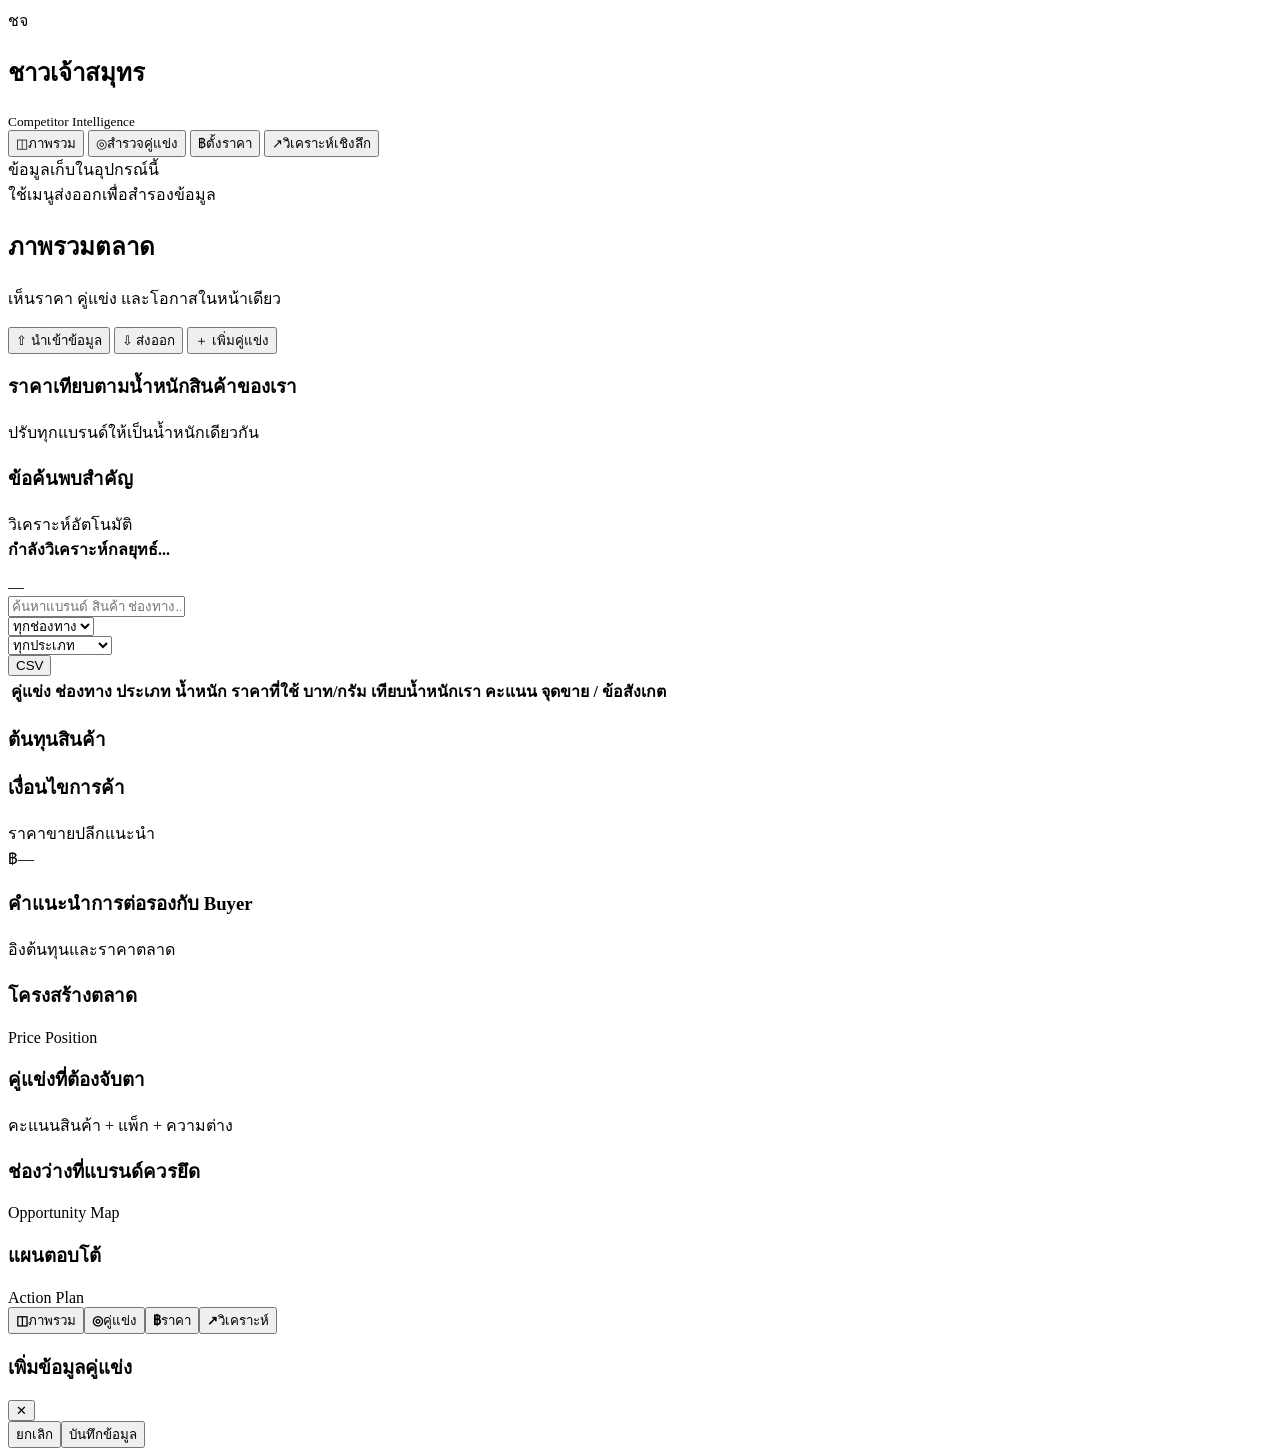
==== index.html @ 779af8fb "Create competitor intelligence web app" ====
<!doctype html>
<html lang="th">
<head>
  <meta charset="utf-8" />
  <meta name="viewport" content="width=device-width, initial-scale=1, viewport-fit=cover" />
  <meta name="theme-color" content="#071c2c" />
  <meta name="description" content="ระบบสำรวจคู่แข่ง วิเคราะห์ตลาด และตั้งราคาสำหรับชาวเจ้าสมุทร" />
  <title>ชาวเจ้าสมุทร — Competitor Intelligence</title>
  <link rel="preconnect" href="https://fonts.googleapis.com">
  <link rel="preconnect" href="https://fonts.gstatic.com" crossorigin>
  <link href="https://fonts.googleapis.com/css2?family=Noto+Sans+Thai:wght@400;500;600;700;800&display=swap" rel="stylesheet">
  <link rel="stylesheet" href="styles.css">
</head>
<body>
<div class="app">
  <aside class="sidebar">
    <div class="brand"><div class="brand-mark">ชจ</div><div class="brand-text"><h1>ชาวเจ้าสมุทร</h1><small>Competitor Intelligence</small></div></div>
    <nav id="desktopNav">
      <button class="nav-btn active" data-page="dashboard"><span class="nav-icon">◫</span><span class="nav-label">ภาพรวม</span></button>
      <button class="nav-btn" data-page="competitors"><span class="nav-icon">◎</span><span class="nav-label">สำรวจคู่แข่ง</span></button>
      <button class="nav-btn" data-page="pricing"><span class="nav-icon">฿</span><span class="nav-label">ตั้งราคา</span></button>
      <button class="nav-btn" data-page="analysis"><span class="nav-icon">↗</span><span class="nav-label">วิเคราะห์เชิงลึก</span></button>
    </nav>
    <div class="side-footer">ข้อมูลเก็บในอุปกรณ์นี้<br>ใช้เมนูส่งออกเพื่อสำรองข้อมูล</div>
  </aside>

  <main class="main">
    <header class="topbar">
      <div><h2 id="pageTitle">ภาพรวมตลาด</h2><p id="pageSubtitle">เห็นราคา คู่แข่ง และโอกาสในหน้าเดียว</p></div>
      <div class="top-actions">
        <button class="btn" id="importBtn">⇧ <span class="desktop-label">นำเข้าข้อมูล</span></button>
        <button class="btn" id="exportBtn">⇩ <span class="desktop-label">ส่งออก</span></button>
        <button class="btn primary" id="addBtn">＋ <span class="desktop-label">เพิ่มคู่แข่ง</span></button>
        <input type="file" id="importFile" accept="application/json" hidden>
      </div>
    </header>

    <section class="page active" id="dashboardPage">
      <div class="grid kpis" id="kpiCards"></div>
      <div class="grid two-col">
        <div class="card panel">
          <div class="panel-head"><div><h3>ราคาเทียบตามน้ำหนักสินค้าของเรา</h3><span>ปรับทุกแบรนด์ให้เป็นน้ำหนักเดียวกัน</span></div><span id="chartWeight"></span></div>
          <div class="chart" id="priceChart"></div>
        </div>
        <div class="card panel"><div class="panel-head"><h3>ข้อค้นพบสำคัญ</h3><span>วิเคราะห์อัตโนมัติ</span></div><div class="insights" id="insightList"></div></div>
      </div>
      <div class="strategy-banner"><div><b id="strategyTitle">กำลังวิเคราะห์กลยุทธ์...</b><p id="strategyText"></p></div><div class="strategy-pill" id="strategyPill">—</div></div>
    </section>

    <section class="page" id="competitorsPage">
      <div class="toolbar">
        <div class="field search"><input id="searchInput" placeholder="ค้นหาแบรนด์ สินค้า ช่องทาง..." /></div>
        <div class="field"><select id="channelFilter"><option value="">ทุกช่องทาง</option></select></div>
        <div class="field"><select id="typeFilter"><option value="">ทุกประเภท</option><option>คู่แข่งตรง</option><option>หมวดเดียวกัน</option><option>คู่แข่งทางอ้อม</option></select></div>
        <button class="btn" id="csvBtn">CSV</button>
      </div>
      <div class="table-wrap"><table><thead><tr><th>คู่แข่ง</th><th>ช่องทาง</th><th>ประเภท</th><th>น้ำหนัก</th><th>ราคาที่ใช้</th><th>บาท/กรัม</th><th>เทียบน้ำหนักเรา</th><th>คะแนน</th><th>จุดขาย / ข้อสังเกต</th><th></th></tr></thead><tbody id="competitorTable"></tbody></table></div>
      <div class="competitor-cards" id="competitorCards"></div>
    </section>

    <section class="page" id="pricingPage">
      <div class="grid pricing-layout">
        <div class="card form-card">
          <h3 class="section-title">ต้นทุนสินค้า</h3>
          <div class="form-grid" id="pricingForm"></div>
          <div class="divider"></div>
          <h3 class="section-title">เงื่อนไขการค้า</h3>
          <div class="form-grid" id="tradeForm"></div>
        </div>
        <div>
          <div class="result-hero"><div class="result-label">ราคาขายปลีกแนะนำ</div><div class="result-price" id="recommendedPrice">฿—</div><div class="result-sub" id="resultSub"></div></div>
          <div class="grid scenario-grid" id="scenarioGrid"></div>
          <div class="card panel" style="margin-top:15px"><div class="panel-head"><h3>คำแนะนำการต่อรองกับ Buyer</h3><span>อิงต้นทุนและราคาตลาด</span></div><div class="insights" id="pricingAdvice"></div></div>
        </div>
      </div>
    </section>

    <section class="page" id="analysisPage">
      <div class="grid analysis-grid">
        <div class="card panel"><div class="panel-head"><h3>โครงสร้างตลาด</h3><span>Price Position</span></div><div class="matrix" id="marketMatrix"></div></div>
        <div class="card panel"><div class="panel-head"><h3>คู่แข่งที่ต้องจับตา</h3><span>คะแนนสินค้า + แพ็ก + ความต่าง</span></div><div class="competitor-list" id="rankList"></div></div>
        <div class="card panel"><div class="panel-head"><h3>ช่องว่างที่แบรนด์ควรยึด</h3><span>Opportunity Map</span></div><div class="insights" id="opportunityList"></div></div>
        <div class="card panel"><div class="panel-head"><h3>แผนตอบโต้</h3><span>Action Plan</span></div><div class="insights" id="actionList"></div></div>
      </div>
    </section>
  </main>
</div>

<div class="mobile-nav" id="mobileNav">
  <button class="active" data-page="dashboard"><b>◫</b>ภาพรวม</button><button data-page="competitors"><b>◎</b>คู่แข่ง</button><button data-page="pricing"><b>฿</b>ราคา</button><button data-page="analysis"><b>↗</b>วิเคราะห์</button>
</div>

<div class="modal-backdrop" id="modalBackdrop">
  <div class="modal">
    <div class="modal-head"><h3 id="modalTitle">เพิ่มข้อมูลคู่แข่ง</h3><button class="btn sm" id="closeModal">✕</button></div>
    <form id="competitorForm">
      <div class="modal-body"><div class="form-grid" id="competitorFormFields"></div></div>
      <div class="modal-foot"><button type="button" class="btn" id="cancelModal">ยกเลิก</button><button type="submit" class="btn primary">บันทึกข้อมูล</button></div>
    </form>
  </div>
</div>
<div class="toast" id="toast"></div>

<script src="app.js"></script>
</body>
</html>
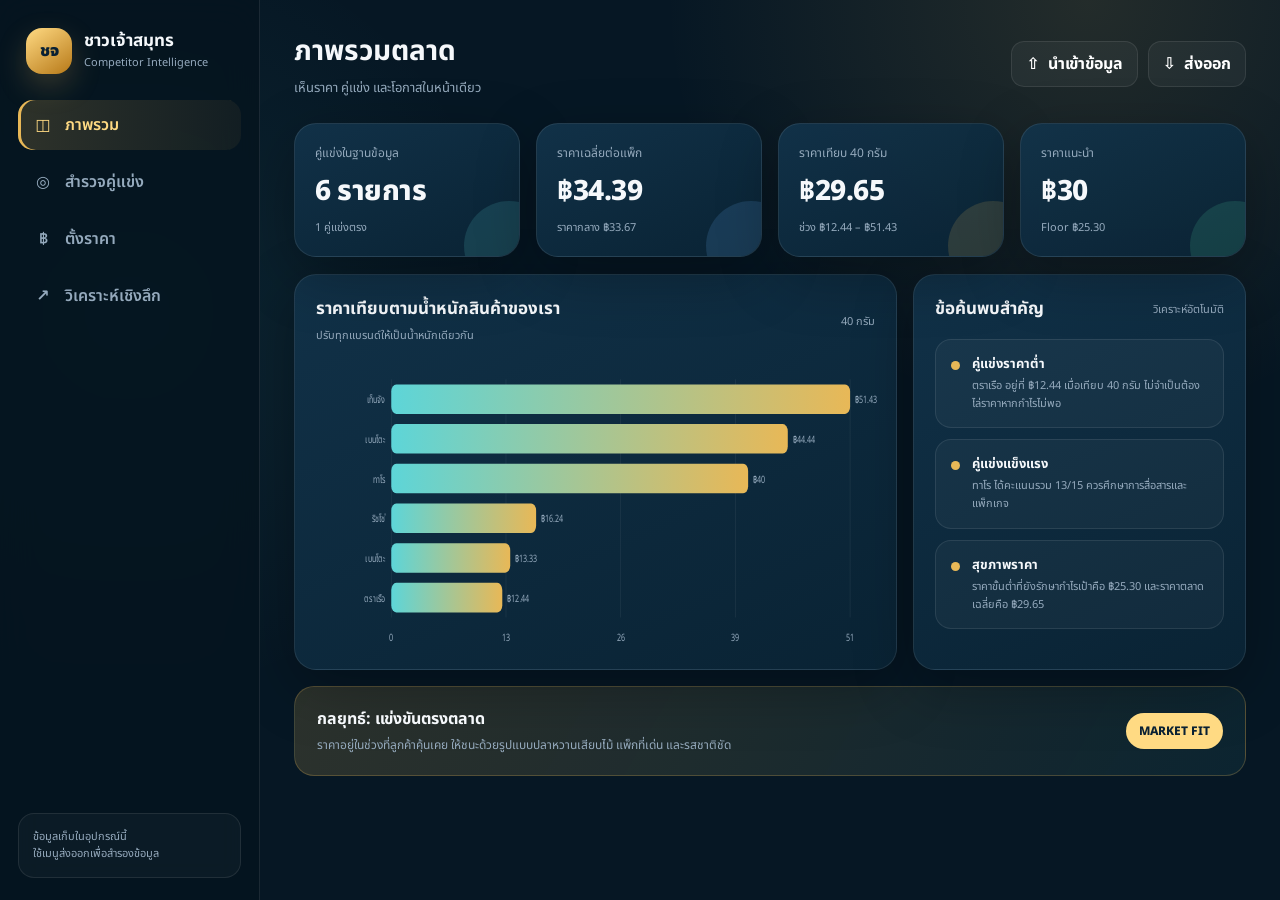
==== commit 5c242d87: "Load modular web app scripts" ====
--- a/index.html
+++ b/index.html
@@ -101,6 +101,8 @@
 </div>
 <div class="toast" id="toast"></div>
 
-<script src="app.js"></script>
+<script src="app-part1.js"></script>
+<script src="app-part2.js"></script>
+<script src="app-part3.js"></script>
 </body>
 </html>
--- a/styles.css
+++ b/styles.css
@@ -0,0 +1,39 @@
+:root{
+      --bg:#061724;--bg2:#0b2435;--panel:#0e2a3d;--panel2:#12334a;--line:rgba(255,255,255,.09);
+      --text:#f5f8fb;--muted:#95aabd;--gold:#e8b857;--gold2:#ffda83;--cyan:#5dd5d8;
+      --green:#55d69e;--red:#ff7c86;--amber:#ffbd66;--blue:#6eb5ff;--shadow:0 18px 60px rgba(0,0,0,.28);
+      --radius:22px;
+    }
+    *{box-sizing:border-box} html{scroll-behavior:smooth} body{margin:0;background:
+      radial-gradient(circle at 85% 0%,rgba(232,184,87,.13),transparent 30%),
+      radial-gradient(circle at 10% 35%,rgba(93,213,216,.08),transparent 30%),var(--bg);
+      color:var(--text);font-family:"Noto Sans Thai",system-ui,sans-serif;min-height:100vh}
+    button,input,select,textarea{font:inherit} button{cursor:pointer}
+    .app{display:grid;grid-template-columns:260px minmax(0,1fr);min-height:100vh}
+    .sidebar{position:sticky;top:0;height:100vh;padding:28px 18px;border-right:1px solid var(--line);background:rgba(5,20,31,.86);backdrop-filter:blur(18px);z-index:20}
+    .brand{display:flex;align-items:center;gap:12px;padding:0 8px 26px}
+    .brand-mark{width:46px;height:46px;border-radius:16px;background:linear-gradient(145deg,var(--gold2),#b77918);display:grid;place-items:center;color:#092033;font-weight:900;box-shadow:0 12px 30px rgba(232,184,87,.22)}
+    .brand h1{font-size:17px;margin:0;line-height:1.2}.brand small{display:block;color:var(--muted);font-size:11px;margin-top:3px}
+    nav{display:flex;flex-direction:column;gap:7px}.nav-btn{border:0;background:transparent;color:var(--muted);padding:13px 14px;border-radius:15px;text-align:left;display:flex;gap:11px;align-items:center;font-weight:600;transition:.2s}
+    .nav-btn:hover{background:rgba(255,255,255,.05);color:white}.nav-btn.active{background:linear-gradient(90deg,rgba(232,184,87,.18),rgba(232,184,87,.06));color:var(--gold2);box-shadow:inset 3px 0 0 var(--gold)}
+    .nav-icon{width:22px;text-align:center}.side-footer{position:absolute;bottom:22px;left:18px;right:18px;border:1px solid var(--line);background:rgba(255,255,255,.03);padding:14px;border-radius:16px;color:var(--muted);font-size:11px;line-height:1.6}
+    .main{min-width:0;padding:30px 34px 80px}.topbar{display:flex;justify-content:space-between;align-items:center;margin-bottom:25px;gap:16px}.topbar h2{font-size:28px;margin:0}.topbar p{margin:5px 0 0;color:var(--muted);font-size:13px}
+    .top-actions{display:flex;gap:10px;flex-wrap:wrap}.btn{border:1px solid var(--line);background:rgba(255,255,255,.045);color:white;border-radius:13px;padding:10px 14px;font-weight:700;display:inline-flex;align-items:center;justify-content:center;gap:8px;transition:.18s}
+    .btn:hover{transform:translateY(-1px);border-color:rgba(255,255,255,.2)}.btn.primary{background:linear-gradient(135deg,var(--gold2),#c68425);border-color:transparent;color:#092033}.btn.danger{color:#ffb4ba}.btn.sm{padding:7px 10px;font-size:12px;border-radius:10px}
+    .page{display:none}.page.active{display:block;animation:fade .25s ease}@keyframes fade{from{opacity:.3;transform:translateY(4px)}to{opacity:1;transform:none}}
+    .grid{display:grid;gap:16px}.kpis{grid-template-columns:repeat(4,minmax(0,1fr));margin-bottom:17px}.card{background:linear-gradient(155deg,rgba(18,51,74,.94),rgba(10,36,53,.94));border:1px solid var(--line);border-radius:var(--radius);box-shadow:var(--shadow)}
+    .kpi{padding:20px;position:relative;overflow:hidden}.kpi:after{content:"";position:absolute;width:90px;height:90px;border-radius:50%;right:-35px;bottom:-35px;background:var(--accent,rgba(232,184,87,.14))}.kpi-label{color:var(--muted);font-size:12px}.kpi-value{font-size:28px;font-weight:800;margin-top:8px;letter-spacing:-.5px}.kpi-note{font-size:11px;color:var(--muted);margin-top:6px}.up{color:var(--green)}.down{color:var(--red)}
+    .two-col{grid-template-columns:minmax(0,1.45fr) minmax(300px,.8fr)}.panel{padding:21px}.panel-head{display:flex;justify-content:space-between;align-items:center;gap:12px;margin-bottom:17px}.panel-head h3{margin:0;font-size:17px}.panel-head span{color:var(--muted);font-size:11px}
+    .chart{height:285px;position:relative}.chart svg{width:100%;height:100%;overflow:visible}.chart-grid{stroke:rgba(255,255,255,.08);stroke-width:1}.chart-label{fill:var(--muted);font-size:10px}.bar{fill:url(#barGradient);rx:7}.bar:hover{filter:brightness(1.18)}
+    .insights{display:grid;gap:11px}.insight{padding:14px 15px;border-radius:16px;background:rgba(255,255,255,.035);border:1px solid var(--line);display:flex;gap:12px;align-items:flex-start}.insight-dot{width:9px;height:9px;border-radius:50%;background:var(--gold);margin-top:7px;flex:0 0 auto}.insight strong{display:block;font-size:13px}.insight p{font-size:11px;color:var(--muted);margin:3px 0 0;line-height:1.65}
+    .strategy-banner{margin-top:16px;padding:20px 22px;background:linear-gradient(120deg,rgba(232,184,87,.17),rgba(93,213,216,.07));border:1px solid rgba(232,184,87,.24);border-radius:20px;display:flex;align-items:center;justify-content:space-between;gap:20px}.strategy-banner b{font-size:16px}.strategy-banner p{color:var(--muted);font-size:12px;margin:5px 0 0;line-height:1.6}.strategy-pill{white-space:nowrap;background:var(--gold2);color:#092033;padding:9px 13px;border-radius:999px;font-size:12px;font-weight:800}
+    .toolbar{display:flex;gap:10px;align-items:center;margin-bottom:14px;flex-wrap:wrap}.field{position:relative}.field input,.field select,.field textarea,.input{width:100%;background:#081f2f;border:1px solid var(--line);color:white;border-radius:13px;padding:11px 12px;outline:none;transition:.2s}.field input:focus,.field select:focus,.field textarea:focus,.input:focus{border-color:rgba(232,184,87,.65);box-shadow:0 0 0 3px rgba(232,184,87,.1)} select option{background:#0a2233}.search{min-width:240px;flex:1}.table-wrap{overflow:auto;border-radius:18px;border:1px solid var(--line)}table{width:100%;border-collapse:collapse;min-width:1050px;background:rgba(7,28,43,.62)}th{position:sticky;top:0;background:#12334a;color:#bcd0df;font-size:11px;text-align:left;padding:12px;white-space:nowrap}td{padding:12px;border-top:1px solid var(--line);font-size:12px;vertical-align:top}tr:hover td{background:rgba(255,255,255,.025)}.brand-name{font-weight:800}.muted{color:var(--muted)}.price{font-weight:800;color:var(--gold2)}.score{display:inline-flex;gap:3px}.score i{width:7px;height:7px;border-radius:50%;background:rgba(255,255,255,.12)}.score i.on{background:var(--gold)}.tag{display:inline-block;padding:5px 8px;border-radius:999px;font-size:10px;font-weight:700;background:rgba(110,181,255,.12);color:#9ed1ff}.tag.direct{background:rgba(85,214,158,.12);color:#8ff0bf}.tag.indirect{background:rgba(255,189,102,.12);color:#ffd18f}.tag.premium{background:rgba(232,184,87,.15);color:var(--gold2)}.tag.value{background:rgba(85,214,158,.12);color:#8ff0bf}
+    .empty{padding:50px;text-align:center;color:var(--muted)}
+    .pricing-layout{grid-template-columns:minmax(330px,.85fr) minmax(0,1.15fr)}.form-card{padding:21px}.section-title{font-size:14px;font-weight:800;margin:0 0 14px;color:var(--gold2)}.form-grid{display:grid;grid-template-columns:1fr 1fr;gap:12px}.form-group label{display:block;color:var(--muted);font-size:11px;margin:0 0 6px}.suffix{position:relative}.suffix span{position:absolute;right:12px;top:50%;transform:translateY(-50%);color:var(--muted);font-size:11px;pointer-events:none}.suffix input{padding-right:48px}.divider{height:1px;background:var(--line);margin:19px 0}.result-hero{padding:26px;background:linear-gradient(140deg,rgba(232,184,87,.18),rgba(8,31,47,.75));border:1px solid rgba(232,184,87,.28);border-radius:22px;margin-bottom:15px}.result-label{color:var(--muted);font-size:12px}.result-price{font-size:52px;font-weight:900;color:var(--gold2);line-height:1.1;margin:7px 0}.result-sub{display:flex;gap:16px;flex-wrap:wrap;color:var(--muted);font-size:11px}.result-sub b{color:white}.scenario-grid{grid-template-columns:repeat(3,1fr)}.scenario{padding:18px}.scenario .name{font-size:12px;color:var(--muted)}.scenario .big{font-size:27px;font-weight:900;margin:7px 0}.scenario dl{display:grid;grid-template-columns:1fr auto;gap:7px;margin:12px 0 0;font-size:11px}.scenario dt{color:var(--muted)}.scenario dd{margin:0;font-weight:700}.scenario.recommended{outline:2px solid rgba(232,184,87,.55);position:relative}.scenario.recommended:before{content:"แนะนำ";position:absolute;top:-10px;right:15px;background:var(--gold2);color:#092033;padding:4px 9px;border-radius:999px;font-size:9px;font-weight:900}
+    .analysis-grid{grid-template-columns:1fr 1fr}.matrix{display:grid;grid-template-columns:repeat(2,1fr);gap:12px}.matrix-card{padding:17px}.matrix-card .num{font-size:24px;font-weight:900}.matrix-card .lbl{font-size:11px;color:var(--muted)}.competitor-list{display:grid;gap:9px}.competitor-row{display:grid;grid-template-columns:minmax(120px,1fr) 80px 80px;gap:12px;align-items:center;padding:11px 0;border-bottom:1px solid var(--line);font-size:12px}.meter{height:7px;border-radius:999px;background:rgba(255,255,255,.08);overflow:hidden}.meter span{display:block;height:100%;border-radius:inherit;background:linear-gradient(90deg,var(--cyan),var(--gold))}
+    .modal-backdrop{position:fixed;inset:0;background:rgba(1,9,14,.76);backdrop-filter:blur(6px);display:none;align-items:center;justify-content:center;padding:20px;z-index:100}.modal-backdrop.open{display:flex}.modal{width:min(860px,100%);max-height:92vh;overflow:auto;background:#0b2638;border:1px solid var(--line);border-radius:24px;box-shadow:0 30px 100px rgba(0,0,0,.5)}.modal-head{position:sticky;top:0;z-index:3;background:#0b2638;border-bottom:1px solid var(--line);display:flex;justify-content:space-between;align-items:center;padding:19px 22px}.modal-head h3{margin:0}.modal-body{padding:22px}.modal-foot{position:sticky;bottom:0;background:#0b2638;border-top:1px solid var(--line);padding:15px 22px;display:flex;justify-content:flex-end;gap:10px}.modal .form-grid{grid-template-columns:repeat(3,1fr)}.modal .wide{grid-column:span 2}.modal .full{grid-column:1/-1}.modal textarea{min-height:90px;resize:vertical}
+    .toast{position:fixed;right:24px;bottom:24px;background:#15394f;border:1px solid var(--line);padding:13px 16px;border-radius:14px;box-shadow:var(--shadow);transform:translateY(80px);opacity:0;transition:.25s;z-index:200;font-size:12px}.toast.show{transform:none;opacity:1}
+    .mobile-nav{display:none}.mobile-only{display:none}
+    @media(max-width:1050px){.app{grid-template-columns:82px minmax(0,1fr)}.sidebar{padding:24px 12px}.brand{justify-content:center;padding:0 0 25px}.brand-text,.nav-label,.side-footer{display:none}.nav-btn{justify-content:center;padding:13px}.main{padding:25px 23px 80px}.kpis{grid-template-columns:repeat(2,1fr)}.two-col,.pricing-layout{grid-template-columns:1fr}}
+    @media(max-width:720px){body{padding-bottom:75px}.app{display:block}.sidebar{display:none}.main{padding:20px 14px 45px}.topbar{align-items:flex-start}.topbar h2{font-size:23px}.top-actions .desktop-label{display:none}.kpis{grid-template-columns:1fr 1fr;gap:10px}.kpi{padding:15px}.kpi-value{font-size:22px}.two-col,.analysis-grid{grid-template-columns:1fr}.panel{padding:16px}.scenario-grid{grid-template-columns:1fr}.form-grid,.modal .form-grid{grid-template-columns:1fr}.modal .wide{grid-column:auto}.mobile-nav{display:grid;grid-template-columns:repeat(4,1fr);position:fixed;left:10px;right:10px;bottom:10px;background:rgba(8,31,47,.94);border:1px solid var(--line);border-radius:19px;padding:7px;backdrop-filter:blur(18px);z-index:50;box-shadow:0 20px 50px rgba(0,0,0,.45)}.mobile-nav button{border:0;background:transparent;color:var(--muted);padding:8px 4px;border-radius:12px;font-size:10px}.mobile-nav button.active{background:rgba(232,184,87,.15);color:var(--gold2)}.mobile-nav b{display:block;font-size:16px;margin-bottom:2px}.strategy-banner{align-items:flex-start;flex-direction:column}.table-wrap{display:none}.competitor-cards{display:grid!important;gap:10px}.mobile-card{padding:15px}.mobile-card-head{display:flex;justify-content:space-between;gap:10px}.mobile-card h4{margin:0;font-size:14px}.mobile-card .meta{font-size:11px;color:var(--muted);margin-top:3px}.mobile-card .stats{display:grid;grid-template-columns:repeat(3,1fr);gap:8px;margin:13px 0}.mini-stat{background:rgba(255,255,255,.035);border-radius:11px;padding:9px}.mini-stat span{display:block;color:var(--muted);font-size:9px}.mini-stat b{font-size:12px}.mobile-card .actions{display:flex;justify-content:flex-end;gap:7px}.chart{height:240px}.result-price{font-size:43px}.modal{max-height:96vh}.modal-body{padding:16px}.modal-head,.modal-foot{padding:14px 16px}.search{min-width:100%}}
+    .competitor-cards{display:none}
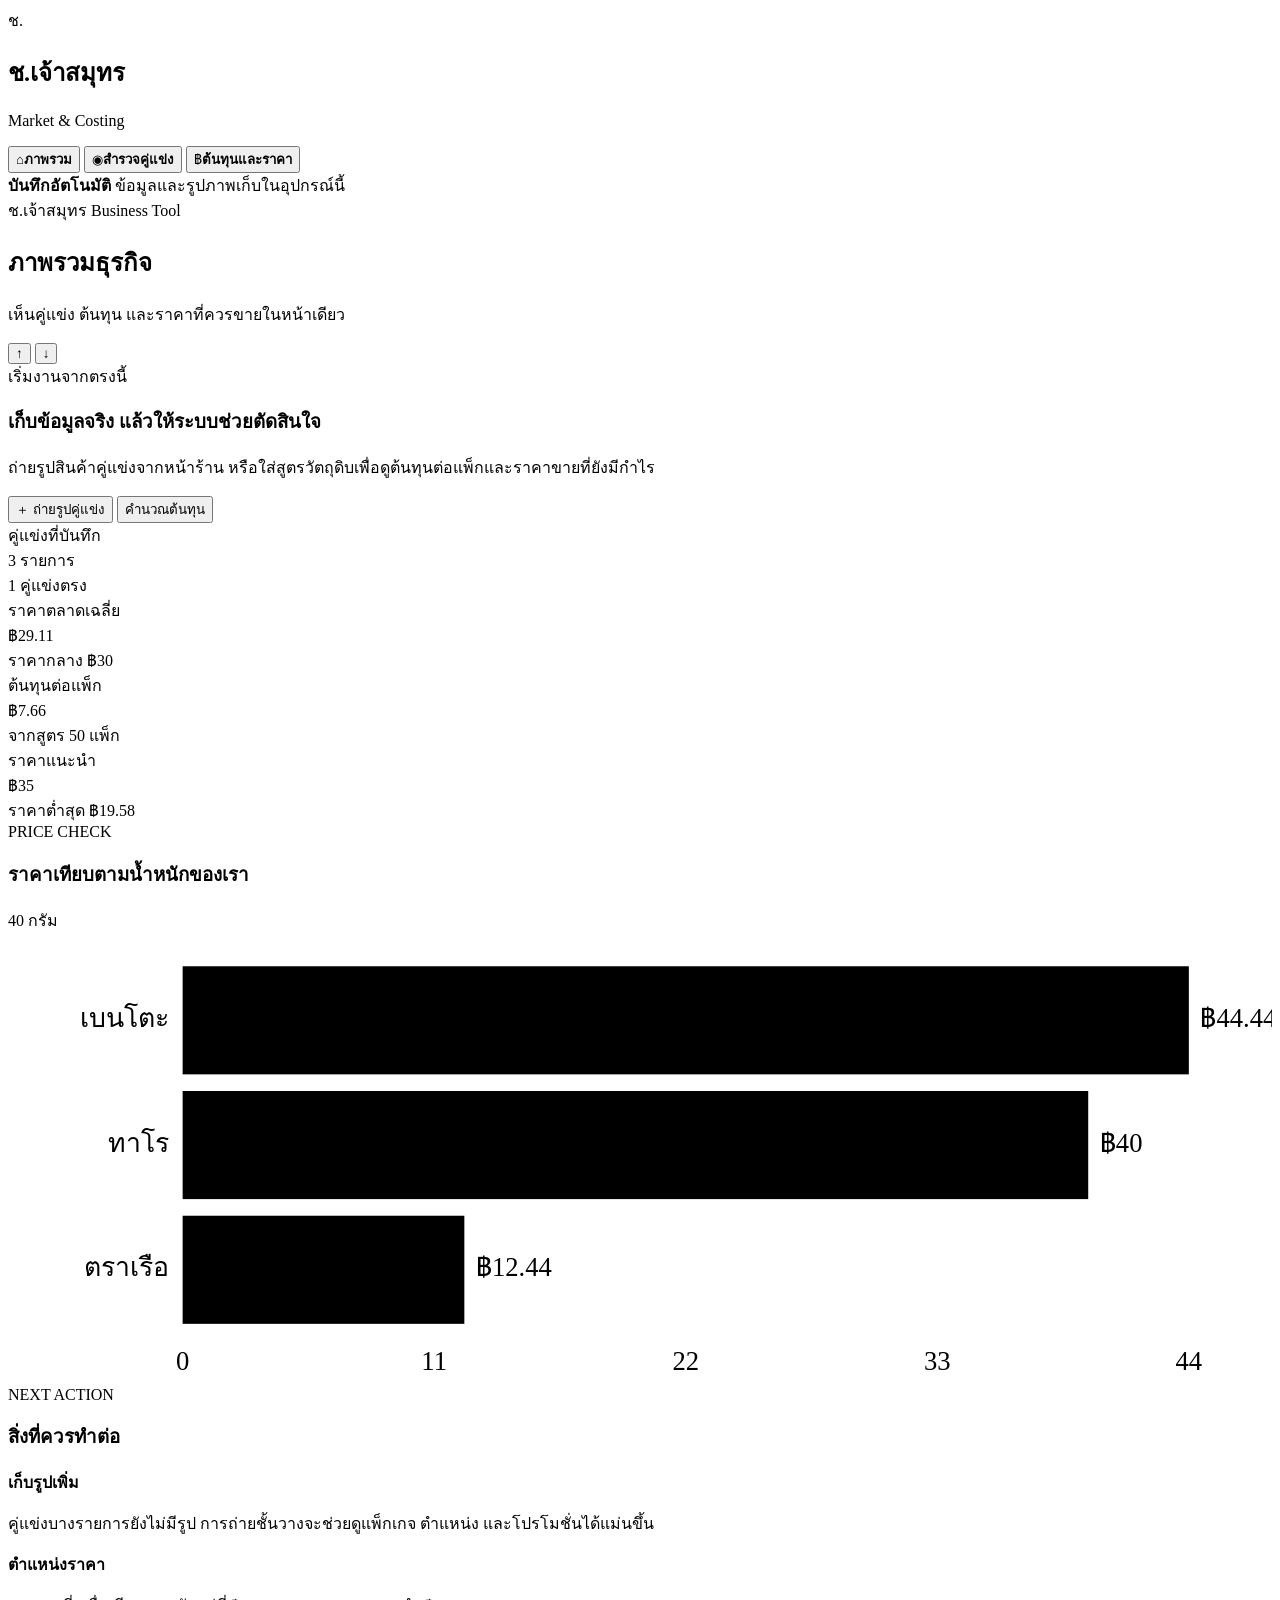
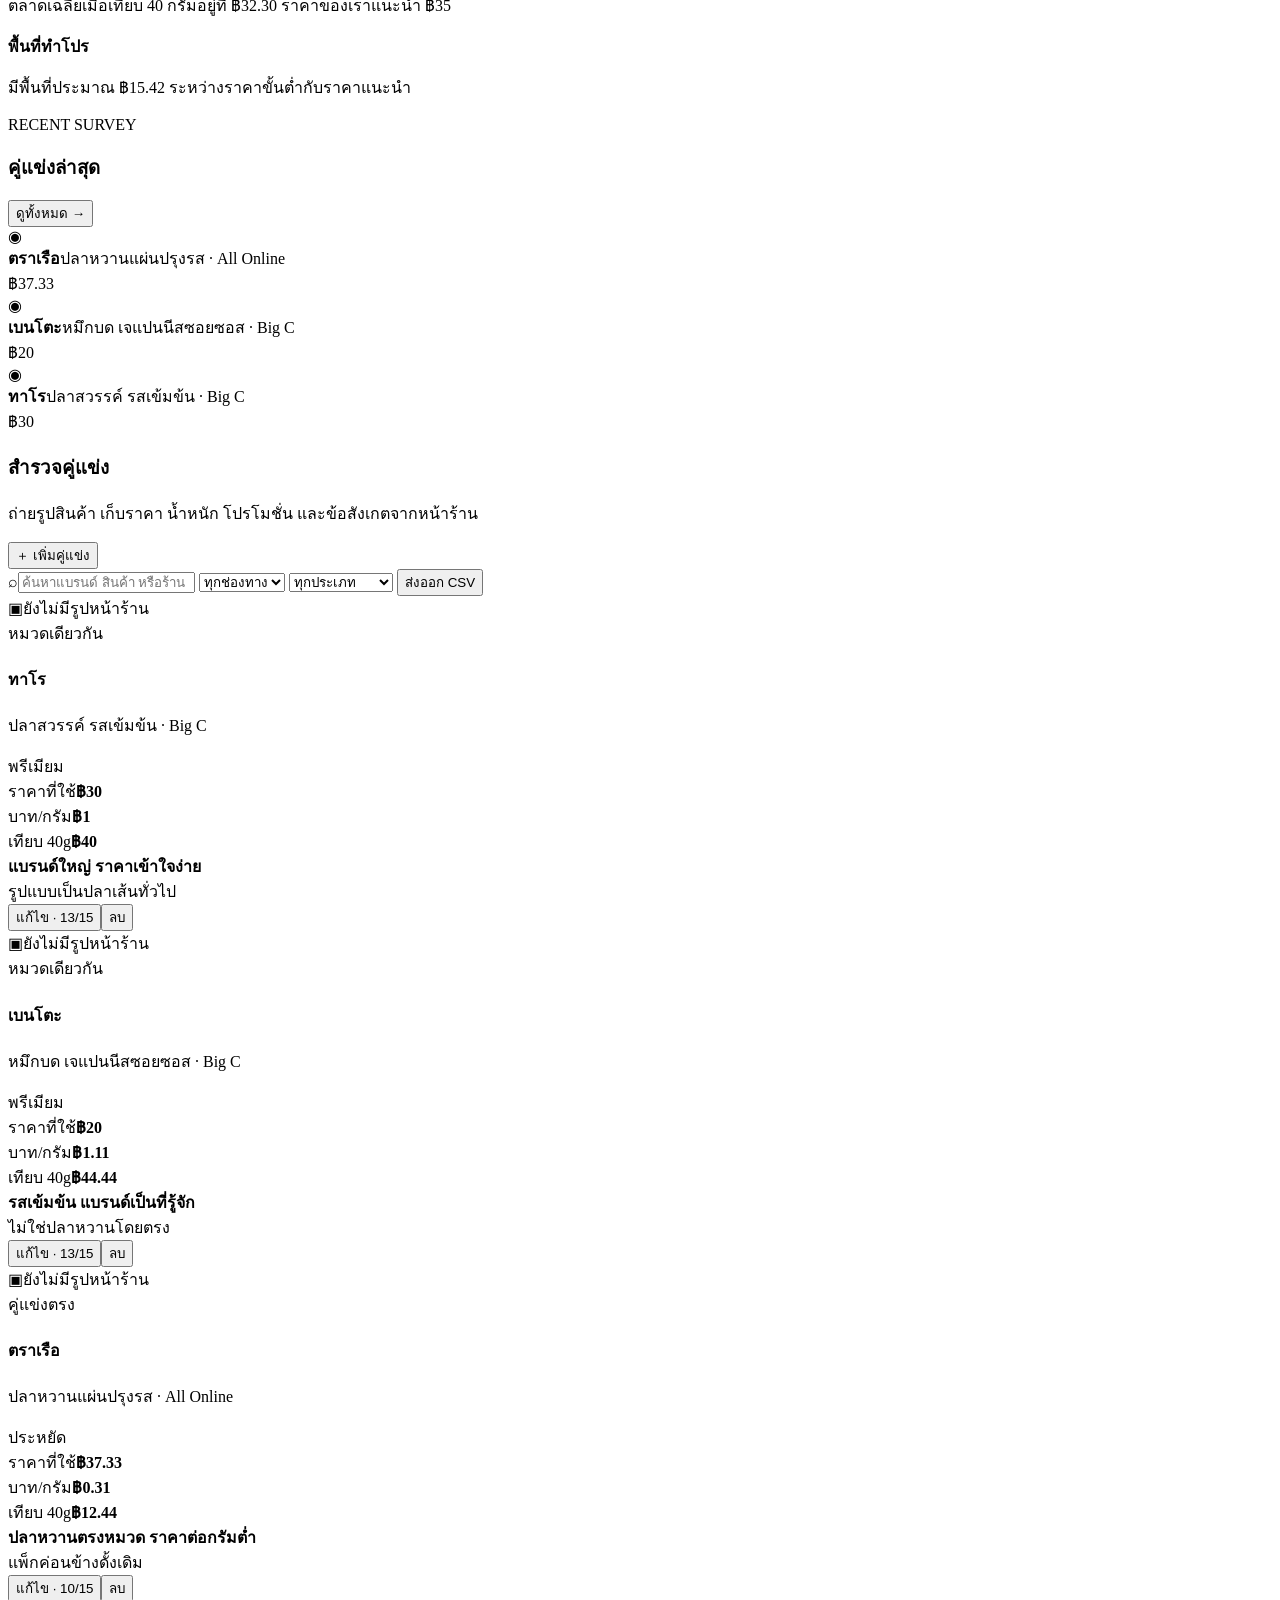
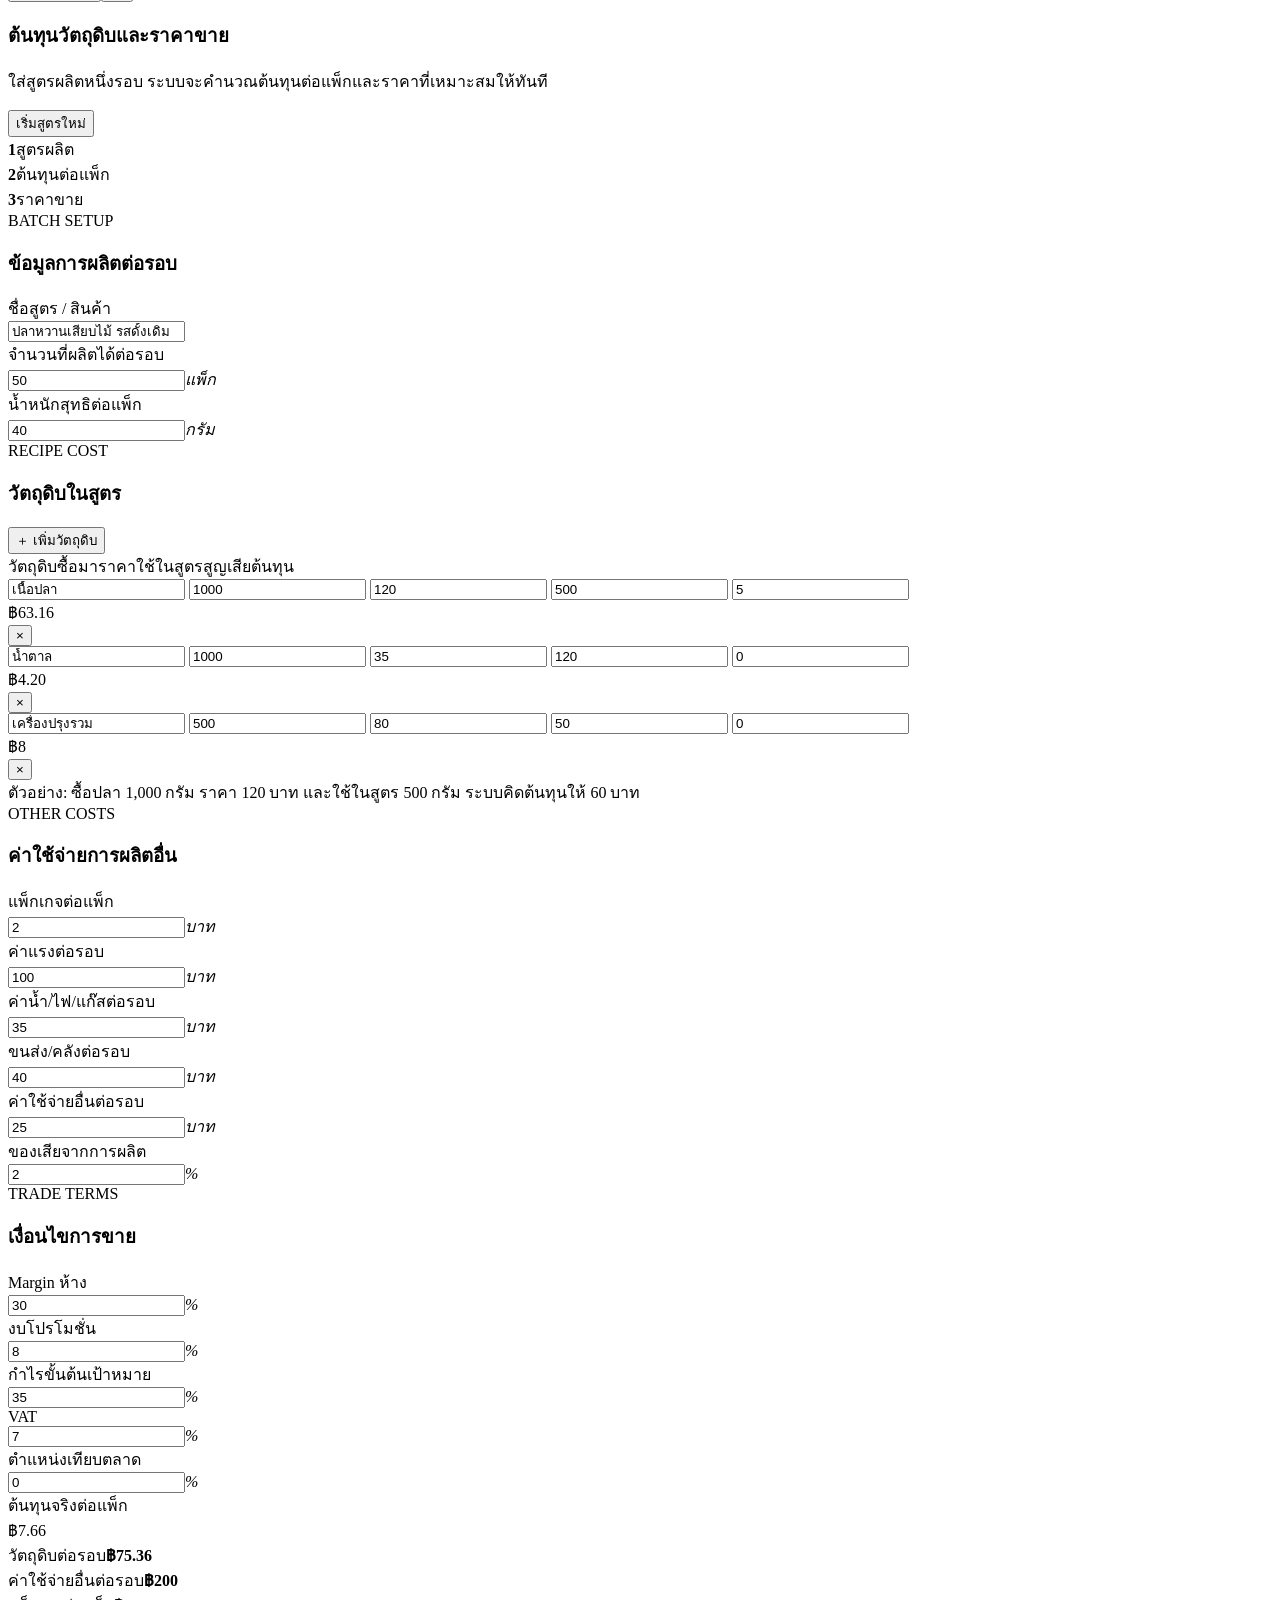
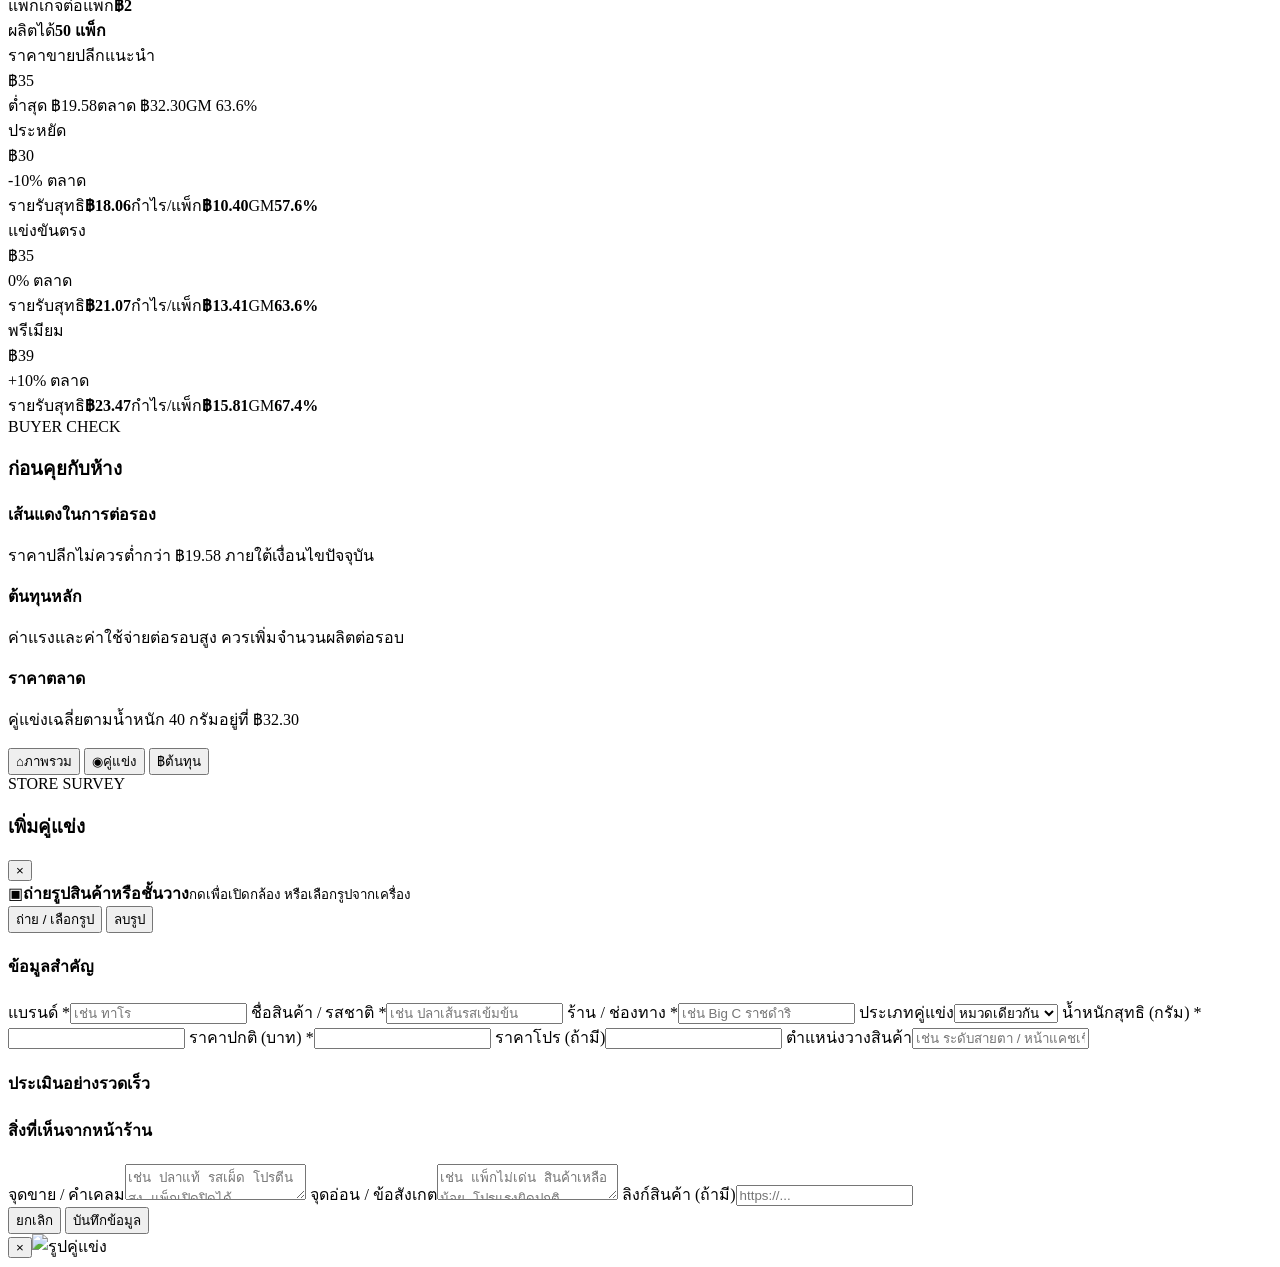
==== commit d4b3f266: "Redesign app for ช.เจ้าสมุทร with costing and photo survey" ====
--- a/index.html
+++ b/index.html
@@ -1,108 +1,232 @@
 <!doctype html>
 <html lang="th">
 <head>
-  <meta charset="utf-8" />
-  <meta name="viewport" content="width=device-width, initial-scale=1, viewport-fit=cover" />
-  <meta name="theme-color" content="#071c2c" />
-  <meta name="description" content="ระบบสำรวจคู่แข่ง วิเคราะห์ตลาด และตั้งราคาสำหรับชาวเจ้าสมุทร" />
-  <title>ชาวเจ้าสมุทร — Competitor Intelligence</title>
+  <meta charset="utf-8">
+  <meta name="viewport" content="width=device-width, initial-scale=1, viewport-fit=cover">
+  <meta name="theme-color" content="#f6f4ef">
+  <meta name="description" content="ระบบสำรวจคู่แข่ง คำนวณต้นทุนวัตถุดิบ และตั้งราคาสำหรับ ช.เจ้าสมุทร">
+  <title>ช.เจ้าสมุทร — Market & Costing</title>
   <link rel="preconnect" href="https://fonts.googleapis.com">
   <link rel="preconnect" href="https://fonts.gstatic.com" crossorigin>
   <link href="https://fonts.googleapis.com/css2?family=Noto+Sans+Thai:wght@400;500;600;700;800&display=swap" rel="stylesheet">
-  <link rel="stylesheet" href="styles.css">
+  <link rel="stylesheet" href="styles-v2.css">
 </head>
 <body>
-<div class="app">
+<div class="app-shell">
   <aside class="sidebar">
-    <div class="brand"><div class="brand-mark">ชจ</div><div class="brand-text"><h1>ชาวเจ้าสมุทร</h1><small>Competitor Intelligence</small></div></div>
-    <nav id="desktopNav">
-      <button class="nav-btn active" data-page="dashboard"><span class="nav-icon">◫</span><span class="nav-label">ภาพรวม</span></button>
-      <button class="nav-btn" data-page="competitors"><span class="nav-icon">◎</span><span class="nav-label">สำรวจคู่แข่ง</span></button>
-      <button class="nav-btn" data-page="pricing"><span class="nav-icon">฿</span><span class="nav-label">ตั้งราคา</span></button>
-      <button class="nav-btn" data-page="analysis"><span class="nav-icon">↗</span><span class="nav-label">วิเคราะห์เชิงลึก</span></button>
+    <div class="brand">
+      <div class="brand-mark">ช.</div>
+      <div><h1>ช.เจ้าสมุทร</h1><p>Market & Costing</p></div>
+    </div>
+    <nav class="nav" id="desktopNav">
+      <button class="nav-item active" data-page="dashboard"><span>⌂</span><b>ภาพรวม</b></button>
+      <button class="nav-item" data-page="competitors"><span>◉</span><b>สำรวจคู่แข่ง</b></button>
+      <button class="nav-item" data-page="costing"><span>฿</span><b>ต้นทุนและราคา</b></button>
     </nav>
-    <div class="side-footer">ข้อมูลเก็บในอุปกรณ์นี้<br>ใช้เมนูส่งออกเพื่อสำรองข้อมูล</div>
+    <div class="sidebar-note">
+      <b>บันทึกอัตโนมัติ</b>
+      <span>ข้อมูลและรูปภาพเก็บในอุปกรณ์นี้</span>
+    </div>
   </aside>
 
   <main class="main">
     <header class="topbar">
-      <div><h2 id="pageTitle">ภาพรวมตลาด</h2><p id="pageSubtitle">เห็นราคา คู่แข่ง และโอกาสในหน้าเดียว</p></div>
-      <div class="top-actions">
-        <button class="btn" id="importBtn">⇧ <span class="desktop-label">นำเข้าข้อมูล</span></button>
-        <button class="btn" id="exportBtn">⇩ <span class="desktop-label">ส่งออก</span></button>
-        <button class="btn primary" id="addBtn">＋ <span class="desktop-label">เพิ่มคู่แข่ง</span></button>
+      <div>
+        <div class="eyebrow">ช.เจ้าสมุทร Business Tool</div>
+        <h2 id="pageTitle">ภาพรวมธุรกิจ</h2>
+        <p id="pageSubtitle">เห็นคู่แข่ง ต้นทุน และราคาที่ควรขายในหน้าเดียว</p>
+      </div>
+      <div class="data-actions">
+        <button class="icon-btn" id="importBtn" title="นำเข้าข้อมูล">↑</button>
+        <button class="icon-btn" id="exportBtn" title="สำรองข้อมูล">↓</button>
         <input type="file" id="importFile" accept="application/json" hidden>
       </div>
     </header>
 
     <section class="page active" id="dashboardPage">
-      <div class="grid kpis" id="kpiCards"></div>
-      <div class="grid two-col">
-        <div class="card panel">
-          <div class="panel-head"><div><h3>ราคาเทียบตามน้ำหนักสินค้าของเรา</h3><span>ปรับทุกแบรนด์ให้เป็นน้ำหนักเดียวกัน</span></div><span id="chartWeight"></span></div>
-          <div class="chart" id="priceChart"></div>
-        </div>
-        <div class="card panel"><div class="panel-head"><h3>ข้อค้นพบสำคัญ</h3><span>วิเคราะห์อัตโนมัติ</span></div><div class="insights" id="insightList"></div></div>
-      </div>
-      <div class="strategy-banner"><div><b id="strategyTitle">กำลังวิเคราะห์กลยุทธ์...</b><p id="strategyText"></p></div><div class="strategy-pill" id="strategyPill">—</div></div>
+      <div class="hero-card">
+        <div>
+          <span class="hero-badge">เริ่มงานจากตรงนี้</span>
+          <h3>เก็บข้อมูลจริง แล้วให้ระบบช่วยตัดสินใจ</h3>
+          <p>ถ่ายรูปสินค้าคู่แข่งจากหน้าร้าน หรือใส่สูตรวัตถุดิบเพื่อดูต้นทุนต่อแพ็กและราคาขายที่ยังมีกำไร</p>
+        </div>
+        <div class="hero-actions">
+          <button class="btn primary" id="quickAddCompetitor">＋ ถ่ายรูปคู่แข่ง</button>
+          <button class="btn secondary" data-go="costing">คำนวณต้นทุน</button>
+        </div>
+      </div>
+
+      <div class="kpi-grid" id="kpiCards"></div>
+
+      <div class="dashboard-grid">
+        <article class="panel chart-panel">
+          <div class="panel-head">
+            <div><span class="section-kicker">PRICE CHECK</span><h3>ราคาเทียบตามน้ำหนักของเรา</h3></div>
+            <span class="soft-pill" id="chartWeight">—</span>
+          </div>
+          <div class="price-chart" id="priceChart"></div>
+        </article>
+        <article class="panel">
+          <div class="panel-head">
+            <div><span class="section-kicker">NEXT ACTION</span><h3>สิ่งที่ควรทำต่อ</h3></div>
+          </div>
+          <div class="insight-list" id="dashboardInsights"></div>
+        </article>
+      </div>
+
+      <article class="panel recent-panel">
+        <div class="panel-head">
+          <div><span class="section-kicker">RECENT SURVEY</span><h3>คู่แข่งล่าสุด</h3></div>
+          <button class="text-btn" data-go="competitors">ดูทั้งหมด →</button>
+        </div>
+        <div class="recent-list" id="recentCompetitors"></div>
+      </article>
     </section>
 
     <section class="page" id="competitorsPage">
-      <div class="toolbar">
-        <div class="field search"><input id="searchInput" placeholder="ค้นหาแบรนด์ สินค้า ช่องทาง..." /></div>
-        <div class="field"><select id="channelFilter"><option value="">ทุกช่องทาง</option></select></div>
-        <div class="field"><select id="typeFilter"><option value="">ทุกประเภท</option><option>คู่แข่งตรง</option><option>หมวดเดียวกัน</option><option>คู่แข่งทางอ้อม</option></select></div>
-        <button class="btn" id="csvBtn">CSV</button>
-      </div>
-      <div class="table-wrap"><table><thead><tr><th>คู่แข่ง</th><th>ช่องทาง</th><th>ประเภท</th><th>น้ำหนัก</th><th>ราคาที่ใช้</th><th>บาท/กรัม</th><th>เทียบน้ำหนักเรา</th><th>คะแนน</th><th>จุดขาย / ข้อสังเกต</th><th></th></tr></thead><tbody id="competitorTable"></tbody></table></div>
-      <div class="competitor-cards" id="competitorCards"></div>
+      <div class="section-intro">
+        <div><h3>สำรวจคู่แข่ง</h3><p>ถ่ายรูปสินค้า เก็บราคา น้ำหนัก โปรโมชั่น และข้อสังเกตจากหน้าร้าน</p></div>
+        <button class="btn primary" id="addCompetitorBtn">＋ เพิ่มคู่แข่ง</button>
+      </div>
+
+      <div class="filter-bar">
+        <label class="search-field"><span>⌕</span><input id="searchInput" placeholder="ค้นหาแบรนด์ สินค้า หรือร้าน"></label>
+        <select id="channelFilter"><option value="">ทุกช่องทาง</option></select>
+        <select id="typeFilter"><option value="">ทุกประเภท</option><option>คู่แข่งตรง</option><option>หมวดเดียวกัน</option><option>คู่แข่งทางอ้อม</option></select>
+        <button class="btn ghost" id="csvBtn">ส่งออก CSV</button>
+      </div>
+
+      <div class="competitor-grid" id="competitorGrid"></div>
     </section>
 
-    <section class="page" id="pricingPage">
-      <div class="grid pricing-layout">
-        <div class="card form-card">
-          <h3 class="section-title">ต้นทุนสินค้า</h3>
-          <div class="form-grid" id="pricingForm"></div>
-          <div class="divider"></div>
-          <h3 class="section-title">เงื่อนไขการค้า</h3>
-          <div class="form-grid" id="tradeForm"></div>
-        </div>
-        <div>
-          <div class="result-hero"><div class="result-label">ราคาขายปลีกแนะนำ</div><div class="result-price" id="recommendedPrice">฿—</div><div class="result-sub" id="resultSub"></div></div>
-          <div class="grid scenario-grid" id="scenarioGrid"></div>
-          <div class="card panel" style="margin-top:15px"><div class="panel-head"><h3>คำแนะนำการต่อรองกับ Buyer</h3><span>อิงต้นทุนและราคาตลาด</span></div><div class="insights" id="pricingAdvice"></div></div>
-        </div>
-      </div>
-    </section>
-
-    <section class="page" id="analysisPage">
-      <div class="grid analysis-grid">
-        <div class="card panel"><div class="panel-head"><h3>โครงสร้างตลาด</h3><span>Price Position</span></div><div class="matrix" id="marketMatrix"></div></div>
-        <div class="card panel"><div class="panel-head"><h3>คู่แข่งที่ต้องจับตา</h3><span>คะแนนสินค้า + แพ็ก + ความต่าง</span></div><div class="competitor-list" id="rankList"></div></div>
-        <div class="card panel"><div class="panel-head"><h3>ช่องว่างที่แบรนด์ควรยึด</h3><span>Opportunity Map</span></div><div class="insights" id="opportunityList"></div></div>
-        <div class="card panel"><div class="panel-head"><h3>แผนตอบโต้</h3><span>Action Plan</span></div><div class="insights" id="actionList"></div></div>
+    <section class="page" id="costingPage">
+      <div class="section-intro">
+        <div><h3>ต้นทุนวัตถุดิบและราคาขาย</h3><p>ใส่สูตรผลิตหนึ่งรอบ ระบบจะคำนวณต้นทุนต่อแพ็กและราคาที่เหมาะสมให้ทันที</p></div>
+        <button class="btn ghost" id="resetCostingBtn">เริ่มสูตรใหม่</button>
+      </div>
+
+      <div class="step-strip">
+        <div class="step active"><b>1</b><span>สูตรผลิต</span></div>
+        <div class="step active"><b>2</b><span>ต้นทุนต่อแพ็ก</span></div>
+        <div class="step active"><b>3</b><span>ราคาขาย</span></div>
+      </div>
+
+      <div class="costing-layout">
+        <div class="costing-main">
+          <article class="panel form-panel">
+            <div class="panel-head">
+              <div><span class="section-kicker">BATCH SETUP</span><h3>ข้อมูลการผลิตต่อรอบ</h3></div>
+            </div>
+            <div class="simple-form three" id="batchForm"></div>
+          </article>
+
+          <article class="panel ingredient-panel">
+            <div class="panel-head">
+              <div><span class="section-kicker">RECIPE COST</span><h3>วัตถุดิบในสูตร</h3></div>
+              <button class="btn small" id="addIngredientBtn">＋ เพิ่มวัตถุดิบ</button>
+            </div>
+            <div class="ingredient-head">
+              <span>วัตถุดิบ</span><span>ซื้อมา</span><span>ราคา</span><span>ใช้ในสูตร</span><span>สูญเสีย</span><span>ต้นทุน</span><span></span>
+            </div>
+            <div class="ingredient-list" id="ingredientList"></div>
+            <div class="ingredient-help">ตัวอย่าง: ซื้อปลา 1,000 กรัม ราคา 120 บาท และใช้ในสูตร 500 กรัม ระบบคิดต้นทุนให้ 60 บาท</div>
+          </article>
+
+          <article class="panel form-panel">
+            <div class="panel-head"><div><span class="section-kicker">OTHER COSTS</span><h3>ค่าใช้จ่ายการผลิตอื่น</h3></div></div>
+            <div class="simple-form three" id="otherCostForm"></div>
+          </article>
+
+          <article class="panel form-panel">
+            <div class="panel-head"><div><span class="section-kicker">TRADE TERMS</span><h3>เงื่อนไขการขาย</h3></div></div>
+            <div class="simple-form three" id="tradeForm"></div>
+          </article>
+        </div>
+
+        <aside class="cost-summary">
+          <div class="summary-card sticky-card">
+            <span class="summary-label">ต้นทุนจริงต่อแพ็ก</span>
+            <div class="summary-cost" id="costPerPack">฿—</div>
+            <div class="cost-breakdown" id="costBreakdown"></div>
+            <div class="summary-divider"></div>
+            <span class="summary-label">ราคาขายปลีกแนะนำ</span>
+            <div class="recommended-price" id="recommendedPrice">฿—</div>
+            <div class="price-context" id="priceContext"></div>
+          </div>
+          <div class="scenario-list" id="scenarioList"></div>
+          <div class="panel compact-panel">
+            <div class="panel-head"><div><span class="section-kicker">BUYER CHECK</span><h3>ก่อนคุยกับห้าง</h3></div></div>
+            <div class="insight-list" id="pricingAdvice"></div>
+          </div>
+        </aside>
       </div>
     </section>
   </main>
 </div>
 
-<div class="mobile-nav" id="mobileNav">
-  <button class="active" data-page="dashboard"><b>◫</b>ภาพรวม</button><button data-page="competitors"><b>◎</b>คู่แข่ง</button><button data-page="pricing"><b>฿</b>ราคา</button><button data-page="analysis"><b>↗</b>วิเคราะห์</button>
-</div>
-
-<div class="modal-backdrop" id="modalBackdrop">
-  <div class="modal">
-    <div class="modal-head"><h3 id="modalTitle">เพิ่มข้อมูลคู่แข่ง</h3><button class="btn sm" id="closeModal">✕</button></div>
+<nav class="bottom-nav">
+  <button class="active" data-page="dashboard"><span>⌂</span>ภาพรวม</button>
+  <button data-page="competitors"><span>◉</span>คู่แข่ง</button>
+  <button data-page="costing"><span>฿</span>ต้นทุน</button>
+</nav>
+
+<div class="modal-backdrop" id="competitorModal">
+  <div class="modal competitor-modal">
+    <div class="modal-head">
+      <div><span class="section-kicker">STORE SURVEY</span><h3 id="modalTitle">เพิ่มคู่แข่ง</h3></div>
+      <button class="close-btn" id="closeModal">×</button>
+    </div>
     <form id="competitorForm">
-      <div class="modal-body"><div class="form-grid" id="competitorFormFields"></div></div>
-      <div class="modal-foot"><button type="button" class="btn" id="cancelModal">ยกเลิก</button><button type="submit" class="btn primary">บันทึกข้อมูล</button></div>
+      <div class="modal-body">
+        <div class="photo-uploader" id="photoUploader">
+          <input type="file" id="photoInput" accept="image/*" capture="environment" hidden>
+          <div class="photo-preview" id="photoPreview">
+            <div class="photo-placeholder"><span>▣</span><b>ถ่ายรูปสินค้าหรือชั้นวาง</b><small>กดเพื่อเปิดกล้อง หรือเลือกรูปจากเครื่อง</small></div>
+          </div>
+          <div class="photo-actions">
+            <button type="button" class="btn secondary" id="takePhotoBtn">ถ่าย / เลือกรูป</button>
+            <button type="button" class="btn ghost hidden" id="removePhotoBtn">ลบรูป</button>
+          </div>
+        </div>
+
+        <div class="form-section">
+          <h4>ข้อมูลสำคัญ</h4>
+          <div class="simple-form two">
+            <label><span>แบรนด์ *</span><input name="brand" required placeholder="เช่น ทาโร"></label>
+            <label><span>ชื่อสินค้า / รสชาติ *</span><input name="product" required placeholder="เช่น ปลาเส้นรสเข้มข้น"></label>
+            <label><span>ร้าน / ช่องทาง *</span><input name="channel" required placeholder="เช่น Big C ราชดำริ"></label>
+            <label><span>ประเภทคู่แข่ง</span><select name="type"><option>คู่แข่งตรง</option><option selected>หมวดเดียวกัน</option><option>คู่แข่งทางอ้อม</option></select></label>
+            <label><span>น้ำหนักสุทธิ (กรัม) *</span><input name="weight" type="number" min="0.01" step="0.01" required></label>
+            <label><span>ราคาปกติ (บาท) *</span><input name="normalPrice" type="number" min="0.01" step="0.01" required></label>
+            <label><span>ราคาโปร (ถ้ามี)</span><input name="promoPrice" type="number" min="0" step="0.01"></label>
+            <label><span>ตำแหน่งวางสินค้า</span><input name="shelf" placeholder="เช่น ระดับสายตา / หน้าแคชเชียร์"></label>
+          </div>
+        </div>
+
+        <div class="form-section">
+          <h4>ประเมินอย่างรวดเร็ว</h4>
+          <div class="rating-grid" id="ratingGrid"></div>
+        </div>
+
+        <div class="form-section">
+          <h4>สิ่งที่เห็นจากหน้าร้าน</h4>
+          <div class="simple-form one">
+            <label><span>จุดขาย / คำเคลม</span><textarea name="sellingPoint" placeholder="เช่น ปลาแท้ รสเผ็ด โปรตีนสูง แพ็กเปิดปิดได้"></textarea></label>
+            <label><span>จุดอ่อน / ข้อสังเกต</span><textarea name="note" placeholder="เช่น แพ็กไม่เด่น สินค้าเหลือน้อย โปรแรงผิดปกติ"></textarea></label>
+            <label><span>ลิงก์สินค้า (ถ้ามี)</span><input name="url" type="url" placeholder="https://..."></label>
+          </div>
+        </div>
+      </div>
+      <div class="modal-foot">
+        <button type="button" class="btn ghost" id="cancelModal">ยกเลิก</button>
+        <button type="submit" class="btn primary">บันทึกข้อมูล</button>
+      </div>
     </form>
   </div>
 </div>
+
+<div class="image-lightbox" id="imageLightbox"><button id="closeLightbox">×</button><img id="lightboxImage" alt="รูปคู่แข่ง"></div>
 <div class="toast" id="toast"></div>
-
-<script src="app-part1.js"></script>
-<script src="app-part2.js"></script>
-<script src="app-part3.js"></script>
+<script src="app.js"></script>
 </body>
-</html>+</html>
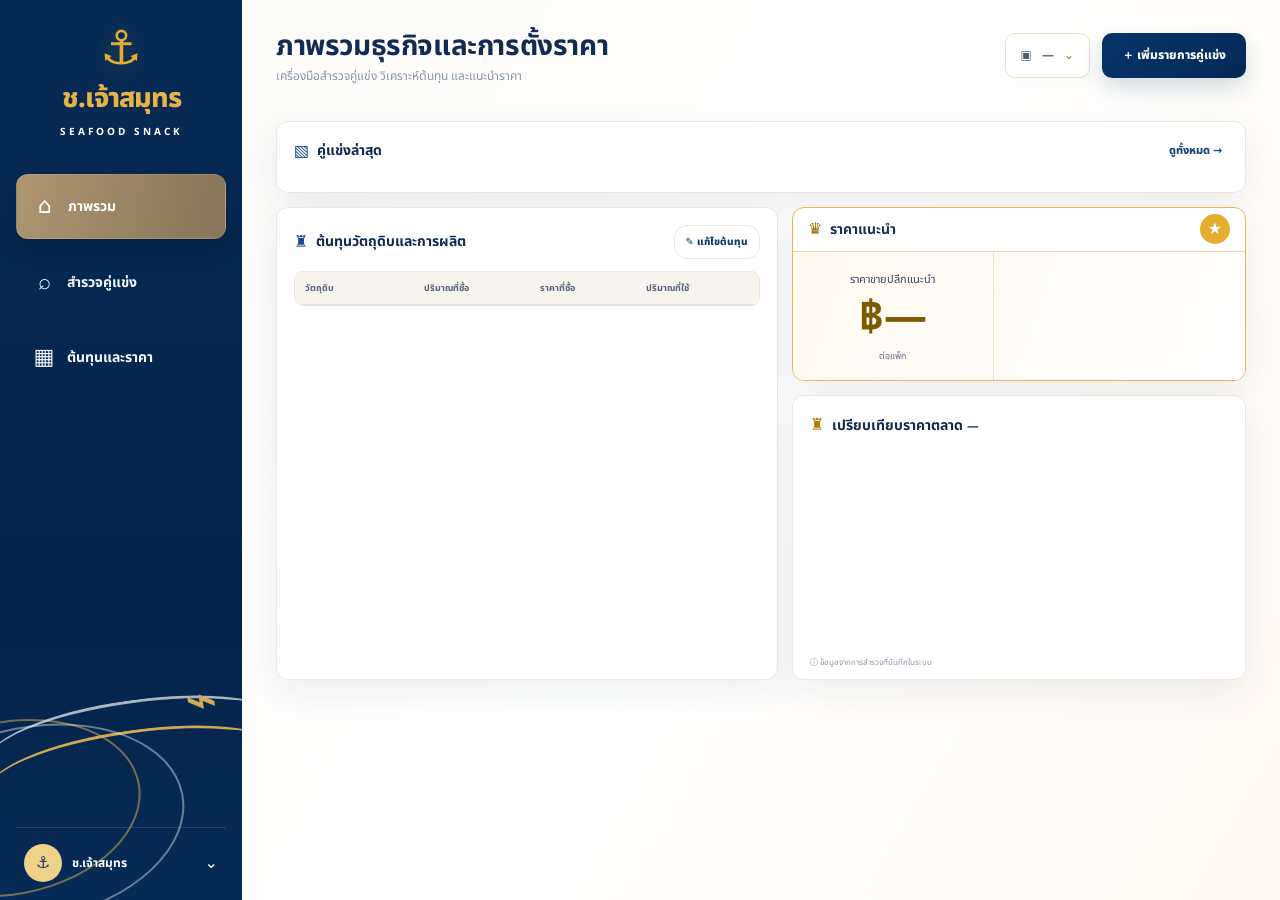
==== commit b16546b0: "Redesign dashboard to approved premium layout" ====
--- a/index.html
+++ b/index.html
@@ -3,84 +3,101 @@
 <head>
   <meta charset="utf-8">
   <meta name="viewport" content="width=device-width, initial-scale=1, viewport-fit=cover">
-  <meta name="theme-color" content="#f6f4ef">
+  <meta name="theme-color" content="#062a55">
   <meta name="description" content="ระบบสำรวจคู่แข่ง คำนวณต้นทุนวัตถุดิบ และตั้งราคาสำหรับ ช.เจ้าสมุทร">
-  <title>ช.เจ้าสมุทร — Market & Costing</title>
+  <title>ช.เจ้าสมุทร — Business Dashboard</title>
   <link rel="preconnect" href="https://fonts.googleapis.com">
   <link rel="preconnect" href="https://fonts.gstatic.com" crossorigin>
   <link href="https://fonts.googleapis.com/css2?family=Noto+Sans+Thai:wght@400;500;600;700;800&display=swap" rel="stylesheet">
   <link rel="stylesheet" href="styles-v2.css">
+  <link rel="stylesheet" href="styles-v3.css">
 </head>
 <body>
 <div class="app-shell">
   <aside class="sidebar">
-    <div class="brand">
-      <div class="brand-mark">ช.</div>
-      <div><h1>ช.เจ้าสมุทร</h1><p>Market & Costing</p></div>
+    <div class="brand brand-v3">
+      <div class="brand-anchor">⚓</div>
+      <div class="brand-name-th">ช.เจ้าสมุทร</div>
+      <div class="brand-tagline">SEAFOOD SNACK</div>
     </div>
     <nav class="nav" id="desktopNav">
       <button class="nav-item active" data-page="dashboard"><span>⌂</span><b>ภาพรวม</b></button>
-      <button class="nav-item" data-page="competitors"><span>◉</span><b>สำรวจคู่แข่ง</b></button>
-      <button class="nav-item" data-page="costing"><span>฿</span><b>ต้นทุนและราคา</b></button>
+      <button class="nav-item" data-page="competitors"><span>⌕</span><b>สำรวจคู่แข่ง</b></button>
+      <button class="nav-item" data-page="costing"><span>▦</span><b>ต้นทุนและราคา</b></button>
     </nav>
-    <div class="sidebar-note">
-      <b>บันทึกอัตโนมัติ</b>
-      <span>ข้อมูลและรูปภาพเก็บในอุปกรณ์นี้</span>
-    </div>
+    <div class="sidebar-art" aria-hidden="true"><span class="wave-line wave-1"></span><span class="wave-line wave-2"></span><span class="boat">⌁</span></div>
+    <div class="sidebar-account"><span>⚓</span><b>ช.เจ้าสมุทร</b><i>⌄</i></div>
   </aside>
 
   <main class="main">
     <header class="topbar">
       <div>
         <div class="eyebrow">ช.เจ้าสมุทร Business Tool</div>
-        <h2 id="pageTitle">ภาพรวมธุรกิจ</h2>
-        <p id="pageSubtitle">เห็นคู่แข่ง ต้นทุน และราคาที่ควรขายในหน้าเดียว</p>
-      </div>
-      <div class="data-actions">
-        <button class="icon-btn" id="importBtn" title="นำเข้าข้อมูล">↑</button>
-        <button class="icon-btn" id="exportBtn" title="สำรองข้อมูล">↓</button>
-        <input type="file" id="importFile" accept="application/json" hidden>
+        <h2 id="pageTitle">ภาพรวมธุรกิจและการตั้งราคา</h2>
+        <p id="pageSubtitle">เครื่องมือสำรวจคู่แข่ง วิเคราะห์ต้นทุน และแนะนำราคา</p>
+      </div>
+      <div class="topbar-right">
+        <div class="date-chip"><span>▣</span><b id="currentDate">—</b><i>⌄</i></div>
+        <button class="btn primary top-add-btn" id="dashboardAddCompetitor">＋ เพิ่มรายการคู่แข่ง</button>
+        <div class="data-actions">
+          <button class="icon-btn" id="importBtn" title="นำเข้าข้อมูล">↑</button>
+          <button class="icon-btn" id="exportBtn" title="สำรองข้อมูล">↓</button>
+          <input type="file" id="importFile" accept="application/json" hidden>
+        </div>
       </div>
     </header>
+    <button id="quickAddCompetitor" class="hidden" type="button" aria-hidden="true"></button>
 
     <section class="page active" id="dashboardPage">
-      <div class="hero-card">
-        <div>
-          <span class="hero-badge">เริ่มงานจากตรงนี้</span>
-          <h3>เก็บข้อมูลจริง แล้วให้ระบบช่วยตัดสินใจ</h3>
-          <p>ถ่ายรูปสินค้าคู่แข่งจากหน้าร้าน หรือใส่สูตรวัตถุดิบเพื่อดูต้นทุนต่อแพ็กและราคาขายที่ยังมีกำไร</p>
-        </div>
-        <div class="hero-actions">
-          <button class="btn primary" id="quickAddCompetitor">＋ ถ่ายรูปคู่แข่ง</button>
-          <button class="btn secondary" data-go="costing">คำนวณต้นทุน</button>
-        </div>
-      </div>
-
-      <div class="kpi-grid" id="kpiCards"></div>
-
-      <div class="dashboard-grid">
-        <article class="panel chart-panel">
-          <div class="panel-head">
-            <div><span class="section-kicker">PRICE CHECK</span><h3>ราคาเทียบตามน้ำหนักของเรา</h3></div>
-            <span class="soft-pill" id="chartWeight">—</span>
-          </div>
-          <div class="price-chart" id="priceChart"></div>
-        </article>
-        <article class="panel">
-          <div class="panel-head">
-            <div><span class="section-kicker">NEXT ACTION</span><h3>สิ่งที่ควรทำต่อ</h3></div>
-          </div>
-          <div class="insight-list" id="dashboardInsights"></div>
-        </article>
-      </div>
-
-      <article class="panel recent-panel">
-        <div class="panel-head">
-          <div><span class="section-kicker">RECENT SURVEY</span><h3>คู่แข่งล่าสุด</h3></div>
+      <div class="kpi-grid dashboard-kpis" id="kpiCards"></div>
+
+      <article class="panel dashboard-competitors-panel">
+        <div class="panel-head compact-head">
+          <div><span class="section-icon">▧</span><h3>คู่แข่งล่าสุด</h3></div>
           <button class="text-btn" data-go="competitors">ดูทั้งหมด →</button>
         </div>
-        <div class="recent-list" id="recentCompetitors"></div>
+        <div class="dashboard-competitor-grid" id="recentCompetitors"></div>
       </article>
+
+      <div class="dashboard-lower-grid">
+        <article class="panel dashboard-cost-panel">
+          <div class="panel-head compact-head">
+            <div><span class="section-icon">♜</span><h3>ต้นทุนวัตถุดิบและการผลิต</h3></div>
+            <button class="btn ghost small" data-go="costing">✎ แก้ไขต้นทุน</button>
+          </div>
+          <div class="dashboard-table-wrap">
+            <table class="dashboard-cost-table">
+              <thead><tr><th>วัตถุดิบ</th><th>ปริมาณที่ซื้อ</th><th>ราคาที่ซื้อ</th><th>ปริมาณที่ใช้</th><th>สูญเสีย (%)</th><th>ต้นทุน</th></tr></thead>
+              <tbody id="dashboardCostRows"></tbody>
+            </table>
+          </div>
+          <div class="cost-equation" id="dashboardCostEquation"></div>
+          <p class="dashboard-note" id="dashboardCostNote"></p>
+        </article>
+
+        <div class="dashboard-price-column">
+          <article class="panel recommendation-panel">
+            <div class="recommendation-head"><span>♛</span><h3>ราคาแนะนำ</h3><i>★</i></div>
+            <div class="recommendation-body">
+              <div class="recommendation-main">
+                <span>ราคาขายปลีกแนะนำ</span>
+                <strong id="dashboardRecommendedPrice">฿—</strong>
+                <small id="dashboardPackLabel">ต่อแพ็ก</small>
+              </div>
+              <div class="recommendation-details" id="dashboardPriceDetails"></div>
+            </div>
+          </article>
+
+          <article class="panel dashboard-chart-panel">
+            <div class="panel-head compact-head">
+              <div><span class="section-icon gold">♜</span><h3>เปรียบเทียบราคาตลาด <small id="chartWeight">—</small></h3></div>
+            </div>
+            <div class="price-chart" id="priceChart"></div>
+            <div class="chart-source">ⓘ ข้อมูลจากการสำรวจที่บันทึกในระบบ</div>
+          </article>
+        </div>
+      </div>
+      <div id="dashboardInsights" hidden></div>
     </section>
 
     <section class="page" id="competitorsPage">
@@ -88,145 +105,322 @@
         <div><h3>สำรวจคู่แข่ง</h3><p>ถ่ายรูปสินค้า เก็บราคา น้ำหนัก โปรโมชั่น และข้อสังเกตจากหน้าร้าน</p></div>
         <button class="btn primary" id="addCompetitorBtn">＋ เพิ่มคู่แข่ง</button>
       </div>
-
       <div class="filter-bar">
         <label class="search-field"><span>⌕</span><input id="searchInput" placeholder="ค้นหาแบรนด์ สินค้า หรือร้าน"></label>
         <select id="channelFilter"><option value="">ทุกช่องทาง</option></select>
         <select id="typeFilter"><option value="">ทุกประเภท</option><option>คู่แข่งตรง</option><option>หมวดเดียวกัน</option><option>คู่แข่งทางอ้อม</option></select>
         <button class="btn ghost" id="csvBtn">ส่งออก CSV</button>
       </div>
-
       <div class="competitor-grid" id="competitorGrid"></div>
     </section>
 
     <section class="page" id="costingPage">
       <div class="section-intro">
-        <div><h3>ต้นทุนวัตถุดิบและราคาขาย</h3><p>ใส่สูตรผลิตหนึ่งรอบ ระบบจะคำนวณต้นทุนต่อแพ็กและราคาที่เหมาะสมให้ทันที</p></div>
+        <div><h3>ต้นทุนวัตถุดิบและราคาขาย</h3><p>ใส่สูตรผลิตหนึ่งรอบ ระบบจะคำนวณต้นทุนต้อแพ็กและราคาที่เหมาะสมให้ทันที</p></div>
         <button class="btn ghost" id="resetCostingBtn">เริ่มสูตรใหม่</button>
       </div>
-
-      <div class="step-strip">
-        <div class="step active"><b>1</b><span>สูตรผลิต</span></div>
-        <div class="step active"><b>2</b><span>ต้นทุนต่อแพ็ก</span></div>
-        <div class="step active"><b>3</b><span>ราคาขาย</span></div>
-      </div>
-
+      <div class="step-strip"><div class="step active"><b>1</b><span>สูตรผลิต</span></div><div class="step active"><b>2</b><span>ต้นทุนต้อแพ็ก</span></div><div class="step active"><b>3</b><span>ราคาขาย</span></div></div>
       <div class="costing-layout">
         <div class="costing-main">
-          <article class="panel form-panel">
-            <div class="panel-head">
-              <div><span class="section-kicker">BATCH SETUP</span><h3>ข้อมูลการผลิตต่อรอบ</h3></div>
-            </div>
-            <div class="simple-form three" id="batchForm"></div>
-          </article>
-
+          <article class="panel form-panel"><div class="panel-head"><div><span class="section-kicker">BATCH SETUP</span><h3>ข้อมูลการผลิตต่อรอบ</h3></div></div><div class="simple-form three" id="batchForm"></div></article>
           <article class="panel ingredient-panel">
-            <div class="panel-head">
-              <div><span class="section-kicker">RECIPE COST</span><h3>วัตถุดิบในสูตร</h3></div>
-              <button class="btn small" id="addIngredientBtn">＋ เพิ่มวัตถุดิบ</button>
-            </div>
-            <div class="ingredient-head">
-              <span>วัตถุดิบ</span><span>ซื้อมา</span><span>ราคา</span><span>ใช้ในสูตร</span><span>สูญเสีย</span><span>ต้นทุน</span><span></span>
-            </div>
+            <div class="panel-head"><div><span class="section-kicker">RECIPE COST</span><h3>วัตถุดิบในสูตร</h3></div><button class="btn small" id="addIngredientBtn">＋ เพิ่มวัตถุดิบ</button></div>
+            <div class="ingredient-head"><span>วัตถุดิบ</span><span>ซื้อมา</span><span>ราคา</span><span>ใช้ในสูตร</span><span>สูญเสีย</span><span>ต้นทุน</span><span></span></div>
             <div class="ingredient-list" id="ingredientList"></div>
             <div class="ingredient-help">ตัวอย่าง: ซื้อปลา 1,000 กรัม ราคา 120 บาท และใช้ในสูตร 500 กรัม ระบบคิดต้นทุนให้ 60 บาท</div>
           </article>
-
-          <article class="panel form-panel">
-            <div class="panel-head"><div><span class="section-kicker">OTHER COSTS</span><h3>ค่าใช้จ่ายการผลิตอื่น</h3></div></div>
-            <div class="simple-form three" id="otherCostForm"></div>
-          </article>
-
-          <article class="panel form-panel">
-            <div class="panel-head"><div><span class="section-kicker">TRADE TERMS</span><h3>เงื่อนไขการขาย</h3></div></div>
-            <div class="simple-form three" id="tradeForm"></div>
-          </article>
+          <article class="panel form-panel"><div class="panel-head"><div><span class="section-kicker">OTHER COSTS</span><h3>ค่าใช้จ่ายการผลิตอื่น</h3></div></div><div class="simple-form three" id="otherCostForm"></div></article>
+          <article class="panel form-panel"><div class="panel-head"><div><span class="section-kicker">TRADE TERMS</span><h3>เงื่อนไขการขาย</h3></div></div><div class="simple-form three" id="tradeForm"></div></article>
         </div>
-
         <aside class="cost-summary">
-          <div class="summary-card sticky-card">
-            <span class="summary-label">ต้นทุนจริงต่อแพ็ก</span>
-            <div class="summary-cost" id="costPerPack">฿—</div>
-            <div class="cost-breakdown" id="costBreakdown"></div>
-            <div class="summary-divider"></div>
-            <span class="summary-label">ราคาขายปลีกแนะนำ</span>
-            <div class="recommended-price" id="recommendedPrice">฿—</div>
-            <div class="price-context" id="priceContext"></div>
-          </div>
+          <div class="summary-card sticky-card"><span class="summary-label">ต้นทุนจริงต้อแพ็ก</span><div class="summary-cost" id="costPerPack">฿—</div><div class="cost-breakdown" id="costBreakdown"></div><div class="summary-divider"></div><span class="summary-label">ราคาขายปลีกแนะนำ</span><div class="recommended-price" id="recommendedPrice">฿—</div><div class="price-context" id="priceContext"></div></div>
           <div class="scenario-list" id="scenarioList"></div>
-          <div class="panel compact-panel">
-            <div class="panel-head"><div><span class="section-kicker">BUYER CHECK</span><h3>ก่อนคุยกับห้าง</h3></div></div>
-            <div class="insight-list" id="pricingAdvice"></div>
-          </div>
+          <div class="panel compact-panel"><div class="panel-head"><div><span class="section-kicker">BUYER CHECK</span><h3>ก่อนคุยกับห้าง</h3></div></div><div class="insight-list" id="pricingAdvice"></div></div>
         </aside>
       </div>
     </section>
   </main>
 </div>
 
-<nav class="bottom-nav">
-  <button class="active" data-page="dashboard"><span>⌂</span>ภาพรวม</button>
-  <button data-page="competitors"><span>◉</span>คู่แข่ง</button>
-  <button data-page="costing"><span>฿</span>ต้นทุน</button>
-</nav>
+<nav class="bottom-nav"><button class="active" data-page="dashboard"><span>⌂</span>ภาพรวม</button><button data-page="competitors"><span>⌕</span>คู่แข่ง</button><button data-page="costing"><span>▦</span>ต้นทุน</button></nav>
 
 <div class="modal-backdrop" id="competitorModal">
   <div class="modal competitor-modal">
-    <div class="modal-head">
-      <div><span class="section-kicker">STORE SURVEY</span><h3 id="modalTitle">เพิ่มคู่แข่ง</h3></div>
-      <button class="close-btn" id="closeModal">×</button>
-    </div>
+    <div class="modal-head"><div><span class="section-kicker">STORE SURVEY</span><h3 id="modalTitle">เพิ่มคู่แข่ง</h3></div><button class="close-btn" id="closeModal">×</button></div>
     <form id="competitorForm">
       <div class="modal-body">
         <div class="photo-uploader" id="photoUploader">
           <input type="file" id="photoInput" accept="image/*" capture="environment" hidden>
-          <div class="photo-preview" id="photoPreview">
-            <div class="photo-placeholder"><span>▣</span><b>ถ่ายรูปสินค้าหรือชั้นวาง</b><small>กดเพื่อเปิดกล้อง หรือเลือกรูปจากเครื่อง</small></div>
-          </div>
-          <div class="photo-actions">
-            <button type="button" class="btn secondary" id="takePhotoBtn">ถ่าย / เลือกรูป</button>
-            <button type="button" class="btn ghost hidden" id="removePhotoBtn">ลบรูป</button>
-          </div>
+          <div class="photo-preview" id="photoPreview"><div class="photo-placeholder"><span>▣</span><b>ถ่ายรูปสินค้าหรือชั้นวาง</b><small>กดเพื่อเปิดกล้อง หรือเลือกรูปจากเครื่อง</small></div></div>
+          <div class="photo-actions"><button type="button" class="btn secondary" id="takePhotoBtn">ถ่าย / เลือกรูป</button><button type="button" class="btn ghost hidden" id="removePhotoBtn">ลบรูป</button></div>
         </div>
-
-        <div class="form-section">
-          <h4>ข้อมูลสำคัญ</h4>
-          <div class="simple-form two">
-            <label><span>แบรนด์ *</span><input name="brand" required placeholder="เช่น ทาโร"></label>
-            <label><span>ชื่อสินค้า / รสชาติ *</span><input name="product" required placeholder="เช่น ปลาเส้นรสเข้มข้น"></label>
-            <label><span>ร้าน / ช่องทาง *</span><input name="channel" required placeholder="เช่น Big C ราชดำริ"></label>
-            <label><span>ประเภทคู่แข่ง</span><select name="type"><option>คู่แข่งตรง</option><option selected>หมวดเดียวกัน</option><option>คู่แข่งทางอ้อม</option></select></label>
-            <label><span>น้ำหนักสุทธิ (กรัม) *</span><input name="weight" type="number" min="0.01" step="0.01" required></label>
-            <label><span>ราคาปกติ (บาท) *</span><input name="normalPrice" type="number" min="0.01" step="0.01" required></label>
-            <label><span>ราคาโปร (ถ้ามี)</span><input name="promoPrice" type="number" min="0" step="0.01"></label>
-            <label><span>ตำแหน่งวางสินค้า</span><input name="shelf" placeholder="เช่น ระดับสายตา / หน้าแคชเชียร์"></label>
-          </div>
-        </div>
-
-        <div class="form-section">
-          <h4>ประเมินอย่างรวดเร็ว</h4>
-          <div class="rating-grid" id="ratingGrid"></div>
-        </div>
-
-        <div class="form-section">
-          <h4>สิ่งที่เห็นจากหน้าร้าน</h4>
-          <div class="simple-form one">
-            <label><span>จุดขาย / คำเคลม</span><textarea name="sellingPoint" placeholder="เช่น ปลาแท้ รสเผ็ด โปรตีนสูง แพ็กเปิดปิดได้"></textarea></label>
-            <label><span>จุดอ่อน / ข้อสังเกต</span><textarea name="note" placeholder="เช่น แพ็กไม่เด่น สินค้าเหลือน้อย โปรแรงผิดปกติ"></textarea></label>
-            <label><span>ลิงก์สินค้า (ถ้ามี)</span><input name="url" type="url" placeholder="https://..."></label>
-          </div>
-        </div>
-      </div>
-      <div class="modal-foot">
-        <button type="button" class="btn ghost" id="cancelModal">ยกเลิก</button>
-        <button type="submit" class="btn primary">บันทึกข้อมูล</button>
-      </div>
-    </form>
-  </div>
-</div>
-
-<div class="image-lightbox" id="imageLightbox"><button id="closeLightbox">×</button><img id="lightboxImage" alt="รูปคู่แข่ง"></div>
-<div class="toast" id="toast"></div>
-<script src="app.js"></script>
-</body>
-</html>
+        <div class="form-section"><h4>ข้อมูลสำคัญ</h4><div class="simple-form two">
+          <label><span>แบรนด์ *</span><input name="brand" required placeholder="เช่น ทาโร"></label>
+          <label><span>ชื่อสินค้า / รสชาติ *</span><input name="product" required placeholder="เช่น ปลาเส้นรสเข้มข้น"></label>
+          <label><span>ร้าน / ช่องทาง *</span><input name="channel" required placehlder="เช่น Big C ราชดะริ��𽱅����(����������񱅉�����������o�⏂�Â��⏂�_������#����+��#��+�������͕���Ё�������������ѥ���������#����+��#����W�⏂�+��ѥ�����ѥ���͕���ѕ���⯂⇂⟂�S����S��ׂ⋂⟂���ǂ�d��ѥ�����ѥ���������#����+��#����_��˂��ⷂ�'�ⷂ���ѥ����͕�����𽱅����(����������񱅉�����������g��'��ς⯂�g��ǂ��⫂���_��c��Ѐ����⏂�ǂℤ�����������Ё�����ݕ���Ј������յ��Ȉ��������Ĉ��ѕ�����Ĉ�ɕ�եɕ��𽱅����(����������񱅉����������⏂�˂���˂�o����W��Ѐ���k��˂�\������������Ё����􉹽ɵ��Aɥ���������յ��Ȉ��������Ĉ��ѕ�����Ĉ�ɕ�եɕ��𽱅����(����������񱅉����������⏂�˂���˂�+��o�∀���[��'��˂⇂�ғ��7��Ɩ�WB��S�'&���&�6R"G�S�&�V�&W""֖��#"7FW�#�#����&V����&V���7��+�^+�>+�++��+��+��+�~+�~+�.+�~+��+�N+��+�N+��+�#��7��Ɩ�WB��S�'6�V�b"�6V���FW#�.+�+��+��+��+�>+�+�N+�++��+��+�.+�.+�^+�"�+��+��+��+�.+�++�N+��+�+��+�^+�.+�>+��#����&V����F�c���F�c��F�b6�73�&f�&��6V7F���#�ƃC�+��+�>+�+�+�++�N+��+��+�.+��+�.+�~+�>+�~+�N+�+�>+�~+�s���C��F�b6�73�'&F��r�w&�B"�C�'&F��tw&�B#���F�c���F�c��F�b6�73�&f�&��6V7F���#�ƃC�+��+�N+��+�~+�~+�^+��+�+��+�~+��+��+�.+�++��+��+��+�.+�>+��+�.+�����C��F�b6�73�'6���R�f�&���R#���&V���7��+��+��+�N+�.+�.+�"�+�N+�>+�+�N+�^+���7���FW�F&V��S�'6V�Ɩ�u���B"�6V��FW#�.+�+��+��+��+��+�^+�.+�++�~+��+�>+��+�+��+�~+�B+�.+��+�>+�^+�^+��+��+��+�r+�++��+�~+�++�+��+�N+�N+��+�N+�N+�~+�N+��#���FW�F&V����&V����&V���7��+��+��+�N+��+��+��+���+�.+��+��+��+�++�~+�+�++�S��7���FW�F&V��S�&��FR"�6V��FW#�.+�+��+��+��+�++��+�~+�++�N+�++��+�+�N+��+��+��+�N+��+�N+��+�.+�+��+�^+�~+��+��+��+��+�"+�.+��+�>+�++�>+�~+��+�N+�N+��+�++�^+�B#���FW�F&V����&V����&V���7��+�^+�N+�~+�++��+��+�N+��+�N+��+�"�+�n+��+�.+�++�R���7��Ɩ�WB��S�'W&�"G�S�'W&�"�6V��FW#�&�GG3������#����&V����F�c���F�c���F�c��F�b6�73�&��F��f��B#��'WGF��G�S�&'WGF��"6�73�&'F�v��7B"�C�&6�6V���F�#�+�.+�++�+�^+�N+���'WGF����'WGF��G�S�'7V&֗B"6�73�&'F�&��'�#�+��+�++��+�~+�n+�++�.+��+��+�++��+�S��'WGF�����F�c���f�&����F�c���F�c��F�b6�73�&��vR�Ɩv�F&��"�C�&��vTƖv�F&��#��'WGF���C�&6��6TƖv�F&��#�9s��'WGF���Ɩ�r�C�&Ɩv�F&����vR"�C�.+�>+��+��+�N+��+��+�++�.+��+�r#���F�c��F�b6�73�'F�7B"�C�'F�7B#���F�c��67&�B7&3�&�2#���67&�C��67&�B7&3�&F6�&�&B�c2�2#���67&�C���&�G�����F���
--- a/styles-v2.css
+++ b/styles-v2.css
@@ -0,0 +1,23 @@
+:root{
+  --bg:#f6f4ef;--surface:#ffffff;--surface2:#f0eee8;--ink:#132b32;--muted:#6f7f80;
+  --navy:#153f49;--navy2:#0e323a;--teal:#258b83;--teal-soft:#dff3ef;--gold:#d2a33b;
+  --gold-soft:#fbf2da;--red:#cf5b5b;--red-soft:#fde8e8;--line:#e6e3dc;--shadow:0 18px 50px rgba(26,49,53,.09);
+  --radius:22px;
+}
+*{box-sizing:border-box}html{scroll-behavior:smooth}body{margin:0;background:var(--bg);color:var(--ink);font-family:"Noto Sans Thai",system-ui,sans-serif;min-height:100vh}button,input,select,textarea{font:inherit}button{cursor:pointer}input,select,textarea{color:var(--ink)}
+.app-shell{display:grid;grid-template-columns:245px minmax(0,1fr);min-height:100vh}.sidebar{position:sticky;top:0;height:100vh;padding:26px 18px;background:var(--navy2);color:#fff;display:flex;flex-direction:column;z-index:20}.brand{display:flex;align-items:center;gap:12px;padding:2px 8px 28px}.brand-mark{width:46px;height:46px;border-radius:15px;background:linear-gradient(145deg,#f4cf72,#c89225);display:grid;place-items:center;color:var(--navy2);font-weight:900;font-size:20px}.brand h1{font-size:17px;margin:0}.brand p{font-size:10px;color:#9fb9bd;margin:3px 0 0;letter-spacing:.5px}.nav{display:grid;gap:7px}.nav-item{border:0;background:transparent;color:#a8c0c3;border-radius:14px;padding:13px 14px;display:flex;align-items:center;gap:11px;text-align:left}.nav-item span{width:24px;text-align:center;font-size:17px}.nav-item b{font-size:13px}.nav-item:hover{background:rgba(255,255,255,.06);color:white}.nav-item.active{background:#fff;color:var(--navy);box-shadow:0 13px 30px rgba(0,0,0,.12)}.sidebar-note{margin-top:auto;padding:15px;border:1px solid rgba(255,255,255,.1);background:rgba(255,255,255,.05);border-radius:16px;display:grid;gap:4px}.sidebar-note b{font-size:11px}.sidebar-note span{font-size:9px;color:#9fb9bd;line-height:1.5}
+.main{min-width:0;padding:28px 34px 70px}.topbar{display:flex;justify-content:space-between;align-items:flex-start;gap:18px;margin-bottom:23px}.eyebrow,.section-kicker{font-size:9px;letter-spacing:1.4px;font-weight:800;color:var(--teal)}.topbar h2{font-size:29px;line-height:1.2;margin:4px 0 3px}.topbar p{font-size:12px;color:var(--muted);margin:0}.data-actions{display:flex;gap:8px}.icon-btn{width:42px;height:42px;border:1px solid var(--line);border-radius:13px;background:var(--surface);color:var(--navy);font-size:20px;box-shadow:0 6px 20px rgba(22,54,59,.04)}
+.page{display:none}.page.active{display:block;animation:fade .22s ease}@keyframes fade{from{opacity:.35;transform:translateY(4px)}to{opacity:1;transform:none}}
+.btn{border:0;border-radius:13px;padding:11px 15px;font-weight:800;font-size:12px;display:inline-flex;align-items:center;justify-content:center;gap:7px}.btn.primary{background:var(--navy);color:#fff;box-shadow:0 12px 28px rgba(21,63,73,.18)}.btn.secondary{background:var(--teal-soft);color:#176d67}.btn.ghost{background:var(--surface);color:var(--navy);border:1px solid var(--line)}.btn.small{padding:8px 11px;font-size:10px}.text-btn{border:0;background:transparent;color:var(--teal);font-weight:800;font-size:11px}.hidden{display:none!important}
+.hero-card{border-radius:28px;padding:28px;background:linear-gradient(125deg,var(--navy2),#1e6265);color:#fff;display:flex;justify-content:space-between;align-items:center;gap:30px;box-shadow:var(--shadow);overflow:hidden;position:relative}.hero-card:after{content:"";position:absolute;width:260px;height:260px;border-radius:50%;right:-90px;top:-100px;border:55px solid rgba(255,255,255,.05)}.hero-card>div{position:relative;z-index:1}.hero-badge{display:inline-block;background:rgba(255,255,255,.12);border:1px solid rgba(255,255,255,.12);padding:6px 10px;border-radius:99px;font-size:9px;font-weight:700}.hero-card h3{font-size:25px;margin:12px 0 6px}.hero-card p{color:#c5dcdd;max-width:700px;margin:0;font-size:12px;line-height:1.7}.hero-actions{display:flex;gap:10px;flex-wrap:wrap;min-width:max-content}.hero-actions .primary{background:#fff;color:var(--navy)}.hero-actions .secondary{background:rgba(255,255,255,.12);color:#fff}
+.kpi-grid{display:grid;grid-template-columns:repeat(4,1fr);gap:13px;margin:15px 0}.kpi-card{background:var(--surface);border:1px solid var(--line);border-radius:19px;padding:18px;box-shadow:0 10px 30px rgba(28,51,55,.045)}.kpi-card .label{font-size:10px;color:var(--muted)}.kpi-card .value{font-size:25px;font-weight:900;margin:7px 0 2px}.kpi-card .note{font-size:9px;color:var(--muted)}.kpi-card.emphasis{background:var(--gold-soft);border-color:#eedba9}.kpi-card.emphasis .value{color:#8b6514}
+.dashboard-grid{display:grid;grid-template-columns:minmax(0,1.45fr) minmax(300px,.75fr);gap:14px}.panel{background:var(--surface);border:1px solid var(--line);border-radius:var(--radius);padding:20px;box-shadow:0 12px 36px rgba(23,52,57,.05)}.panel-head{display:flex;justify-content:space-between;align-items:center;gap:12px;margin-bottom:16px}.panel-head h3{font-size:16px;margin:3px 0 0}.soft-pill{background:var(--surface2);color:var(--muted);padding:7px 10px;border-radius:99px;font-size:9px;font-weight:700}.price-chart{height:280px}.price-chart svg{width:100%;height:100%;overflow:visible}.chart-grid{stroke:#ebe8e1;stroke-width:1}.chart-label{fill:#728184;font-size:10px}.chart-bar{fill:var(--teal);rx:7}.insight-list{display:grid;gap:9px}.insight{display:flex;gap:11px;padding:12px;border-radius:15px;background:#faf9f6;border:1px solid #ece9e2}.insight .dot{width:9px;height:9px;border-radius:50%;background:var(--gold);margin-top:5px;flex:none}.insight b{font-size:11px}.insight p{font-size:10px;color:var(--muted);line-height:1.6;margin:2px 0 0}.recent-panel{margin-top:14px}.recent-list{display:grid;grid-template-columns:repeat(3,1fr);gap:10px}.recent-item{display:flex;gap:11px;align-items:center;padding:11px;border-radius:15px;background:#faf9f6;border:1px solid #ece9e2;min-width:0}.recent-thumb{width:52px;height:52px;border-radius:12px;object-fit:cover;background:var(--surface2);flex:none}.recent-placeholder{display:grid;place-items:center;color:#9aa7a7;font-weight:900}.recent-info{min-width:0}.recent-info b{font-size:11px;display:block;white-space:nowrap;overflow:hidden;text-overflow:ellipsis}.recent-info span{font-size:9px;color:var(--muted);display:block;margin-top:2px}.recent-price{margin-left:auto;font-weight:900;font-size:12px;color:var(--teal)}
+.section-intro{display:flex;justify-content:space-between;align-items:center;gap:15px;margin-bottom:15px}.section-intro h3{font-size:21px;margin:0}.section-intro p{font-size:11px;color:var(--muted);margin:3px 0 0}.filter-bar{display:grid;grid-template-columns:minmax(240px,1fr) 170px 170px auto;gap:9px;margin-bottom:14px}.filter-bar input,.filter-bar select,.simple-form input,.simple-form select,.simple-form textarea,.ingredient-row input{width:100%;border:1px solid var(--line);border-radius:12px;background:var(--surface);padding:11px 12px;outline:none}.filter-bar input:focus,.filter-bar select:focus,.simple-form input:focus,.simple-form select:focus,.simple-form textarea:focus,.ingredient-row input:focus{border-color:#82b9b4;box-shadow:0 0 0 3px rgba(37,139,131,.08)}.search-field{position:relative}.search-field span{position:absolute;left:12px;top:50%;transform:translateY(-50%);color:var(--muted)}.search-field input{padding-left:34px}
+.competitor-grid{display:grid;grid-template-columns:repeat(3,minmax(0,1fr));gap:13px}.competitor-card{background:var(--surface);border:1px solid var(--line);border-radius:20px;overflow:hidden;box-shadow:0 12px 34px rgba(28,53,58,.05)}.competitor-photo{height:170px;background:linear-gradient(145deg,#e9eee9,#f8f5ed);position:relative;overflow:hidden}.competitor-photo img{width:100%;height:100%;object-fit:cover;display:block}.photo-empty{height:100%;display:grid;place-items:center;text-align:center;color:#9ba7a6;font-size:10px}.photo-empty span{display:block;font-size:27px;margin-bottom:5px}.type-chip{position:absolute;top:11px;left:11px;background:rgba(255,255,255,.91);backdrop-filter:blur(8px);padding:6px 9px;border-radius:99px;font-size:9px;font-weight:800;color:var(--navy)}.competitor-body{padding:15px}.competitor-title{display:flex;justify-content:space-between;gap:10px;align-items:flex-start}.competitor-title h4{font-size:14px;margin:0}.competitor-title p{font-size:10px;color:var(--muted);margin:3px 0 0}.position-chip{font-size:9px;padding:5px 8px;border-radius:99px;background:var(--teal-soft);color:#176d67;font-weight:800;white-space:nowrap}.position-chip.premium{background:var(--gold-soft);color:#8b6514}.position-chip.value{background:#e6f3e4;color:#447d3f}.competitor-stats{display:grid;grid-template-columns:repeat(3,1fr);gap:7px;margin:13px 0}.competitor-stat{background:#f7f6f2;border-radius:11px;padding:8px}.competitor-stat span{font-size:8px;color:var(--muted);display:block}.competitor-stat b{font-size:11px;display:block;margin-top:2px}.competitor-note{font-size:9px;color:var(--muted);line-height:1.6;min-height:29px}.competitor-actions{display:flex;gap:7px;margin-top:12px}.competitor-actions .btn{flex:1;padding:8px;font-size:10px}.danger-link{border:0;background:transparent;color:var(--red);font-size:10px;font-weight:800;padding:8px}.empty-state{grid-column:1/-1;text-align:center;padding:70px 20px;background:var(--surface);border:1px dashed #d8d5cd;border-radius:22px;color:var(--muted)}.empty-state span{font-size:35px;display:block;margin-bottom:8px}
+.step-strip{display:grid;grid-template-columns:repeat(3,1fr);gap:8px;margin-bottom:13px}.step{display:flex;align-items:center;gap:9px;background:var(--surface);border:1px solid var(--line);padding:10px 12px;border-radius:14px;color:var(--muted)}.step b{width:25px;height:25px;border-radius:50%;display:grid;place-items:center;background:var(--teal-soft);color:var(--teal);font-size:10px}.step span{font-size:10px;font-weight:700}.costing-layout{display:grid;grid-template-columns:minmax(0,1.45fr) minmax(310px,.65fr);gap:14px;align-items:start}.costing-main{display:grid;gap:13px}.form-panel,.ingredient-panel{padding:19px}.simple-form{display:grid;gap:11px}.simple-form.three{grid-template-columns:repeat(3,1fr)}.simple-form.two{grid-template-columns:repeat(2,1fr)}.simple-form.one{grid-template-columns:1fr}.simple-form label{display:block}.simple-form label>span{display:block;color:var(--muted);font-size:9px;font-weight:700;margin-bottom:5px}.simple-form textarea{min-height:80px;resize:vertical}.input-wrap{position:relative}.input-wrap input{padding-right:48px}.input-wrap em{position:absolute;right:11px;top:50%;transform:translateY(-50%);font-style:normal;font-size:9px;color:var(--muted)}
+.ingredient-head,.ingredient-row{display:grid;grid-template-columns:minmax(140px,1.5fr) repeat(4,minmax(75px,.7fr)) minmax(80px,.75fr) 30px;gap:7px;align-items:center}.ingredient-head{font-size:8px;color:var(--muted);padding:0 5px 7px}.ingredient-row{padding:8px;border-radius:13px;background:#faf9f6;border:1px solid #ece9e2;margin-bottom:7px}.ingredient-row input{padding:8px 9px;font-size:10px}.ingredient-cost{font-size:11px;font-weight:900;color:var(--teal);text-align:right}.remove-row{border:0;background:var(--red-soft);color:var(--red);width:28px;height:28px;border-radius:9px;font-weight:900}.ingredient-help{font-size:9px;color:var(--muted);line-height:1.6;margin-top:8px}.cost-summary{display:grid;gap:13px}.sticky-card{position:sticky;top:18px}.summary-card{background:linear-gradient(145deg,var(--navy2),#1b5d61);color:white;border-radius:25px;padding:22px;box-shadow:var(--shadow)}.summary-label{font-size:10px;color:#bcd3d4}.summary-cost{font-size:37px;font-weight:900;margin:4px 0 12px}.cost-breakdown{display:grid;gap:6px}.cost-line{display:flex;justify-content:space-between;gap:10px;font-size:9px;color:#bad0d1}.cost-line b{color:white}.summary-divider{height:1px;background:rgba(255,255,255,.13);margin:16px 0}.recommended-price{font-size:53px;font-weight:900;color:#f2ce71;line-height:1.1;margin-top:3px}.price-context{display:flex;gap:8px;flex-wrap:wrap;margin-top:12px}.price-context span{background:rgba(255,255,255,.1);padding:6px 8px;border-radius:99px;font-size:8px;color:#d5e3e3}.scenario-list{display:grid;gap:8px}.scenario-card{background:var(--surface);border:1px solid var(--line);border-radius:17px;padding:13px;display:grid;grid-template-columns:1fr auto;gap:7px 12px;align-items:center}.scenario-card.recommended{border-color:#dfbd68;background:var(--gold-soft)}.scenario-card .name{font-size:10px;color:var(--muted)}.scenario-card .price{font-size:20px;font-weight:900}.scenario-card .metrics{grid-column:1/-1;display:grid;grid-template-columns:repeat(3,1fr);gap:5px}.scenario-card .metrics span{font-size:8px;color:var(--muted)}.scenario-card .metrics b{display:block;font-size:9px;color:var(--ink);margin-top:1px}.compact-panel{padding:17px}
+.modal-backdrop{display:none;position:fixed;inset:0;background:rgba(12,31,35,.58);backdrop-filter:blur(5px);align-items:center;justify-content:center;padding:18px;z-index:100}.modal-backdrop.open{display:flex}.modal{width:min(900px,100%);max-height:94vh;overflow:auto;background:var(--bg);border-radius:26px;box-shadow:0 30px 100px rgba(0,0,0,.28)}.modal-head{position:sticky;top:0;z-index:4;background:rgba(246,244,239,.96);backdrop-filter:blur(12px);border-bottom:1px solid var(--line);padding:17px 20px;display:flex;justify-content:space-between;align-items:center}.modal-head h3{margin:3px 0 0;font-size:18px}.close-btn{border:0;width:38px;height:38px;border-radius:12px;background:var(--surface);font-size:22px;color:var(--muted)}.modal-body{padding:19px}.modal-foot{position:sticky;bottom:0;z-index:4;background:rgba(246,244,239,.96);backdrop-filter:blur(12px);border-top:1px solid var(--line);padding:14px 20px;display:flex;justify-content:flex-end;gap:8px}.photo-uploader{background:var(--surface);border:1px solid var(--line);padding:12px;border-radius:20px;margin-bottom:14px}.photo-preview{height:260px;border-radius:15px;overflow:hidden;background:#eeece6;cursor:pointer}.photo-preview img{width:100%;height:100%;object-fit:contain;background:#e9e7e1}.photo-placeholder{height:100%;display:grid;place-content:center;text-align:center;color:var(--muted);padding:20px}.photo-placeholder span{font-size:36px}.photo-placeholder b{font-size:12px;margin-top:5px}.photo-placeholder small{font-size:9px;margin-top:3px}.photo-actions{display:flex;justify-content:center;gap:8px;margin-top:10px}.form-section{background:var(--surface);border:1px solid var(--line);border-radius:19px;padding:16px;margin-top:11px}.form-section h4{font-size:12px;margin:0 0 12px}.rating-grid{display:grid;grid-template-columns:repeat(3,1fr);gap:9px}.rating-field{background:#f8f7f3;border-radius:13px;padding:10px}.rating-field>span{display:block;font-size:9px;color:var(--muted);margin-bottom:7px}.rating-options{display:flex;gap:4px}.rating-options label{flex:1}.rating-options input{display:none}.rating-options b{display:grid;place-items:center;height:30px;border-radius:8px;background:var(--surface);border:1px solid var(--line);font-size:9px}.rating-options input:checked+b{background:var(--teal);color:white;border-color:var(--teal)}
+.image-lightbox{display:none;position:fixed;inset:0;background:rgba(0,0,0,.88);z-index:300;align-items:center;justify-content:center;padding:20px}.image-lightbox.open{display:flex}.image-lightbox img{max-width:95vw;max-height:90vh;border-radius:15px}.image-lightbox button{position:absolute;top:18px;right:18px;border:0;background:rgba(255,255,255,.15);color:white;width:42px;height:42px;border-radius:50%;font-size:25px}.toast{position:fixed;right:20px;bottom:20px;background:var(--navy2);color:white;padding:12px 15px;border-radius:13px;font-size:10px;box-shadow:var(--shadow);opacity:0;transform:translateY(70px);transition:.25s;z-index:400}.toast.show{opacity:1;transform:none}.bottom-nav{display:none}
+@media(max-width:1120px){.app-shell{grid-template-columns:82px minmax(0,1fr)}.sidebar{padding:22px 11px}.brand{justify-content:center;padding:0 0 25px}.brand>div:last-child,.nav-item b,.sidebar-note{display:none}.nav-item{justify-content:center}.main{padding:25px 23px 70px}.kpi-grid{grid-template-columns:repeat(2,1fr)}.dashboard-grid,.costing-layout{grid-template-columns:1fr}.sticky-card{position:static}.competitor-grid{grid-template-columns:repeat(2,1fr)}}
+@media(max-width:720px){body{padding-bottom:74px}.app-shell{display:block}.sidebar{display:none}.main{padding:18px 12px 35px}.topbar{margin-bottom:17px}.topbar h2{font-size:23px}.topbar p{font-size:10px}.icon-btn{width:38px;height:38px}.hero-card{padding:21px;display:block}.hero-card h3{font-size:21px}.hero-actions{margin-top:16px;min-width:0}.hero-actions .btn{flex:1}.kpi-grid{grid-template-columns:1fr 1fr;gap:8px}.kpi-card{padding:14px}.kpi-card .value{font-size:21px}.dashboard-grid{grid-template-columns:1fr}.price-chart{height:235px}.recent-list{grid-template-columns:1fr}.section-intro{align-items:flex-end}.section-intro h3{font-size:19px}.section-intro p{font-size:9px}.filter-bar{grid-template-columns:1fr 1fr}.search-field{grid-column:1/-1}.filter-bar .btn{grid-column:1/-1}.competitor-grid{grid-template-columns:1fr}.competitor-photo{height:205px}.step-strip{gap:5px}.step{padding:8px}.simple-form.three,.simple-form.two{grid-template-columns:1fr 1fr}.ingredient-head{display:none}.ingredient-row{grid-template-columns:1fr 1fr;gap:7px}.ingredient-row .ingredient-name{grid-column:1/-1}.ingredient-row .ingredient-cost{grid-column:1/2;text-align:left;padding:5px}.ingredient-row .remove-row{grid-column:2/3;justify-self:end}.recommended-price{font-size:47px}.modal-backdrop{padding:0;align-items:flex-end}.modal{width:100%;max-height:96vh;border-radius:24px 24px 0 0}.photo-preview{height:225px}.rating-grid{grid-template-columns:1fr}.modal-body{padding:13px}.form-section{padding:13px}.modal-foot{padding:11px 13px}.bottom-nav{display:grid;grid-template-columns:repeat(3,1fr);position:fixed;left:10px;right:10px;bottom:9px;padding:6px;background:rgba(14,50,58,.95);border-radius:18px;box-shadow:0 20px 50px rgba(0,0,0,.25);z-index:50;backdrop-filter:blur(12px)}.bottom-nav button{border:0;background:transparent;color:#a9c0c3;padding:7px 4px;border-radius:12px;font-size:9px}.bottom-nav button span{display:block;font-size:16px;margin-bottom:1px}.bottom-nav button.active{background:white;color:var(--navy);font-weight:800}.toast{right:12px;left:12px;bottom:85px;text-align:center}}
+@media(max-width:430px){.simple-form.three,.simple-form.two{grid-template-columns:1fr}.kpi-grid{grid-template-columns:1fr 1fr}.kpi-card .note{display:none}.filter-bar{grid-template-columns:1fr}.search-field{grid-column:auto}.filter-bar .btn{grid-column:auto}.hero-actions{display:grid;grid-template-columns:1fr}.step span{font-size:8px}}
--- a/styles-v3.css
+++ b/styles-v3.css
@@ -0,0 +1,22 @@
+:root{
+  --navy-deep:#052a54;--navy:#07366c;--navy-bright:#0a4182;--gold:#dca52c;--gold-soft:#fff7e7;
+  --ink:#0e2850;--muted:#748197;--cream:#fbfaf7;--line:#ece8e0;--shadow-soft:0 12px 34px rgba(21,47,83,.08);
+}
+body{background:linear-gradient(120deg,#fbfaf7 0%,#fff 57%,#fffaf0 100%);color:var(--ink)}
+.app-shell{grid-template-columns:242px minmax(0,1fr)}
+.sidebar{background:linear-gradient(180deg,#062b56 0%,#04244a 68%,#062b56 100%);padding:26px 16px 18px;overflow:hidden}
+.brand-v3{display:block;text-align:center;padding:0 6px 34px;position:relative;z-index:2}.brand-anchor{font-size:47px;line-height:1;color:#e5ad35;filter:drop-shadow(0 4px 12px rgba(220,165,44,.25))}.brand-name-th{font-size:27px;color:#e8b246;font-weight:800;margin-top:5px;letter-spacing:-1px}.brand-tagline{font-size:10px;color:#fff;letter-spacing:3px;font-weight:700;margin-top:5px}
+.nav{gap:12px;position:relative;z-index:2}.nav-item{min-height:56px;border-radius:12px;padding:15px 16px;color:#f4f7fb;font-size:15px}.nav-item span{font-size:22px}.nav-item b{font-size:14px}.nav-item:hover{background:rgba(255,255,255,.08)}.nav-item.active{color:#fff;background:linear-gradient(100deg,#ad9570,#867557);box-shadow:0 12px 22px rgba(0,0,0,.16);border:1px solid rgba(255,255,255,.12)}
+.sidebar-art{position:absolute;left:0;right:0;bottom:50px;height:275px;pointer-events:none;opacity:.92}.sidebar-art:before,.sidebar-art:after{content:"";position:absolute;border-radius:50%;border:2px solid rgba(235,187,85,.52);width:260px;height:170px;left:-122px;bottom:-45px;transform:rotate(-11deg)}.sidebar-art:after{width:300px;height:190px;left:-118px;bottom:-70px;border-color:rgba(255,255,255,.44)}.wave-line{position:absolute;left:-15px;width:300px;height:85px;border-radius:50%;border-top:3px solid rgba(255,255,255,.72);transform:rotate(-8deg)}.wave-1{bottom:65px}.wave-2{bottom:35px;border-color:#e5b354}.boat{position:absolute;right:24px;bottom:108px;color:#e7b75a;font-size:54px;transform:rotate(-8deg)}
+.sidebar-account{position:relative;z-index:3;margin-top:auto;border-top:1px solid rgba(255,255,255,.12);padding:16px 8px 0;display:flex;align-items:center;gap:10px;color:white}.sidebar-account span{width:38px;height:38px;border-radius:50%;background:#efd18a;color:#153960;display:grid;place-items:center}.sidebar-account b{font-size:12px}.sidebar-account i{margin-left:auto;font-style:normal;color:#fff}
+.main{padding:26px 34px 60px}.topbar{align-items:center;margin-bottom:22px}.eyebrow{display:none}.topbar h2{font-size:28px;color:#122b53;letter-spacing:-.4px}.topbar p{font-size:12px;color:#8994a4}.topbar-right{display:flex;align-items:center;gap:12px}.date-chip{height:45px;border:1px solid #eadfc9;border-radius:10px;background:rgba(255,255,255,.8);display:flex;align-items:center;gap:10px;padding:0 15px;color:#525d6e;font-size:12px;box-shadow:0 5px 18px rgba(66,49,18,.03)}.date-chip i{font-style:normal;color:#9c7d3c}.top-add-btn{height:45px;padding:0 20px;border-radius:10px!important;background:linear-gradient(135deg,#07346a,#042957)!important}.data-actions{gap:6px}.icon-btn{width:38px;height:38px;border-radius:10px;box-shadow:none;color:#52627a}.top-add-btn~.data-actions{display:none}
+.panel{border-radius:12px;border-color:#ece7de;box-shadow:var(--shadow-soft);padding:17px;background:rgba(255,255,255,.94)}
+.dashboard-kpis{grid-template-columns:repeat(4,minmax(0,1fr));gap:14px;margin:0 0 14px}.dashboard-kpis .kpi-card{min-height:122px;border-radius:12px;padding:18px 18px 16px 96px;position:relative;display:flex;flex-direction:column;justify-content:center;background:#fff;border:1px solid #eee9e0;box-shadow:var(--shadow-soft);overflow:hidden}.dashboard-kpis .kpi-card:before{content:"";position:absolute;left:22px;top:28px;width:57px;height:57px;border-radius:50%;background:#edf4fb}.dashboard-kpis .kpi-card:after{position:absolute;left:39px;top:42px;font-size:25px;color:#153f75}.dashboard-kpis .kpi-card:nth-child(1):after{content:"♟"}.dashboard-kpis .kpi-card:nth-child(2):before{background:#fff2d1}.dashboard-kpis .kpi-card:nth-child(2):after{content:"◆"}.dashboard-kpis .kpi-card:nth-child(3):after{content:"▣"}.dashboard-kpis .kpi-card:nth-child(4){border-color:#dfa826;background:linear-gradient(120deg,#fffdfa,#fff8eb)}.dashboard-kpis .kpi-card:nth-child(4):before{background:linear-gradient(145deg,#ecbd4d,#c98f0a)}.dashboard-kpis .kpi-card:nth-child(4):after{content:"♛";color:#fff}.dashboard-kpis .label{font-size:11px;color:#67748a}.dashboard-kpis .value{font-size:29px;color:#0d2b59;margin:4px 0 1px;white-space:nowrap}.dashboard-kpis .note{font-size:10px;color:#788397}.dashboard-kpis .note strong{color:#18a16a}.kpi-card.emphasis .value{color:#0d2b59}
+.compact-head{margin-bottom:12px}.compact-head>div{display:flex;align-items:center;gap:8px}.compact-head h3{font-size:14px;margin:0;color:#102a54}.section-icon{color:#174a82;font-weight:900}.section-icon.gold{color:#b37b08}.text-btn{color:#164879}
+.dashboard-competitors-panel{margin-bottom:14px}.dashboard-competitor-grid{display:grid;grid-template-columns:repeat(4,minmax(0,1fr));gap:13px}.dashboard-product-card{border:1px solid #e9e5dd;border-radius:12px;padding:10px;background:#fff;display:grid;grid-template-columns:108px minmax(0,1fr);gap:12px;min-height:190px;position:relative}.dashboard-product-image{height:154px;border-radius:10px;background:linear-gradient(145deg,#f2f0e9,#e7ebea);overflow:hidden;display:grid;place-items:center}.dashboard-product-image img{width:100%;height:100%;object-fit:cover}.dashboard-product-placeholder{text-align:center;color:#98a1ad}.dashboard-product-placeholder span{font-size:30px;display:block}.dashboard-product-content{padding:7px 0;min-width:0}.dashboard-product-content h4{margin:0;font-size:14px;color:#122a50}.dashboard-product-content p{margin:4px 0 7px;color:#6d788c;font-size:10px;line-height:1.4}.dashboard-channel{font-size:10px;color:#4b5b73;display:block;margin-bottom:7px}.dashboard-product-price{font-size:17px;font-weight:800;color:#102d58}.dashboard-product-weight{font-size:10px;color:#7b8492}.dashboard-tags{display:flex;flex-wrap:wrap;gap:5px;margin-top:10px}.dashboard-tag{padding:4px 7px;border-radius:99px;background:#eaf5e8;color:#4d8546;font-size:8px;font-weight:700}.dashboard-tag.alt{background:#fff0e6;color:#c56a42}.dashboard-add-card{border:1px dashed #b9bdc3;border-radius:12px;min-height:190px;display:grid;place-items:center;text-align:center;background:#fff;cursor:pointer;transition:.2s}.dashboard-add-card:hover{border-color:#0c3a70;background:#fbfdff;transform:translateY(-2px)}.dashboard-add-card .camera{width:54px;height:54px;border-radius:50%;background:#f8f1e5;display:grid;place-items:center;color:#0b3a70;font-size:24px;margin:auto}.dashboard-add-card b{display:block;font-size:13px;margin-top:9px}.dashboard-add-card p{font-size:10px;color:#777f8f;line-height:1.5;margin:4px 0 9px}.dashboard-add-card .mini-add{background:#07336a;color:#fff;border:0;border-radius:8px;padding:9px 22px;font-size:10px;font-weight:700}
+.dashboard-lower-grid{display:grid;grid-template-columns:minmax(0,1.05fr) minmax(420px,.95fr);gap:14px}.dashboard-price-column{display:grid;gap:14px}.dashboard-cost-panel{min-width:0}.dashboard-table-wrap{overflow:auto;border:1px solid #ebe6dd;border-radius:9px}.dashboard-cost-table{width:100%;border-collapse:collapse;min-width:630px}.dashboard-cost-table th{background:#f7f4ee;color:#536178;font-size:9px;padding:9px 10px;text-align:center;border-bottom:1px solid #e9e3d9}.dashboard-cost-table th:first-child,.dashboard-cost-table td:first-child{text-align:left}.dashboard-cost-table td{font-size:10px;padding:9px 10px;text-align:center;border-bottom:1px solid #eee9e1;color:#2e405d}.dashboard-cost-table tbody tr:last-child td{border-bottom:0}.cost-equation{display:grid;grid-template-columns:repeat(4,1fr);gap:8px;margin-top:12px;align-items:stretch}.equation-box{border:1px solid #e9e4dc;border-radius:9px;padding:10px;text-align:center;background:#fff;position:relative}.equation-box:not(:last-child):after{content:"+";position:absolute;right:-8px;top:50%;transform:translate(50%,-50%);font-size:18px;color:#53647b;z-index:2}.equation-box:nth-last-child(2):after{content:"="}.equation-box.highlight{border-color:#efd9a1;background:#fff9ec}.equation-box span{font-size:8px;color:#758094;display:block}.equation-box strong{font-size:15px;color:#12325f;display:block;margin:5px 0 2px}.equation-box small{font-size:8px;color:#8490a0}.dashboard-note{font-size:8px;color:#8a94a3;margin:12px 0 0}
+.recommendation-panel{padding:0;overflow:hidden;border-color:#e4b650}.recommendation-head{height:43px;display:flex;align-items:center;gap:8px;padding:0 15px;color:#9b6900}.recommendation-head h3{font-size:14px;margin:0;color:#17325b}.recommendation-head i{margin-left:auto;background:#e4ae31;color:#fff;width:30px;height:30px;border-radius:50%;display:grid;place-items:center;font-style:normal}.recommendation-body{display:grid;grid-template-columns:1fr 1.25fr;border-top:1px solid #ecd7a5;background:linear-gradient(110deg,#fffaf0,#fff)}.recommendation-main{text-align:center;padding:14px 18px;border-right:1px solid #eee1c0}.recommendation-main span{font-size:11px;color:#32405a}.recommendation-main strong{display:block;font-size:43px;line-height:1.15;color:#7e5900;margin-top:3px}.recommendation-main small{font-size:9px;color:#657087}.recommendation-details{padding:13px 18px;display:grid;align-content:center}.recommendation-row{display:flex;justify-content:space-between;gap:10px;border-bottom:1px solid #eee8dc;padding:5px 0;font-size:9px;color:#536177}.recommendation-row:last-child{border-bottom:0}.recommendation-row b{color:#223a5f}.dashboard-chart-panel{padding-bottom:10px}.dashboard-chart-panel .price-chart{height:205px}.dashboard-chart-panel .chart-label{font-size:9px}.dashboard-chart-panel .chart-bar{fill:#07366c}.dashboard-chart-panel .chart-bar.ours{fill:#dca52c}.chart-source{font-size:8px;color:#8c96a5;margin-top:3px}
+.section-intro h3{color:#102b56}.btn.primary{background:linear-gradient(135deg,#0a3e79,#062c5a);box-shadow:0 10px 22px rgba(8,52,103,.17)}.btn.secondary{background:#eef4fb;color:#143e72}.filter-bar input,.filter-bar select,.simple-form input,.simple-form select,.simple-form textarea,.ingredient-row input{border-radius:9px}.competitor-card{border-radius:14px}.competitor-photo{height:190px}.summary-card{background:linear-gradient(145deg,#06325f,#0b4a7a)}
+@media(max-width:1250px){.dashboard-competitor-grid{grid-template-columns:repeat(2,1fr)}.dashboard-lower-grid{grid-template-columns:1fr}.dashboard-kpis{grid-template-columns:repeat(2,1fr)}}
+@media(max-width:900px){.app-shell{grid-template-columns:82px minmax(0,1fr)}.brand-name-th,.brand-tagline,.nav-item b,.sidebar-account b,.sidebar-account i{display:none}.brand-anchor{font-size:34px}.sidebar{padding:20px 10px}.nav-item{justify-content:center;padding:14px}.sidebar-art{display:none}.main{padding:22px 20px 70px}.top-add-btn{display:none}}
+@media(max-width:720px){body{padding-bottom:78px}.app-shell{display:block}.sidebar{display:none}.main{padding:18px 12px 42px}.topbar{align-items:flex-start}.topbar h2{font-size:21px}.topbar-right{gap:7px}.date-chip{display:none}.top-add-btn{display:inline-flex;font-size:0;width:43px;padding:0}.top-add-btn::first-letter{font-size:18px}.top-add-btn~.data-actions{display:flex}.dashboard-kpis{grid-template-columns:1fr 1fr;gap:8px}.dashboard-kpis .kpi-card{padding:14px 11px 12px 58px;min-height:96px}.dashboard-kpis .kpi-card:before{width:38px;height:38px;left:12px;top:26px}.dashboard-kpis .kpi-card:after{left:23px;top:34px;font-size:17px}.dashboard-kpis .value{font-size:20px}.dashboard-competitor-grid{grid-template-columns:1fr}.dashboard-product-card{grid-template-columns:96px 1fr;min-height:165px}.dashboard-product-image{height:143px}.dashboard-lower-grid{display:block}.dashboard-price-column{margin-top:12px}.cost-equation{grid-template-columns:1fr 1fr}.equation-box:nth-child(2):after{display:none}.recommendation-body{grid-template-columns:1fr}.recommendation-main{border-right:0;border-bottom:1px solid #eee1c0}.bottom-nav{display:grid}.competitor-grid{grid-template-columns:1fr}.filter-bar{grid-template-columns:1fr 1fr}.filter-bar .search-field{grid-column:1/-1}.filter-bar .btn{grid-column:1/-1}.ingredient-head{display:none}.ingredient-row{grid-template-columns:1fr 1fr}.ingredient-row .ingredient-name{grid-column:1/-1}.ingredient-cost{grid-column:1/-2;text-align:left}.costing-layout{grid-template-columns:1fr}.simple-form.three,.simple-form.two{grid-template-columns:1fr}.modal{border-radius:16px}.dashboard-chart-panel .price-chart{height:230px}}
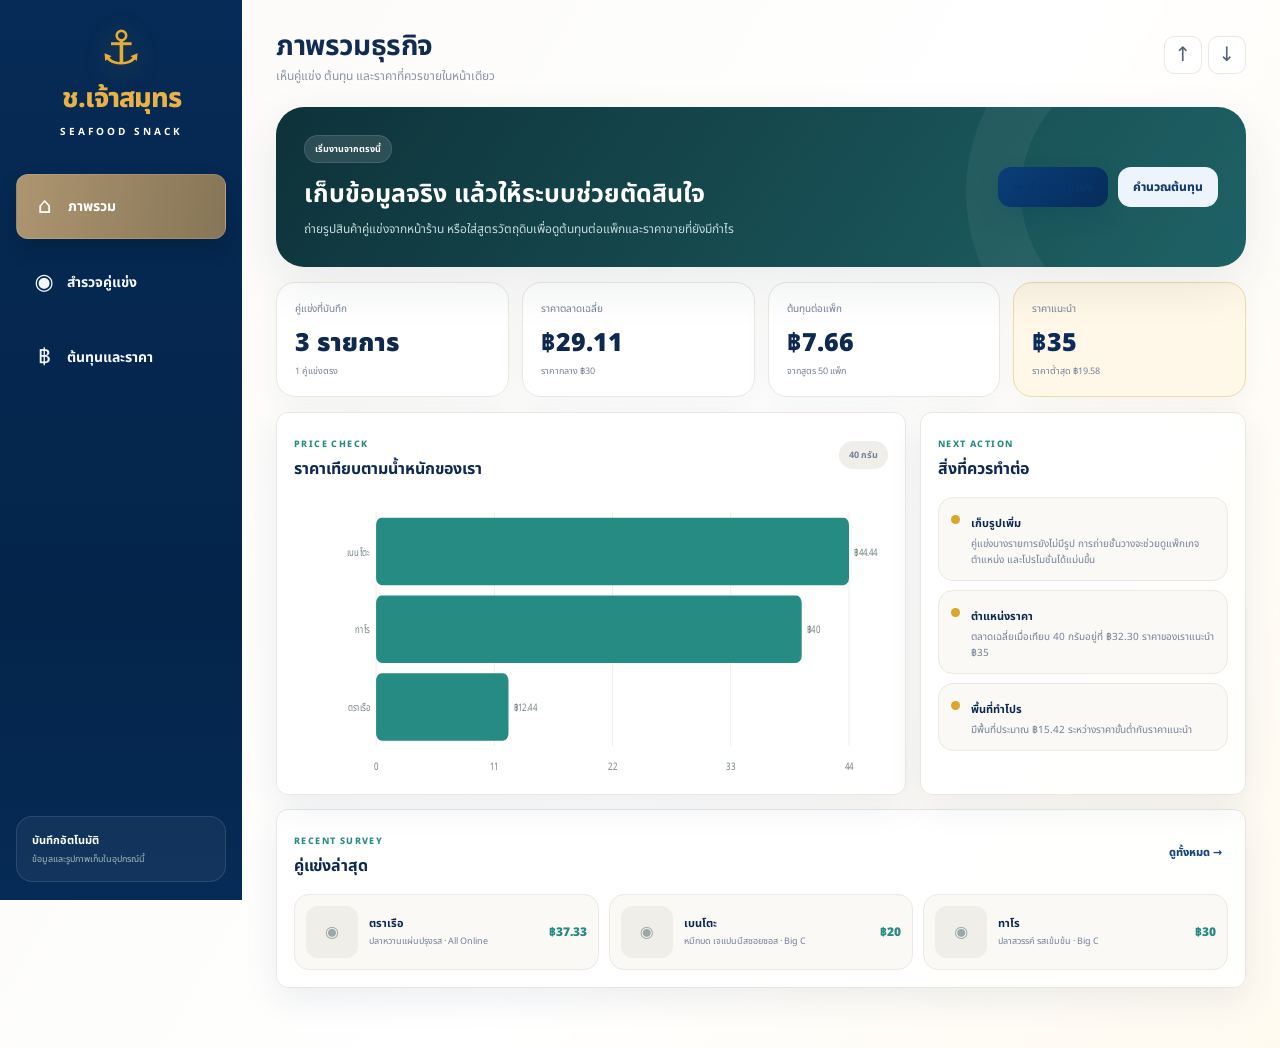
==== commit 2439c2e6: "Restore working interactive dashboard" ====
--- a/index.html
+++ b/index.html
@@ -3,9 +3,9 @@
 <head>
   <meta charset="utf-8">
   <meta name="viewport" content="width=device-width, initial-scale=1, viewport-fit=cover">
-  <meta name="theme-color" content="#062a55">
+  <meta name="theme-color" content="#f6f4ef">
   <meta name="description" content="ระบบสำรวจคู่แข่ง คำนวณต้นทุนวัตถุดิบ และตั้งราคาสำหรับ ช.เจ้าสมุทร">
-  <title>ช.เจ้าสมุทร — Business Dashboard</title>
+  <title>ช.เจ้าสมุทร — Market & Costing</title>
   <link rel="preconnect" href="https://fonts.googleapis.com">
   <link rel="preconnect" href="https://fonts.gstatic.com" crossorigin>
   <link href="https://fonts.googleapis.com/css2?family=Noto+Sans+Thai:wght@400;500;600;700;800&display=swap" rel="stylesheet">
@@ -22,405 +22,31 @@
     </div>
     <nav class="nav" id="desktopNav">
       <button class="nav-item active" data-page="dashboard"><span>⌂</span><b>ภาพรวม</b></button>
-      <button class="nav-item" data-page="competitors"><span>⌕</span><b>สำรวจคู่แข่ง</b></button>
-      <button class="nav-item" data-page="costing"><span>▦</span><b>ต้นทุนและราคา</b></button>
+      <button class="nav-item" data-page="competitors"><span>◉</span><b>สำรวจคู่แข่ง</b></button>
+      <button class="nav-item" data-page="costing"><span>฿</span><b>ต้นทุนและราคา</b></button>
     </nav>
-    <div class="sidebar-art" aria-hidden="true"><span class="wave-line wave-1"></span><span class="wave-line wave-2"></span><span class="boat">⌁</span></div>
-    <div class="sidebar-account"><span>⚓</span><b>ช.เจ้าสมุทร</b><i>⌄</i></div>
+    <div class="sidebar-note"><b>บันทึกอัตโนมัติ</b><span>ข้อมูลและรูปภาพเก็บในอุปกรณ์นี้</span></div>
   </aside>
 
   <main class="main">
     <header class="topbar">
-      <div>
-        <div class="eyebrow">ช.เจ้าสมุทร Business Tool</div>
-        <h2 id="pageTitle">ภาพรวมธุรกิจและการตั้งราคา</h2>
-        <p id="pageSubtitle">เครื่องมือสำรวจคู่แข่ง วิเคราะห์ต้นทุน และแนะนำราคา</p>
-      </div>
-      <div class="topbar-right">
-        <div class="date-chip"><span>▣</span><b id="currentDate">—</b><i>⌄</i></div>
-        <button class="btn primary top-add-btn" id="dashboardAddCompetitor">＋ เพิ่มรายการคู่แข่ง</button>
-        <div class="data-actions">
-          <button class="icon-btn" id="importBtn" title="นำเข้าข้อมูล">↑</button>
-          <button class="icon-btn" id="exportBtn" title="สำรองข้อมูล">↓</button>
-          <input type="file" id="importFile" accept="application/json" hidden>
-        </div>
-      </div>
+      <div><div class="eyebrow">ช.เจ้าสมุทร Business Tool</div><h2 id="pageTitle">ภาพรวมธุรกิจ</h2><p id="pageSubtitle">เห็นคู่แข่ง ต้นทุน และราคาที่ควรขายในหน้าเดียว</p></div>
+      <div class="data-actions"><button class="icon-btn" id="importBtn" title="นำเข้าข้อมูล">↑</button><button class="icon-btn" id="exportBtn" title="สำรองข้อมูล">↓</button><input type="file" id="importFile" accept="application/json" hidden></div>
     </header>
-    <button id="quickAddCompetitor" class="hidden" type="button" aria-hidden="true"></button>
 
     <section class="page active" id="dashboardPage">
-      <div class="kpi-grid dashboard-kpis" id="kpiCards"></div>
-
-      <article class="panel dashboard-competitors-panel">
-        <div class="panel-head compact-head">
-          <div><span class="section-icon">▧</span><h3>คู่แข่งล่าสุด</h3></div>
-          <button class="text-btn" data-go="competitors">ดูทั้งหมด →</button>
-        </div>
-        <div class="dashboard-competitor-grid" id="recentCompetitors"></div>
-      </article>
-
-      <div class="dashboard-lower-grid">
-        <article class="panel dashboard-cost-panel">
-          <div class="panel-head compact-head">
-            <div><span class="section-icon">♜</span><h3>ต้นทุนวัตถุดิบและการผลิต</h3></div>
-            <button class="btn ghost small" data-go="costing">✎ แก้ไขต้นทุน</button>
-          </div>
-          <div class="dashboard-table-wrap">
-            <table class="dashboard-cost-table">
-              <thead><tr><th>วัตถุดิบ</th><th>ปริมาณที่ซื้อ</th><th>ราคาที่ซื้อ</th><th>ปริมาณที่ใช้</th><th>สูญเสีย (%)</th><th>ต้นทุน</th></tr></thead>
-              <tbody id="dashboardCostRows"></tbody>
-            </table>
-          </div>
-          <div class="cost-equation" id="dashboardCostEquation"></div>
-          <p class="dashboard-note" id="dashboardCostNote"></p>
-        </article>
-
-        <div class="dashboard-price-column">
-          <article class="panel recommendation-panel">
-            <div class="recommendation-head"><span>♛</span><h3>ราคาแนะนำ</h3><i>★</i></div>
-            <div class="recommendation-body">
-              <div class="recommendation-main">
-                <span>ราคาขายปลีกแนะนำ</span>
-                <strong id="dashboardRecommendedPrice">฿—</strong>
-                <small id="dashboardPackLabel">ต่อแพ็ก</small>
-              </div>
-              <div class="recommendation-details" id="dashboardPriceDetails"></div>
-            </div>
-          </article>
-
-          <article class="panel dashboard-chart-panel">
-            <div class="panel-head compact-head">
-              <div><span class="section-icon gold">♜</span><h3>เปรียบเทียบราคาตลาด <small id="chartWeight">—</small></h3></div>
-            </div>
-            <div class="price-chart" id="priceChart"></div>
-            <div class="chart-source">ⓘ ข้อมูลจากการสำรวจที่บันทึกในระบบ</div>
-          </article>
-        </div>
-      </div>
-      <div id="dashboardInsights" hidden></div>
+      <div class="hero-card"><div><span class="hero-badge">เริ่มงานจากตรงนี้</span><h3>เก็บข้อมูลจริง แล้วให้ระบบช่วยตัดสินใจ</h3><p>ถ่ายรูปสินค้าคู่แข่งจากหน้าร้าน หรือใส่สูตรวัตถุดิบเพื่อดูต้นทุนต่อแพ็กและราคาขายที่ยังมีกำไร</p></div><div class="hero-actions"><button class="btn primary" id="quickAddCompetitor">＋ ถ่ายรูปคู่แข่ง</button><button class="btn secondary" data-go="costing">คำนวณต้นทุน</button></div></div>
+      <div class="kpi-grid" id="kpiCards"></div>
+      <div class="dashboard-grid"><article class="panel chart-panel"><div class="panel-head"><div><span class="section-kicker">PRICE CHECK</span><h3>ราคาเทียบตามน้ำหนักของเรา</h3></div><span class="soft-pill" id="chartWeight">—</span></div><div class="price-chart" id="priceChart"></div></article><article class="panel"><div class="panel-head"><div><span class="section-kicker">NEXT ACTION</span><h3>สิ่งที่ควรทำต่อ</h3></div></div><div class="insight-list" id="dashboardInsights"></div></article></div>
+      <article class="panel recent-panel"><div class="panel-head"><div><span class="section-kicker">RECENT SURVEY</span><h3>คู่แข่งล่าสุด</h3></div><button class="text-btn" data-go="competitors">ดูทั้งหมด →</button></div><div class="recent-list" id="recentCompetitors"></div></article>
     </section>
 
-    <section class="page" id="competitorsPage">
-      <div class="section-intro">
-        <div><h3>สำรวจคู่แข่ง</h3><p>ถ่ายรูปสินค้า เก็บราคา น้ำหนัก โปรโมชั่น และข้อสังเกตจากหน้าร้าน</p></div>
-        <button class="btn primary" id="addCompetitorBtn">＋ เพิ่มคู่แข่ง</button>
-      </div>
-      <div class="filter-bar">
-        <label class="search-field"><span>⌕</span><input id="searchInput" placeholder="ค้นหาแบรนด์ สินค้า หรือร้าน"></label>
-        <select id="channelFilter"><option value="">ทุกช่องทาง</option></select>
-        <select id="typeFilter"><option value="">ทุกประเภท</option><option>คู่แข่งตรง</option><option>หมวดเดียวกัน</option><option>คู่แข่งทางอ้อม</option></select>
-        <button class="btn ghost" id="csvBtn">ส่งออก CSV</button>
-      </div>
-      <div class="competitor-grid" id="competitorGrid"></div>
-    </section>
+    <section class="page" id="competitorsPage"><div class="section-intro"><div><h3>สำรวจคู่แข่ง</h3><p>ถ่ายรูปสินค้า เก็บราคา น้ำหนัก โปรโมชั่น และข้อสังเกตจากหน้าร้าน</p></div><button class="btn primary" id="addCompetitorBtn">＋ เพิ่มคู่แข่ง</button></div><div class="filter-bar"><label class="search-field"><span>⌕</span><input id="searchInput" placeholder="ค้นหาแบรนด์ สินค้า หรือร้าน"></label><select id="channelFilter"><option value="">ทุกช่องทาง</option></select><select id="typeFilter"><option value="">ทุกประเภท</option><option>คู่แข่งตรง</option><option>หมวดเดียวกัน</option><option>คู่แข่งทางอ้อม</option></select><button class="btn ghost" id="csvBtn">ส่งออก CSV</button></div><div class="competitor-grid" id="competitorGrid"></div></section>
 
-    <section class="page" id="costingPage">
-      <div class="section-intro">
-        <div><h3>ต้นทุนวัตถุดิบและราคาขาย</h3><p>ใส่สูตรผลิตหนึ่งรอบ ระบบจะคำนวณต้นทุนต้อแพ็กและราคาที่เหมาะสมให้ทันที</p></div>
-        <button class="btn ghost" id="resetCostingBtn">เริ่มสูตรใหม่</button>
-      </div>
-      <div class="step-strip"><div class="step active"><b>1</b><span>สูตรผลิต</span></div><div class="step active"><b>2</b><span>ต้นทุนต้อแพ็ก</span></div><div class="step active"><b>3</b><span>ราคาขาย</span></div></div>
-      <div class="costing-layout">
-        <div class="costing-main">
-          <article class="panel form-panel"><div class="panel-head"><div><span class="section-kicker">BATCH SETUP</span><h3>ข้อมูลการผลิตต่อรอบ</h3></div></div><div class="simple-form three" id="batchForm"></div></article>
-          <article class="panel ingredient-panel">
-            <div class="panel-head"><div><span class="section-kicker">RECIPE COST</span><h3>วัตถุดิบในสูตร</h3></div><button class="btn small" id="addIngredientBtn">＋ เพิ่มวัตถุดิบ</button></div>
-            <div class="ingredient-head"><span>วัตถุดิบ</span><span>ซื้อมา</span><span>ราคา</span><span>ใช้ในสูตร</span><span>สูญเสีย</span><span>ต้นทุน</span><span></span></div>
-            <div class="ingredient-list" id="ingredientList"></div>
-            <div class="ingredient-help">ตัวอย่าง: ซื้อปลา 1,000 กรัม ราคา 120 บาท และใช้ในสูตร 500 กรัม ระบบคิดต้นทุนให้ 60 บาท</div>
-          </article>
-          <article class="panel form-panel"><div class="panel-head"><div><span class="section-kicker">OTHER COSTS</span><h3>ค่าใช้จ่ายการผลิตอื่น</h3></div></div><div class="simple-form three" id="otherCostForm"></div></article>
-          <article class="panel form-panel"><div class="panel-head"><div><span class="section-kicker">TRADE TERMS</span><h3>เงื่อนไขการขาย</h3></div></div><div class="simple-form three" id="tradeForm"></div></article>
-        </div>
-        <aside class="cost-summary">
-          <div class="summary-card sticky-card"><span class="summary-label">ต้นทุนจริงต้อแพ็ก</span><div class="summary-cost" id="costPerPack">฿—</div><div class="cost-breakdown" id="costBreakdown"></div><div class="summary-divider"></div><span class="summary-label">ราคาขายปลีกแนะนำ</span><div class="recommended-price" id="recommendedPrice">฿—</div><div class="price-context" id="priceContext"></div></div>
-          <div class="scenario-list" id="scenarioList"></div>
-          <div class="panel compact-panel"><div class="panel-head"><div><span class="section-kicker">BUYER CHECK</span><h3>ก่อนคุยกับห้าง</h3></div></div><div class="insight-list" id="pricingAdvice"></div></div>
-        </aside>
-      </div>
-    </section>
+    <section class="page" id="costingPage"><div class="section-intro"><div><h3>ต้นทุนวัตถุดิบและราคาขาย</h3><p>ใส่สูตรผลิตหนึ่งรอบ ระบบจะคำนวณต้นทุนต่อแพ็กและราคาที่เหมาะสมให้ทันที</p></div><button class="btn ghost" id="resetCostingBtn">เริ่มสูตรใหม่</button></div><div class="step-strip"><div class="step active"><b>1</b><span>สูตรผลิต</span></div><div class="step active"><b>2</b><span>ต้นทุนต่อแพ็ก</span></div><div class="step active"><b>3</b><span>ราคาขาย</span></div></div><div class="costing-layout"><div class="costing-main"><article class="panel form-panel"><div class="panel-head"><div><span class="section-kicker">BATCH SETUP</span><h3>ข้อมูลการผลิตต่อรอบ</h3></div></div><div class="simple-form three" id="batchForm"></div></article><article class="panel ingredient-panel"><div class="panel-head"><div><span class="section-kicker">RECIPE COST</span><h3>วัตถุดิบในสูตร</h3></div><button class="btn small" id="addIngredientBtn">＋ เพิ่มวัตถุดิบ</button></div><div class="ingredient-head"><span>วัตถุดิบ</span><span>ซื้อมา</span><span>ราคา</span><span>ใช้ในสูตร</span><span>สูญเสีย</span><span>ต้นทุน</span><span></span></div><div class="ingredient-list" id="ingredientList"></div><div class="ingredient-help">ตัวอย่าง: ซื้อปลา 1,000 กรัม ราคา 120 บาท และใช้ในสูตร 500 กรัม ระบบคิดต้นทุนให้ 60 บาท</div></article><article class="panel form-panel"><div class="panel-head"><div><span class="section-kicker">OTHER COSTS</span><h3>ค่าใช้จ่ายการผลิตอื่น</h3></div></div><div class="simple-form three" id="otherCostForm"></div></article><article class="panel form-panel"><div class="panel-head"><div><span class="section-kicker">TRADE TERMS</span><h3>เงื่อนไขการขาย</h3></div></div><div class="simple-form three" id="tradeForm"></div></article></div><aside class="cost-summary"><div class="summary-card sticky-card"><span class="summary-label">ต้นทุนจริงต่อแพ็ก</span><div class="summary-cost" id="costPerPack">฿—</div><div class="cost-breakdown" id="costBreakdown"></div><div class="summary-divider"></div><span class="summary-label">ราคาขายปลีกแนะนำ</span><div class="recommended-price" id="recommendedPrice">฿—</div><div class="price-context" id="priceContext"></div></div><div class="scenario-list" id="scenarioList"></div><div class="panel compact-panel"><div class="panel-head"><div><span class="section-kicker">BUYER CHECK</span><h3>ก่อนคุยกับห้าง</h3></div></div><div class="insight-list" id="pricingAdvice"></div></div></aside></div></section>
   </main>
 </div>
-
-<nav class="bottom-nav"><button class="active" data-page="dashboard"><span>⌂</span>ภาพรวม</button><button data-page="competitors"><span>⌕</span>คู่แข่ง</button><button data-page="costing"><span>▦</span>ต้นทุน</button></nav>
-
-<div class="modal-backdrop" id="competitorModal">
-  <div class="modal competitor-modal">
-    <div class="modal-head"><div><span class="section-kicker">STORE SURVEY</span><h3 id="modalTitle">เพิ่มคู่แข่ง</h3></div><button class="close-btn" id="closeModal">×</button></div>
-    <form id="competitorForm">
-      <div class="modal-body">
-        <div class="photo-uploader" id="photoUploader">
-          <input type="file" id="photoInput" accept="image/*" capture="environment" hidden>
-          <div class="photo-preview" id="photoPreview"><div class="photo-placeholder"><span>▣</span><b>ถ่ายรูปสินค้าหรือชั้นวาง</b><small>กดเพื่อเปิดกล้อง หรือเลือกรูปจากเครื่อง</small></div></div>
-          <div class="photo-actions"><button type="button" class="btn secondary" id="takePhotoBtn">ถ่าย / เลือกรูป</button><button type="button" class="btn ghost hidden" id="removePhotoBtn">ลบรูป</button></div>
-        </div>
-        <div class="form-section"><h4>ข้อมูลสำคัญ</h4><div class="simple-form two">
-          <label><span>แบรนด์ *</span><input name="brand" required placeholder="เช่น ทาโร"></label>
-          <label><span>ชื่อสินค้า / รสชาติ *</span><input name="product" required placeholder="เช่น ปลาเส้นรสเข้มข้น"></label>
-          <label><span>ร้าน / ช่องทาง *</span><input name="channel" required placehlder="เช่น Big C ราชดะริ��𽱅����(����������񱅉�����������o�⏂�Â��⏂�_������#����-��#��-�������͕���Ё�������������ѥ���������#����-��#����W�⏂�-��ѥ�����ѥ���͕���ѕ���⯂⇂⟂�S����S��ׂ⋂⟂���ǂ�d��ѥ�����ѥ���������#����-��#����_��˂��ⷂ�'�ⷂ���ѥ����͕�����𽱅����(����������񱅉�����������g��'��ς⯂�g��ǂ��⫂���_��c��Ѐ����⏂�ǂℤ�����������Ё�����ݕ���Ј������յ��Ȉ��������Ĉ��ѕ�����Ĉ�ɕ�եɕ��𽱅����(����������񱅉����������⏂�˂���˂�o����W��Ѐ���k��˂�\������������Ё����􉹽ɵ��Aɥ���������յ��Ȉ��������Ĉ��ѕ�����Ĉ�ɕ�եɕ��𽱅����(����������񱅉����������⏂�˂���˂�-��o�∀���[��'��˂⇂�ғ��7��Ɩ�WB��S�'&���&�6R"G�S�&�V�&W""֖��#"7FW�#�#����&V����&V���7��-�^-�>-�--��-��-��-�~-�~-�.-�~-��-�N-��-�N-��-�#��7��Ɩ�WB��S�'6�V�b"�6V���FW#�.-�-��-��-��-�>-�-�N-�--��-��-�.-�.-�^-�"�-��-��-��-�.-�--�N-��-�-��-�^-�.-�>-��#����&V����F�c���F�c��F�b6�73�&f�&��6V7F���#�ƃC�-��-�>-�-�-�--�N-��-��-�.-��-�.-�~-�>-�~-�N-�-�>-�~-�s���C��F�b6�73�'&F��r�w&�B"�C�'&F��tw&�B#���F�c���F�c��F�b6�73�&f�&��6V7F���#�ƃC�-��-�N-��-�~-�~-�^-��-�-��-�~-��-��-�.-�--��-��-��-�.-�>-��-�.-�����C��F�b6�73�'6���R�f�&���R#���&V���7��-��-��-�N-�.-�.-�"�-�N-�>-�-�N-�^-���7���FW�F&V��S�'6V�Ɩ�u���B"�6V��FW#�.-�-��-��-��-��-�^-�.-�--�~-��-�>-��-�-��-�~-�B-�.-��-�>-�^-�^-��-��-��-�r-�--��-�~-�--�-��-�N-�N-��-�N-�N-�~-�N-��#���FW�F&V����&V����&V���7��-��-��-�N-��-��-��-���-�.-��-��-��-�--�~-�-�--�S��7���FW�F&V��S�&��FR"�6V��FW#�.-�-��-��-��-�--��-�~-�--�N-�--��-�-�N-��-��-��-�N-��-�N-��-�.-�-��-�^-�~-��-��-��-��-�"-�.-��-�>-�--�>-�~-��-�N-�N-��-�--�^-�B#���FW�F&V����&V����&V���7��-�^-�N-�~-�--��-��-�N-��-�N-��-�"�-�n-��-�.-�--�R���7��Ɩ�WB��S�'W&�"G�S�'W&�"�6V��FW#�&�GG3������#����&V����F�c���F�c���F�c��F�b6�73�&��F��f��B#��'WGF��G�S�&'WGF��"6�73�&'F�v��7B"�C�&6�6V���F�#�-�.-�--�-�^-�N-���'WGF����'WGF��G�S�'7V&֗B"6�73�&'F�&��'�#�-��-�--��-�~-�n-�--�.-��-��-�--��-�S��'WGF�����F�c���f�&����F�c���F�c��F�b6�73�&��vR�Ɩv�F&��"�C�&��vTƖv�F&��#��'WGF���C�&6��6TƖv�F&��#�9s��'WGF���Ɩ�r�C�&Ɩv�F&����vR"�C�.-�>-��-��-�N-��-��-�--�.-��-�r#���F�c��F�b6�73�'F�7B"�C�'F�7B#���F�c��67&�B7&3�&�2#���67&�C��67&�B7&3�&F6�&�&B�c2�2#���67&�C���&�G�����F���+<nav class="bottom-nav"><button class="active" data-page="dashboard"><span>⌂</span>ภาพรวม</button><button data-page="competitors"><span>◉</span>คู่แข่ง</button><button data-page="costing"><span>฿</span>ต้นทุน</button></nav>
+<div class="modal-backdrop" id="competitorModal"><div class="modal competitor-modal"><div class="modal-head"><div><span class="section-kicker">STORE SURVEY</span><h3 id="modalTitle">เพิ่มคู่แข่ง</h3></div><button class="close-btn" id="closeModal">×</button></div><form id="competitorForm"><div class="modal-body"><div class="photo-uploader" id="photoUploader"><input type="file" id="photoInput" accept="image/*" capture="environment" hidden><div class="photo-preview" id="photoPreview"><div class="photo-placeholder"><span>▣</span><b>ถ่ายรูปสินค้าหรือชั้นวาง</b><small>กดเพื่อเปิดกล้อง หรือเลือกรูปจากเครื่อง</small></div></div><div class="photo-actions"><button type="button" class="btn secondary" id="takePhotoBtn">ถ่าย / เลือกรูป</button><button type="button" class="btn ghost hidden" id="removePhotoBtn">ลบรูป</button></div></div><div class="form-section"><h4>ข้อมูลสำคัญ</h4><div class="simple-form two"><label><span>แบรนด์ *</span><input name="brand" required placeholder="เช่น ทาโร"></label><label><span>ชื่อสินค้า / รสชาติ *</span><input name="product" required placeholder="เช่น ปลาเส้นรสเข้มข้น"></label><label><span>ร้าน / ช่องทาง *</span><input name="channel" required placeholder="เช่น Big C ราชดำริ"></label><label><span>ประเภทคู่แข่ง</span><select name="type"><option>คู่แข่งตรง</option><option selected>หมวดเดียวกัน</option><option>คู่แข่งทางอ้อม</option></select></label><label><span>น้ำหนักสุทธิ (กรัม) *</span><input name="weight" type="number" min="0.01" step="0.01" required></label><label><span>ราคาปกติ (บาท) *</span><input name="normalPrice" type="number" min="0.01" step="0.01" required></label><label><span>ราคาโปร (ถ้ามี)</span><input name="promoPrice" type="number" min="0" step="0.01"></label><label><span>ตำแหน่งวางสินค้า</span><input name="shelf" placeholder="เช่น ระดับสายตา / หน้าแคชเชียร์"></label></div></div><div class="form-section"><h4>ประเมินอย่างรวดเร็ว</h4><div class="rating-grid" id="ratingGrid"></div></div><div class="form-section"><h4>สิ่งที่เห็นจากหน้าร้าน</h4><div class="simple-form one"><label><span>จุดขาย / คำเคลม</span><textarea name="sellingPoint" placeholder="เช่น ปลาแท้ รสเผ็ด โปรตีนสูง แพ็กเปิดปิดได้"></textarea></label><label><span>จุดอ่อน / ข้อสังเกต</span><textarea name="note" placeholder="เช่น แพ็กไม่เด่น สินค้าเหลือน้อย โปรแรงผิดปกติ"></textarea></label><label><span>ลิงก์สินค้า (ถ้ามี)</span><input name="url" type="url" placeholder="https://..."></label></div></div></div><div class="modal-foot"><button type="button" class="btn ghost" id="cancelModal">ยกเลิก</button><button type="submit" class="btn primary">บันทึกข้อมูล</button></div></form></div></div>
+<div class="image-lightbox" id="imageLightbox"><button id="closeLightbox">×</button><img id="lightboxImage" alt="รูปคู่แข่ง"></div><div class="toast" id="toast"></div><script src="app.js"></script>
+</body></html>
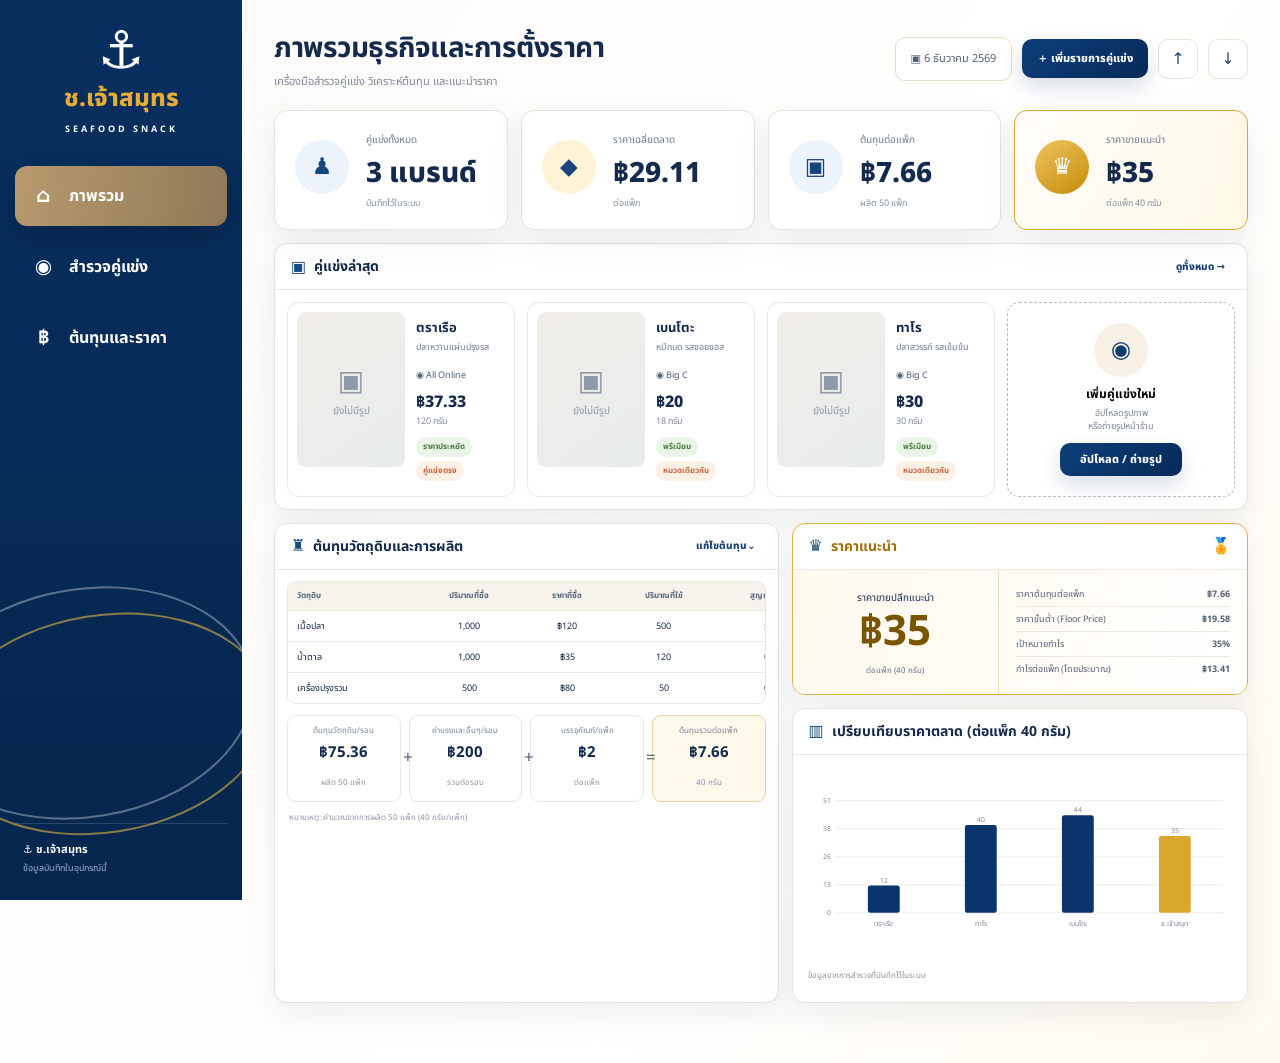
==== commit 940b2503: "Rebuild dashboard to match approved design" ====
--- a/index.html
+++ b/index.html
@@ -1,52 +1,37 @@
 <!doctype html>
 <html lang="th">
 <head>
-  <meta charset="utf-8">
-  <meta name="viewport" content="width=device-width, initial-scale=1, viewport-fit=cover">
-  <meta name="theme-color" content="#f6f4ef">
-  <meta name="description" content="ระบบสำรวจคู่แข่ง คำนวณต้นทุนวัตถุดิบ และตั้งราคาสำหรับ ช.เจ้าสมุทร">
-  <title>ช.เจ้าสมุทร — Market & Costing</title>
-  <link rel="preconnect" href="https://fonts.googleapis.com">
-  <link rel="preconnect" href="https://fonts.gstatic.com" crossorigin>
-  <link href="https://fonts.googleapis.com/css2?family=Noto+Sans+Thai:wght@400;500;600;700;800&display=swap" rel="stylesheet">
-  <link rel="stylesheet" href="styles-v2.css">
-  <link rel="stylesheet" href="styles-v3.css">
+<meta charset="utf-8">
+<meta name="viewport" content="width=device-width, initial-scale=1, viewport-fit=cover">
+<meta name="theme-color" content="#082f60">
+<title>ช.เจ้าสมุทร — วิเคราะห์ต้นทุนและคู่แข่ง</title>
+<link rel="preconnect" href="https://fonts.googleapis.com">
+<link rel="preconnect" href="https://fonts.gstatic.com" crossorigin>
+<link href="https://fonts.googleapis.com/css2?family=Noto+Sans+Thai:wght@400;500;600;700;800&display=swap" rel="stylesheet">
+<link rel="stylesheet" href="styles-v4.css">
 </head>
 <body>
-<div class="app-shell">
-  <aside class="sidebar">
-    <div class="brand brand-v3">
-      <div class="brand-anchor">⚓</div>
-      <div class="brand-name-th">ช.เจ้าสมุทร</div>
-      <div class="brand-tagline">SEAFOOD SNACK</div>
-    </div>
-    <nav class="nav" id="desktopNav">
-      <button class="nav-item active" data-page="dashboard"><span>⌂</span><b>ภาพรวม</b></button>
-      <button class="nav-item" data-page="competitors"><span>◉</span><b>สำรวจคู่แข่ง</b></button>
-      <button class="nav-item" data-page="costing"><span>฿</span><b>ต้นทุนและราคา</b></button>
-    </nav>
-    <div class="sidebar-note"><b>บันทึกอัตโนมัติ</b><span>ข้อมูลและรูปภาพเก็บในอุปกรณ์นี้</span></div>
-  </aside>
-
-  <main class="main">
-    <header class="topbar">
-      <div><div class="eyebrow">ช.เจ้าสมุทร Business Tool</div><h2 id="pageTitle">ภาพรวมธุรกิจ</h2><p id="pageSubtitle">เห็นคู่แข่ง ต้นทุน และราคาที่ควรขายในหน้าเดียว</p></div>
-      <div class="data-actions"><button class="icon-btn" id="importBtn" title="นำเข้าข้อมูล">↑</button><button class="icon-btn" id="exportBtn" title="สำรองข้อมูล">↓</button><input type="file" id="importFile" accept="application/json" hidden></div>
-    </header>
-
-    <section class="page active" id="dashboardPage">
-      <div class="hero-card"><div><span class="hero-badge">เริ่มงานจากตรงนี้</span><h3>เก็บข้อมูลจริง แล้วให้ระบบช่วยตัดสินใจ</h3><p>ถ่ายรูปสินค้าคู่แข่งจากหน้าร้าน หรือใส่สูตรวัตถุดิบเพื่อดูต้นทุนต่อแพ็กและราคาขายที่ยังมีกำไร</p></div><div class="hero-actions"><button class="btn primary" id="quickAddCompetitor">＋ ถ่ายรูปคู่แข่ง</button><button class="btn secondary" data-go="costing">คำนวณต้นทุน</button></div></div>
-      <div class="kpi-grid" id="kpiCards"></div>
-      <div class="dashboard-grid"><article class="panel chart-panel"><div class="panel-head"><div><span class="section-kicker">PRICE CHECK</span><h3>ราคาเทียบตามน้ำหนักของเรา</h3></div><span class="soft-pill" id="chartWeight">—</span></div><div class="price-chart" id="priceChart"></div></article><article class="panel"><div class="panel-head"><div><span class="section-kicker">NEXT ACTION</span><h3>สิ่งที่ควรทำต่อ</h3></div></div><div class="insight-list" id="dashboardInsights"></div></article></div>
-      <article class="panel recent-panel"><div class="panel-head"><div><span class="section-kicker">RECENT SURVEY</span><h3>คู่แข่งล่าสุด</h3></div><button class="text-btn" data-go="competitors">ดูทั้งหมด →</button></div><div class="recent-list" id="recentCompetitors"></div></article>
-    </section>
-
-    <section class="page" id="competitorsPage"><div class="section-intro"><div><h3>สำรวจคู่แข่ง</h3><p>ถ่ายรูปสินค้า เก็บราคา น้ำหนัก โปรโมชั่น และข้อสังเกตจากหน้าร้าน</p></div><button class="btn primary" id="addCompetitorBtn">＋ เพิ่มคู่แข่ง</button></div><div class="filter-bar"><label class="search-field"><span>⌕</span><input id="searchInput" placeholder="ค้นหาแบรนด์ สินค้า หรือร้าน"></label><select id="channelFilter"><option value="">ทุกช่องทาง</option></select><select id="typeFilter"><option value="">ทุกประเภท</option><option>คู่แข่งตรง</option><option>หมวดเดียวกัน</option><option>คู่แข่งทางอ้อม</option></select><button class="btn ghost" id="csvBtn">ส่งออก CSV</button></div><div class="competitor-grid" id="competitorGrid"></div></section>
-
-    <section class="page" id="costingPage"><div class="section-intro"><div><h3>ต้นทุนวัตถุดิบและราคาขาย</h3><p>ใส่สูตรผลิตหนึ่งรอบ ระบบจะคำนวณต้นทุนต่อแพ็กและราคาที่เหมาะสมให้ทันที</p></div><button class="btn ghost" id="resetCostingBtn">เริ่มสูตรใหม่</button></div><div class="step-strip"><div class="step active"><b>1</b><span>สูตรผลิต</span></div><div class="step active"><b>2</b><span>ต้นทุนต่อแพ็ก</span></div><div class="step active"><b>3</b><span>ราคาขาย</span></div></div><div class="costing-layout"><div class="costing-main"><article class="panel form-panel"><div class="panel-head"><div><span class="section-kicker">BATCH SETUP</span><h3>ข้อมูลการผลิตต่อรอบ</h3></div></div><div class="simple-form three" id="batchForm"></div></article><article class="panel ingredient-panel"><div class="panel-head"><div><span class="section-kicker">RECIPE COST</span><h3>วัตถุดิบในสูตร</h3></div><button class="btn small" id="addIngredientBtn">＋ เพิ่มวัตถุดิบ</button></div><div class="ingredient-head"><span>วัตถุดิบ</span><span>ซื้อมา</span><span>ราคา</span><span>ใช้ในสูตร</span><span>สูญเสีย</span><span>ต้นทุน</span><span></span></div><div class="ingredient-list" id="ingredientList"></div><div class="ingredient-help">ตัวอย่าง: ซื้อปลา 1,000 กรัม ราคา 120 บาท และใช้ในสูตร 500 กรัม ระบบคิดต้นทุนให้ 60 บาท</div></article><article class="panel form-panel"><div class="panel-head"><div><span class="section-kicker">OTHER COSTS</span><h3>ค่าใช้จ่ายการผลิตอื่น</h3></div></div><div class="simple-form three" id="otherCostForm"></div></article><article class="panel form-panel"><div class="panel-head"><div><span class="section-kicker">TRADE TERMS</span><h3>เงื่อนไขการขาย</h3></div></div><div class="simple-form three" id="tradeForm"></div></article></div><aside class="cost-summary"><div class="summary-card sticky-card"><span class="summary-label">ต้นทุนจริงต่อแพ็ก</span><div class="summary-cost" id="costPerPack">฿—</div><div class="cost-breakdown" id="costBreakdown"></div><div class="summary-divider"></div><span class="summary-label">ราคาขายปลีกแนะนำ</span><div class="recommended-price" id="recommendedPrice">฿—</div><div class="price-context" id="priceContext"></div></div><div class="scenario-list" id="scenarioList"></div><div class="panel compact-panel"><div class="panel-head"><div><span class="section-kicker">BUYER CHECK</span><h3>ก่อนคุยกับห้าง</h3></div></div><div class="insight-list" id="pricingAdvice"></div></div></aside></div></section>
-  </main>
-</div>
+<div class="app">
+<aside class="sidebar">
+  <div class="brand"><div class="anchor">⚓</div><div class="brand-name">ช.เจ้าสมุทร</div><div class="tagline">SEAFOOD SNACK</div></div>
+  <nav class="nav"><button class="nav-btn active" data-page="dashboard"><span>⌂</span><b>ภาพรวม</b></button><button class="nav-btn" data-page="competitors"><span>◉</span><b>สำรวจคู่แข่ง</b></button><button class="nav-btn" data-page="costing"><span>฿</span><b>ต้นทุนและราคา</b></button></nav>
+  <div class="sea-art"></div><div class="side-foot"><b>⚓ ช.เจ้าสมุทร</b><small>ข้อมูลบันทึกในอุปกรณ์นี้</small></div>
+</aside>
+<main class="main">
+<header class="topbar"><div class="title"><h1 id="pageTitle">ภาพรวมธุรกิจและการตั้งราคา</h1><p id="pageSub">เครื่องมือสำรวจคู่แข่ง วิเคราะห์ต้นทุน และแนะนำราคา</p></div><div class="top-actions"><div class="date-chip" id="dateChip">▣ —</div><button class="btn primary top-add" id="topAdd">＋ เพิ่มรายการคู่แข่ง</button><button class="icon-btn" id="importBtn" title="นำเข้า">↑</button><button class="icon-btn" id="exportBtn" title="ส่งออก">↓</button><input id="importFile" type="file" accept="application/json" hidden></div></header>
+<section class="page active" id="dashboardPage">
+  <div class="kpis" id="kpis"></div>
+  <section class="panel"><div class="panel-head"><div class="head-left"><span>▣</span><h3>คู่แข่งล่าสุด</h3></div><button class="text-link" data-go="competitors">ดูทั้งหมด →</button></div><div class="competitor-strip" id="latestStrip"></div></section>
+  <div class="lower">
+    <section class="panel cost-panel"><div class="panel-head"><div class="head-left"><span>♜</span><h3>ต้นทุนวัตถุดิบและการผลิต</h3></div><button class="text-link" data-go="costing">แก้ไขต้นทุน⌄</button></div><div class="table-wrap"><table class="cost-table"><thead><tr><th>วัตถุดิบ</th><th>ปริมาณที่ซื้อ</th><th>ราคาที่ซื้อ</th><th>ปริมาณที่ใช้</th><th>สูญเสีย (%)</th><th>ต้นทุน</th></tr></thead><tbody id="dashCostRows"></tbody></table></div><div class="equation" id="costEquation"></div><p class="note" id="batchNote"></p></section>
+    <div class="right-stack"><section class="panel recommend"><div class="panel-head"><div class="head-left"><span>♛</span><h3>ราคาแนะนำ</h3></div><span>🏅</span></div><div class="rec-body"><div class="rec-main"><span>ราคาขายปลีกแนะนำ</span><strong id="dashRecommended">฿—</strong><small id="dashPackInfo">ต่อแพ็ก</small></div><div class="rec-details" id="dashRecDetails"></div></div></section><section class="panel chart-panel"><div class="panel-head"><div class="head-left"><span>▥</span><h3 id="chartTitle">เปรียบเทียบราคาตลาด</h3></div></div><div class="chart-wrap" id="marketChart"></div><div class="chart-note">ข้อมูลจากการสำรวจที่บันทึกไว้ในระบบ</div></section></div>
+  </div>
+</section>
+<section class="page" id="competitorsPage"><div class="section-title"><div><h2>สำรวจคู่แข่ง</h2><p>ถ่ายรูปสินค้า เก็บราคา น้ำหนัก โปรโมชั่น และข้อสังเกตจากหน้าร้าน</p></div><button class="btn primary" id="addCompetitor">＋ เพิ่มคู่แข่ง</button></div><div class="filters"><input class="input" id="search" placeholder="ค้นหาแบรนด์ สินค้า หรือร้าน"><select id="channelFilter"><option value="">ทุกช่องทาง</option></select><select id="typeFilter"><option value="">ทุกประเภท</option><option>คู่แข่งตรง</option><option>หมวดเดียวกัน</option><option>คู่แข่งทางอ้อม</option></select><button class="btn ghost" id="csvBtn">ส่งออก CSV</button></div><div class="competitor-grid" id="competitorGrid"></div></section>
+<section class="page" id="costingPage"><div class="section-title"><div><h2>ต้นทุนวัตถุดิบและราคาขาย</h2><p>ใส่สูตรผลิตหนึ่งรอบ ระบบจะคำนวณต้นทุนต่อแพ็กและราคาที่เหมาะสมทันที</p></div><button class="btn ghost" id="resetCosting">เริ่มสูตรใหม่</button></div><div class="cost-layout"><div class="stack"><section class="panel form-panel"><h3>ข้อมูลการผลิตต่อรอบ</h3><div class="form-grid" id="batchForm"></div></section><section class="panel form-panel"><div style="display:flex;justify-content:space-between;align-items:center;margin-bottom:11px"><h3 style="margin:0">วัตถุดิบในสูตร</h3><button class="btn light" id="addIngredient">＋ เพิ่มวัตถุดิบ</button></div><div class="ingredients-head"><span>วัตถุดิบ</span><span>ซื้อมา</span><span>ราคา</span><span>ใช้ในสูตร</span><span>สูญเสีย</span><span>ต้นทุน</span><span></span></div><div id="ingredientRows"></div></section><section class="panel form-panel"><h3>ค่าใช้จ่ายการผลิตอื่น</h3><div class="form-grid" id="otherForm"></div></section><section class="panel form-panel"><h3>เงื่อนไขการขาย</h3><div class="form-grid" id="tradeForm"></div></section></div><aside><div class="summary"><div class="muted">ต้นทุนจริงต่อแพ็ก</div><div class="big" id="costPerPack">฿—</div><div id="costBreakdown"></div><div class="divider"></div><div class="muted">ราคาขายปลีกแนะนำ</div><div class="gold-big" id="recommendedPrice">฿—</div><div id="priceContext" style="font-size:9px;color:#c4d4e5;margin-top:8px"></div></div><div id="scenarioList"></div></aside></div></section>
+</main></div>
 <nav class="bottom-nav"><button class="active" data-page="dashboard"><span>⌂</span>ภาพรวม</button><button data-page="competitors"><span>◉</span>คู่แข่ง</button><button data-page="costing"><span>฿</span>ต้นทุน</button></nav>
-<div class="modal-backdrop" id="competitorModal"><div class="modal competitor-modal"><div class="modal-head"><div><span class="section-kicker">STORE SURVEY</span><h3 id="modalTitle">เพิ่มคู่แข่ง</h3></div><button class="close-btn" id="closeModal">×</button></div><form id="competitorForm"><div class="modal-body"><div class="photo-uploader" id="photoUploader"><input type="file" id="photoInput" accept="image/*" capture="environment" hidden><div class="photo-preview" id="photoPreview"><div class="photo-placeholder"><span>▣</span><b>ถ่ายรูปสินค้าหรือชั้นวาง</b><small>กดเพื่อเปิดกล้อง หรือเลือกรูปจากเครื่อง</small></div></div><div class="photo-actions"><button type="button" class="btn secondary" id="takePhotoBtn">ถ่าย / เลือกรูป</button><button type="button" class="btn ghost hidden" id="removePhotoBtn">ลบรูป</button></div></div><div class="form-section"><h4>ข้อมูลสำคัญ</h4><div class="simple-form two"><label><span>แบรนด์ *</span><input name="brand" required placeholder="เช่น ทาโร"></label><label><span>ชื่อสินค้า / รสชาติ *</span><input name="product" required placeholder="เช่น ปลาเส้นรสเข้มข้น"></label><label><span>ร้าน / ช่องทาง *</span><input name="channel" required placeholder="เช่น Big C ราชดำริ"></label><label><span>ประเภทคู่แข่ง</span><select name="type"><option>คู่แข่งตรง</option><option selected>หมวดเดียวกัน</option><option>คู่แข่งทางอ้อม</option></select></label><label><span>น้ำหนักสุทธิ (กรัม) *</span><input name="weight" type="number" min="0.01" step="0.01" required></label><label><span>ราคาปกติ (บาท) *</span><input name="normalPrice" type="number" min="0.01" step="0.01" required></label><label><span>ราคาโปร (ถ้ามี)</span><input name="promoPrice" type="number" min="0" step="0.01"></label><label><span>ตำแหน่งวางสินค้า</span><input name="shelf" placeholder="เช่น ระดับสายตา / หน้าแคชเชียร์"></label></div></div><div class="form-section"><h4>ประเมินอย่างรวดเร็ว</h4><div class="rating-grid" id="ratingGrid"></div></div><div class="form-section"><h4>สิ่งที่เห็นจากหน้าร้าน</h4><div class="simple-form one"><label><span>จุดขาย / คำเคลม</span><textarea name="sellingPoint" placeholder="เช่น ปลาแท้ รสเผ็ด โปรตีนสูง แพ็กเปิดปิดได้"></textarea></label><label><span>จุดอ่อน / ข้อสังเกต</span><textarea name="note" placeholder="เช่น แพ็กไม่เด่น สินค้าเหลือน้อย โปรแรงผิดปกติ"></textarea></label><label><span>ลิงก์สินค้า (ถ้ามี)</span><input name="url" type="url" placeholder="https://..."></label></div></div></div><div class="modal-foot"><button type="button" class="btn ghost" id="cancelModal">ยกเลิก</button><button type="submit" class="btn primary">บันทึกข้อมูล</button></div></form></div></div>
-<div class="image-lightbox" id="imageLightbox"><button id="closeLightbox">×</button><img id="lightboxImage" alt="รูปคู่แข่ง"></div><div class="toast" id="toast"></div><script src="app.js"></script>
-</body></html>+<div class="modal-bg" id="modal"><div class="modal"><div class="modal-head"><h3 id="modalTitle">เพิ่มคู่แข่ง</h3><button class="close" id="closeModal">×</button></div><form id="competitorForm"><div class="modal-body"><div class="photo-box"><input type="file" id="photoInput" accept="image/*" capture="environment" hidden><div class="photo-preview" id="photoPreview"><div>▣<br><b>ถ่ายรูปสินค้าหรือชั้นวาง</b><br><small>กดเพื่อเปิดกล้อง หรือเลือกรูปจากเครื่อง</small></div></div><div class="photo-tools"><button type="button" class="btn light" id="photoBtn">ถ่าย / เลือกรูป</button><button type="button" class="btn ghost hidden" id="removePhoto">ลบรูป</button></div></div><div class="modal-grid"><div><label>แบรนด์ *</label><input class="input" name="brand" required></div><div><label>ชื่อสินค้า / รสชาติ *</label><input class="input" name="product" required></div><div><label>ร้าน / ช่องทาง *</label><input class="input" name="channel" required></div><div><label>ประเภทคู่แข่ง</label><select name="type"><option>คู่แข่งตรง</option><option selected>หมวดเดียวกัน</option><option>คู่แข่งทางอ้อม</option></select></div><div><label>น้ำหนักสุทธิ (กรัม) *</label><input class="input" name="weight" type="number" min="0.01" step="0.01" required></div><div><label>ราคาปกติ (บาท) *</label><input class="input" name="normalPrice" type="number" min="0.01" step="0.01" required></div><div><label>ราคาโปร</label><input class="input" name="promoPrice" type="number" min="0" step="0.01"></div><div><label>ตำแหน่งวาง</label><input class="input" name="shelf"></div></div><div class="ratings" id="ratings"></div><div class="modal-grid"><div class="wide"><label>จุดขาย / คำเคลม</label><textarea name="sellingPoint"></textarea></div><div class="wide"><label>จุดอ่อน / ข้อสังเกต</label><textarea name="note"></textarea></div><div class="wide"><label>ลิงก์สินค้า</label><input class="input" name="url" type="url"></div></div></div><div class="modal-foot"><button type="button" class="btn ghost" id="cancelModal">ยกเลิก</button><button class="btn primary" type="submit">บันทึกข้อมูล</button></div></form></div></div>
+<div class="lightbox" id="lightbox"><button id="closeLightbox">×</button><img id="lightboxImg" alt="รูปคู่แข่ง"></div><div class="toast" id="toast"></div>
+<script src="app-v4-1.js"></script><script src="app-v4-2.js"></script><script src="app-v4-3.js"></script><script src="app-v4-4.js"></script>
+</body></html>
--- a/styles-v4.css
+++ b/styles-v4.css
@@ -0,0 +1,12 @@
+:root{--navy:#082f60;--navy2:#05264e;--navy3:#0d3e79;--gold:#d9a62d;--gold2:#f2c75b;--cream:#fbfaf7;--surface:#fff;--ink:#132a4d;--muted:#7d889a;--line:#e8e3da;--green:#15976b;--red:#cf5c5c;--soft:#f7f5f0;--shadow:0 11px 34px rgba(25,48,82,.08);--r:14px}
+*{box-sizing:border-box}html,body{margin:0;min-height:100%;font-family:"Noto Sans Thai",system-ui,sans-serif;color:var(--ink);background:linear-gradient(120deg,#fbfaf7,#fff 60%,#fffaf0)}button,input,select,textarea{font:inherit}button{cursor:pointer}.hidden{display:none!important}
+.app{display:grid;grid-template-columns:242px minmax(0,1fr);min-height:100vh}.sidebar{position:sticky;top:0;height:100vh;background:linear-gradient(180deg,#082f60,#05264e);padding:22px 15px;color:#fff;display:flex;flex-direction:column;overflow:hidden}.brand{text-align:center;padding:4px 4px 30px;position:relative;z-index:2}.anchor{font-size:52px;line-height:1;color:#fff}.brand-name{font-size:24px;color:#e7ad32;font-weight:800;margin-top:3px}.tagline{font-size:9px;letter-spacing:3px;font-weight:700;margin-top:5px}.nav{display:grid;gap:11px;z-index:2}.nav-btn{border:0;background:transparent;color:#fff;padding:15px 16px;border-radius:12px;display:flex;gap:13px;align-items:center;text-align:left;font-weight:700}.nav-btn span{font-size:20px;width:25px;text-align:center}.nav-btn.active{background:linear-gradient(100deg,#b89a6d,#8f7957);box-shadow:0 13px 25px rgba(0,0,0,.18)}.nav-btn:hover{background-color:rgba(255,255,255,.08)}.sea-art{position:absolute;left:-85px;bottom:82px;width:340px;height:230px;border-radius:50%;border:2px solid rgba(255,255,255,.34);transform:rotate(-9deg)}.sea-art:after{content:"";position:absolute;inset:27px -15px -20px 15px;border-radius:50%;border:2px solid rgba(224,174,67,.62)}.side-foot{margin-top:auto;border-top:1px solid rgba(255,255,255,.14);padding:17px 8px 3px;font-size:11px;z-index:2}.side-foot small{display:block;color:#9db2ce;margin-top:3px;font-size:9px}
+.main{min-width:0;padding:27px 32px 60px}.topbar{display:flex;justify-content:space-between;align-items:center;gap:16px;margin-bottom:20px}.title h1{margin:0;font-size:28px;letter-spacing:-.5px}.title p{margin:3px 0 0;font-size:11px;color:var(--muted)}.top-actions{display:flex;align-items:center;gap:10px}.date-chip{height:44px;border:1px solid #e8ddc9;background:rgba(255,255,255,.87);border-radius:10px;padding:0 15px;display:flex;align-items:center;gap:9px;color:#566174;font-size:11px}.btn{border:0;border-radius:10px;padding:11px 15px;font-weight:800;font-size:11px;display:inline-flex;align-items:center;justify-content:center;gap:7px}.btn.primary{background:linear-gradient(135deg,#0d3e79,#062b59);color:white;box-shadow:0 9px 22px rgba(7,49,99,.16)}.btn.light{background:#eef4fb;color:#123d73}.btn.ghost{background:#fff;color:#163c6c;border:1px solid var(--line)}.btn.gold{background:var(--gold);color:#fff}.btn.danger{background:#fff0f0;color:var(--red)}.icon-btn{width:40px;height:40px;border:1px solid var(--line);border-radius:10px;background:#fff;color:#21466f}.page{display:none}.page.active{display:block;animation:fade .2s ease}@keyframes fade{from{opacity:.35;transform:translateY(4px)}to{opacity:1;transform:none}}
+.kpis{display:grid;grid-template-columns:repeat(4,minmax(0,1fr));gap:13px;margin-bottom:13px}.kpi{min-height:120px;background:#fff;border:1px solid var(--line);border-radius:13px;padding:17px 17px 15px 91px;position:relative;display:flex;flex-direction:column;justify-content:center;box-shadow:var(--shadow)}.kpi-icon{position:absolute;left:20px;top:29px;width:54px;height:54px;border-radius:50%;background:#edf3fa;color:#17457d;display:grid;place-items:center;font-size:23px}.kpi:nth-child(2) .kpi-icon{background:#fff2d5}.kpi:nth-child(4){border-color:#dca72d;background:linear-gradient(120deg,#fffdfa,#fff7e6)}.kpi:nth-child(4) .kpi-icon{background:linear-gradient(145deg,#efc45c,#c68c0b);color:#fff}.kpi-label{font-size:10px;color:#6e7b8f}.kpi-value{font-size:28px;font-weight:800;margin:4px 0 1px}.kpi-note{font-size:9px;color:#8490a2}.panel{background:#fff;border:1px solid var(--line);border-radius:13px;box-shadow:var(--shadow)}.panel-head{height:46px;padding:0 16px;display:flex;align-items:center;justify-content:space-between;border-bottom:1px solid #eee8df}.panel-head h3{margin:0;font-size:14px}.panel-head .head-left{display:flex;align-items:center;gap:8px}.panel-head .head-left span{color:#174b82}.text-link{border:0;background:transparent;color:#143e73;font-size:10px;font-weight:800}.competitor-strip{padding:12px;display:grid;grid-template-columns:repeat(4,minmax(0,1fr));gap:12px}.mini-card{border:1px solid #ebe6de;border-radius:12px;padding:9px;display:grid;grid-template-columns:108px 1fr;gap:11px;min-height:185px;background:#fff}.mini-img{height:155px;border-radius:9px;background:linear-gradient(145deg,#f1eee8,#e7ecec);overflow:hidden;display:grid;place-items:center;color:#8f99a7;text-align:center;font-size:10px}.mini-img img{width:100%;height:100%;object-fit:cover}.mini-body{min-width:0;padding:6px 0}.mini-body h4{font-size:13px;margin:0}.mini-body p{font-size:9px;color:#707c8f;margin:3px 0 7px;line-height:1.4}.mini-channel{font-size:9px;color:#4d5f78}.mini-price{font-size:16px;font-weight:800;margin-top:5px}.mini-weight{font-size:9px;color:#7e8998}.tags{display:flex;gap:4px;flex-wrap:wrap;margin-top:9px}.tag{font-size:8px;border-radius:99px;padding:4px 7px;background:#eaf5e8;color:#477c42;font-weight:700}.tag.alt{background:#fff0e6;color:#c36843}.add-card{border:1px dashed #b7bdc5;border-radius:12px;background:#fff;min-height:185px;display:grid;place-items:center;text-align:center;padding:14px}.add-card .cam{width:54px;height:54px;border-radius:50%;background:#f7f0e4;display:grid;place-items:center;font-size:23px;color:#103b70;margin:auto}.add-card b{font-size:12px;display:block;margin-top:8px}.add-card p{font-size:9px;color:#7a8494;line-height:1.5;margin:4px 0 9px}
+.lower{display:grid;grid-template-columns:minmax(0,1.05fr) minmax(420px,.95fr);gap:13px;margin-top:13px}.cost-panel{padding-bottom:14px}.table-wrap{margin:11px 12px 0;border:1px solid #ebe5dc;border-radius:9px;overflow:auto}.cost-table{width:100%;border-collapse:collapse;min-width:620px}.cost-table th{background:#f6f3ed;padding:8px 9px;font-size:8px;color:#56647a}.cost-table td{padding:8px 9px;font-size:9px;text-align:center;border-top:1px solid #eee9e1}.cost-table th:first-child,.cost-table td:first-child{text-align:left}.equation{display:grid;grid-template-columns:repeat(4,1fr);gap:8px;margin:11px 12px 0}.eq{border:1px solid #ebe6df;border-radius:9px;padding:9px;text-align:center;position:relative}.eq:not(:last-child):after{content:"+";position:absolute;right:-8px;top:50%;transform:translate(50%,-50%);font-size:17px;color:#53647b;z-index:2}.eq:nth-last-child(2):after{content:"="}.eq.highlight{border-color:#ecd49a;background:#fff9ec}.eq span{font-size:8px;color:#768196;display:block}.eq strong{font-size:15px;display:block;margin:4px 0}.eq small{font-size:8px;color:#8c95a3}.note{font-size:8px;color:#8c95a3;margin:10px 14px 0}.right-stack{display:grid;gap:13px}.recommend{border-color:#e1b044;overflow:hidden}.recommend .panel-head{color:#a27008}.rec-body{display:grid;grid-template-columns:1fr 1.2fr;background:linear-gradient(110deg,#fff9ed,#fff)}.rec-main{text-align:center;padding:14px 17px;border-right:1px solid #eee0bc}.rec-main span{font-size:10px}.rec-main strong{font-size:42px;color:#795500;display:block;line-height:1.15}.rec-main small{font-size:8px;color:#667287}.rec-details{padding:12px 17px;display:grid;align-content:center}.rec-row{display:flex;justify-content:space-between;font-size:9px;padding:5px 0;border-bottom:1px solid #eee8dd;color:#566176}.rec-row:last-child{border-bottom:0}.chart-panel{padding-bottom:11px}.chart-wrap{height:214px;padding:10px 15px 0}.chart-wrap svg{width:100%;height:100%;overflow:visible}.gridline{stroke:#ebe7df;stroke-width:1}.axis-text{fill:#7d8797;font-size:9px}.bar{fill:#0a356c}.bar.ours{fill:#dba62d}.chart-note{font-size:8px;color:#8791a0;margin:1px 15px 9px}
+.section-title{display:flex;justify-content:space-between;align-items:center;margin-bottom:14px}.section-title h2{font-size:22px;margin:0}.section-title p{font-size:10px;color:var(--muted);margin:3px 0 0}.filters{display:grid;grid-template-columns:minmax(230px,1fr) 170px 170px auto;gap:8px;margin-bottom:13px}.input,select,textarea{width:100%;border:1px solid var(--line);border-radius:9px;background:#fff;padding:10px 11px;outline:none;color:var(--ink)}.input:focus,select:focus,textarea:focus{border-color:#8db3d6;box-shadow:0 0 0 3px rgba(13,62,121,.08)}.competitor-grid{display:grid;grid-template-columns:repeat(3,minmax(0,1fr));gap:13px}.comp-card{background:#fff;border:1px solid var(--line);border-radius:14px;overflow:hidden;box-shadow:var(--shadow)}.comp-photo{height:190px;background:#f0eee8;position:relative;display:grid;place-items:center;color:#8e98a5;overflow:hidden}.comp-photo img{width:100%;height:100%;object-fit:cover}.type-badge{position:absolute;top:10px;left:10px;background:rgba(255,255,255,.92);border-radius:99px;padding:5px 8px;font-size:8px;font-weight:800}.comp-body{padding:14px}.comp-title{display:flex;justify-content:space-between;gap:9px}.comp-title h3{font-size:14px;margin:0}.comp-title p{font-size:9px;color:var(--muted);margin:3px 0}.position{font-size:8px;padding:5px 7px;border-radius:99px;background:#e9f4e7;color:#4c8247;height:max-content;font-weight:800}.stats{display:grid;grid-template-columns:repeat(3,1fr);gap:6px;margin:11px 0}.stat{background:#f7f5f1;border-radius:9px;padding:8px}.stat span{font-size:8px;color:#7c8798;display:block}.stat b{font-size:10px}.comp-note{font-size:9px;color:#6f7b8e;min-height:32px;line-height:1.55}.comp-actions{display:flex;gap:7px;margin-top:11px}.comp-actions .btn{flex:1;padding:8px}.empty{grid-column:1/-1;text-align:center;padding:55px 20px;border:1px dashed #c9c5bd;border-radius:14px;background:#fff;color:#788394}
+.cost-layout{display:grid;grid-template-columns:minmax(0,1.35fr) minmax(320px,.65fr);gap:13px}.stack{display:grid;gap:13px}.form-panel{padding:16px}.form-panel h3{font-size:14px;margin:0 0 12px}.form-grid{display:grid;grid-template-columns:repeat(3,1fr);gap:10px}.field label{font-size:9px;color:#707c8f;display:block;margin-bottom:5px}.suffix{position:relative}.suffix em{position:absolute;right:10px;top:50%;transform:translateY(-50%);font-style:normal;font-size:9px;color:#8590a1}.suffix input{padding-right:44px}.ingredients-head,.ingredient-row{display:grid;grid-template-columns:minmax(125px,1.4fr) repeat(4,minmax(70px,.7fr)) 80px 28px;gap:7px;align-items:center}.ingredients-head{font-size:8px;color:#7b8797;padding:0 4px 7px}.ingredient-row{padding:8px;background:#f9f7f3;border:1px solid #ece7df;border-radius:9px;margin-bottom:7px}.ingredient-row input{padding:8px;font-size:9px}.ingredient-cost{text-align:right;font-size:10px;font-weight:800;color:#0a4073}.remove{width:27px;height:27px;border:0;border-radius:8px;background:#fff0f0;color:var(--red);font-weight:800}.summary{position:sticky;top:15px;background:linear-gradient(145deg,#082f60,#0c4b7c);color:white;border-radius:15px;padding:20px;box-shadow:var(--shadow)}.summary .muted{font-size:9px;color:#bdd0e4}.summary .big{font-size:38px;font-weight:800;margin:4px 0 10px}.summary .gold-big{font-size:50px;font-weight:800;color:#f0c65d;line-height:1.1}.summary-line{display:flex;justify-content:space-between;font-size:9px;color:#bad0e4;padding:4px 0}.summary-line b{color:#fff}.divider{height:1px;background:rgba(255,255,255,.15);margin:14px 0}.scenario{background:#fff;border:1px solid var(--line);border-radius:12px;padding:11px;margin-top:9px}.scenario-head{display:flex;justify-content:space-between}.scenario h4{margin:0;font-size:11px}.scenario .price{font-size:21px;font-weight:800}.scenario-metrics{display:grid;grid-template-columns:repeat(3,1fr);gap:5px;margin-top:8px}.scenario-metrics span{font-size:8px;color:#7d8798}.scenario-metrics b{display:block;color:#19365e;font-size:9px}.bottom-nav{display:none}
+.modal-bg{position:fixed;inset:0;background:rgba(4,20,39,.72);display:none;align-items:center;justify-content:center;padding:18px;z-index:100}.modal-bg.open{display:flex}.modal{width:min(820px,100%);max-height:94vh;overflow:auto;background:#fff;border-radius:16px;box-shadow:0 28px 90px rgba(0,0,0,.34)}.modal-head{position:sticky;top:0;background:#fff;padding:15px 18px;border-bottom:1px solid var(--line);display:flex;justify-content:space-between;align-items:center;z-index:2}.modal-head h3{margin:0;font-size:16px}.close{border:0;width:34px;height:34px;border-radius:9px;background:#f3f1ed;font-size:20px}.modal-body{padding:17px}.photo-box{border:1px dashed #b8c0ca;border-radius:12px;padding:11px;margin-bottom:15px}.photo-preview{height:230px;border-radius:9px;background:#f2f0ea;display:grid;place-items:center;text-align:center;color:#8a94a3;overflow:hidden}.photo-preview img{width:100%;height:100%;object-fit:contain}.photo-tools{display:flex;gap:8px;margin-top:9px}.modal-grid{display:grid;grid-template-columns:1fr 1fr;gap:10px}.modal-grid .wide{grid-column:1/-1}.modal-grid textarea{min-height:72px;resize:vertical}.ratings{display:grid;grid-template-columns:repeat(3,1fr);gap:9px;margin:14px 0}.rating{background:#f7f5f1;border-radius:10px;padding:10px}.rating>span{font-size:9px;color:#748095}.rating-options{display:flex;gap:4px;margin-top:7px}.rating-options input{display:none}.rating-options b{width:27px;height:27px;border-radius:7px;background:#fff;border:1px solid var(--line);display:grid;place-items:center;font-size:9px}.rating-options input:checked+b{background:#0c3b73;color:#fff;border-color:#0c3b73}.modal-foot{position:sticky;bottom:0;background:#fff;padding:13px 17px;border-top:1px solid var(--line);display:flex;justify-content:flex-end;gap:8px}.toast{position:fixed;right:20px;bottom:20px;background:#15395f;color:#fff;padding:11px 14px;border-radius:10px;opacity:0;transform:translateY(60px);transition:.2s;z-index:200;font-size:10px}.toast.show{opacity:1;transform:none}.lightbox{position:fixed;inset:0;background:rgba(0,0,0,.85);display:none;align-items:center;justify-content:center;z-index:150;padding:20px}.lightbox.open{display:flex}.lightbox img{max-width:94vw;max-height:90vh}.lightbox button{position:absolute;right:20px;top:15px;background:none;border:0;color:#fff;font-size:32px}
+@media(max-width:1250px){.competitor-strip{grid-template-columns:repeat(2,1fr)}.lower{grid-template-columns:1fr}.kpis{grid-template-columns:repeat(2,1fr)}}
+@media(max-width:900px){.app{grid-template-columns:80px 1fr}.sidebar{padding:18px 9px}.brand-name,.tagline,.nav-btn b,.side-foot{display:none}.anchor{font-size:35px}.nav-btn{justify-content:center;padding:13px}.main{padding:22px 20px 70px}.top-add{display:none}.competitor-grid{grid-template-columns:repeat(2,1fr)}.cost-layout{grid-template-columns:1fr}.summary{position:static}}
+@media(max-width:720px){body{padding-bottom:70px}.app{display:block}.sidebar{display:none}.main{padding:16px 11px 40px}.title h1{font-size:21px}.date-chip{display:none}.kpis{grid-template-columns:1fr 1fr;gap:8px}.kpi{padding:13px 10px 12px 57px;min-height:94px}.kpi-icon{width:37px;height:37px;left:11px;top:27px;font-size:16px}.kpi-value{font-size:20px}.competitor-strip{grid-template-columns:1fr}.mini-card{grid-template-columns:94px 1fr;min-height:164px}.mini-img{height:143px}.lower{display:block}.right-stack{margin-top:12px}.rec-body{grid-template-columns:1fr}.rec-main{border-right:0;border-bottom:1px solid #eee0bc}.equation{grid-template-columns:1fr 1fr}.eq:nth-child(2):after{display:none}.filters{grid-template-columns:1fr 1fr}.filters input{grid-column:1/-1}.filters .btn{grid-column:1/-1}.competitor-grid{grid-template-columns:1fr}.form-grid{grid-template-columns:1fr}.ingredients-head{display:none}.ingredient-row{grid-template-columns:1fr 1fr}.ingredient-row .name{grid-column:1/-1}.ingredient-cost{grid-column:1/-2;text-align:left}.modal-grid{grid-template-columns:1fr}.modal-grid .wide{grid-column:auto}.ratings{grid-template-columns:1fr}.bottom-nav{display:grid;grid-template-columns:repeat(3,1fr);position:fixed;left:9px;right:9px;bottom:8px;background:rgba(6,39,78,.96);padding:6px;border-radius:14px;z-index:80}.bottom-nav button{border:0;background:transparent;color:#adc0d5;padding:8px;border-radius:9px;font-size:9px}.bottom-nav button.active{background:rgba(218,166,45,.22);color:#fff}.bottom-nav span{display:block;font-size:16px}.top-actions .icon-btn{display:none}.top-actions .top-add{display:inline-flex;width:42px;font-size:0}.top-actions .top-add:before{content:"+";font-size:18px}}
